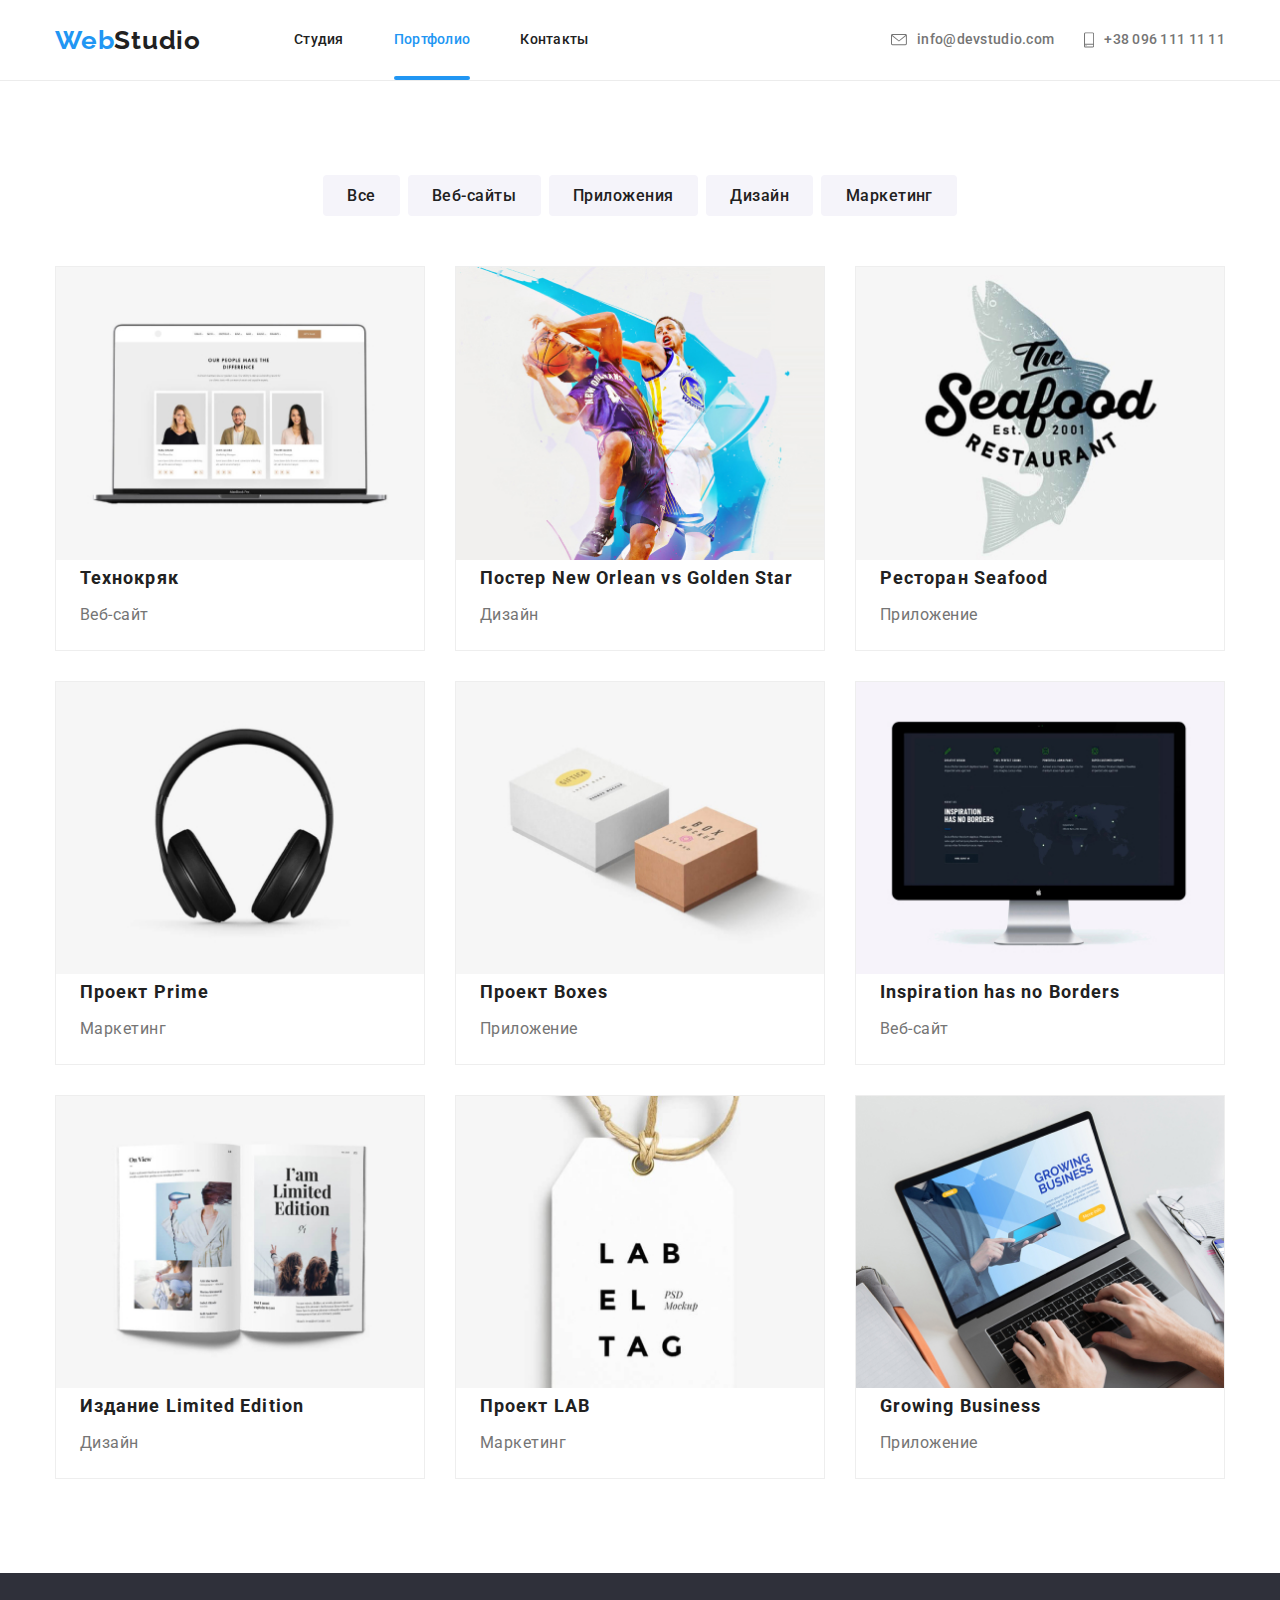
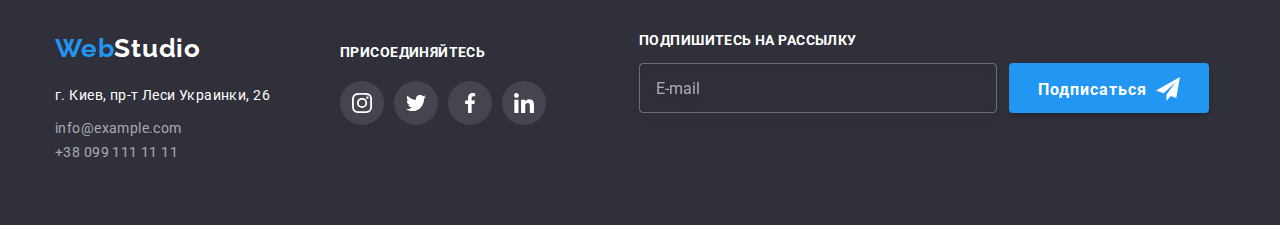
==== portfolio.html @ 0c704a80 "Додає стартові файли" ====
<!DOCTYPE html>
<html lang="ru">
<head>
    <meta charset="UTF-8">
    <meta name="viewport" content="width=device-width, initial-scale=1.0">
    <title>Portfolio</title>
    <link href="https://fonts.googleapis.com/css2?family=Raleway:wght@700&family=Roboto:wght@400;500;700;900&display=swap"
        rel="stylesheet" />
    <link rel="stylesheet" href="https://cdnjs.cloudflare.com/ajax/libs/modern-normalize/1.0.0/modern-normalize.min.css" />
    <link rel="stylesheet" href="./css/main.min.css" />
</head>
<body>
    <header class="header">
        <div class="container main-top">
            <nav class="nav">
                <a class="logo" href="./index.html">Web<span class="logo-top">Studio</span></a>
                <ul class="site-nav list">
                    <li class="item"><a class="navigation" href="./index.html">Студия</a></li>
                    <li class="item"><a class="navigation current" href="./portfolio.html">Портфолио</a></li>
                    <li class="item"><a class="navigation"  href="#contacts">Контакты</a></li>
                </ul>
            </nav>
            <ul class="schedule-contacts list">
                <li>
                    <a class="contacts" href="mailto:info@example.com">
                        <svg class="contacts-icon" width="16" height="12">
                            <use href="./images/sprite.svg#envelope"></use>
                        </svg>info@devstudio.com</a></li>
                <li>
                    <a class="contacts" href="tel:+380991111111">
                        <svg class="contacts-icon" width="10" height="16">
                            <use href="./images/sprite.svg#smartphone"></use>
                        </svg>+38 096 111 11 11</a></li>
            </ul>
        </div>
    </header>
    <main>
        <h1 hidden>Портфолио</h1>
        <div class="container">
            <ul class="filters list">
                <li class="filters-item"><button class="button" type="button">Все</button></li>
                <li class="filters-item"><button class="button" type="button">Веб-сайты</button></li>
                <li class="filters-item"><button class="button" type="button">Приложения</button></li>
                <li class="filters-item"><button class="button" type="button">Дизайн</button></li>
                <li class="filters-item"><button class="button" type="button">Маркетинг</button></li>
            </ul>
        </div>
        <section class="projects-section">
            <div class="container">
                <h2 hidden>Виды наших работ</h2>
                    <ul class="projects-schedule list">
                        <a class="projects-link" href="">
                            <li class="projects-item">
                                
                                    <div class="projects-thumb"><img src="./images/portfolio/img1.jpg" width="370" height="294" alt="Ноутбук" />
                                        <p class="subitem">
                                            Технокряк это современная площадка распространения коронавируса. Компании используют эту
                                            платформу для цифрового
                                            шпионажа и атак на защищённые сервера конкурентов.</p>
                                    </div>
                                    <h3 class="projects-title">Технокряк</h3>
                                    <p class="projects">Веб-сайт</p>
                            </li>
                        </a>
                        <a class="projects-link" href="">
                            <li class="projects-item">
                                    <div class="projects-thumb"><img src="./images/portfolio/img2.jpg" width="370" height="294" alt="Баскетболисты" />
                                        <p class="subitem">
                                            Технокряк это современная площадка распространения коронавируса. Компании используют эту
                                            платформу для цифрового
                                            шпионажа и атак на защищённые сервера конкурентов.</p>
                                    </div>
                                    <h3 class="projects-title">Постер New Orlean vs Golden Star</h3>
                                    <p class="projects">Дизайн</p>
                                </li>
                        </a>
                        <a class="projects-link" href="">
                            <li class="projects-item">
                                    <div class="projects-thumb"><img src="./images/portfolio/img3.jpg" width="370" height="294" alt="Логотип рыбы" />
                                        <p class="subitem">
                                            Технокряк это современная площадка распространения коронавируса. Компании используют эту
                                            платформу для цифрового
                                            шпионажа и атак на защищённые сервера конкурентов.</p>
                                    </div>
                                    <h3 class="projects-title">Ресторан Seafood</h3>
                                    <p class="projects">Приложение</p>
                            </li>
                        </a>
                        <a class="projects-link" href="">
                            <li class="projects-item">
                                    <div class="projects-thumb"><img src="./images/portfolio/img4.jpg" width="370" height="294" alt="Наушники" />
                                    <p class="subitem">
                                            Технокряк это современная площадка распространения коронавируса. Компании используют эту
                                            платформу для цифрового
                                            шпионажа и атак на защищённые сервера конкурентов.</p>
                                    </div>
                                    <h3 class="projects-title">Проект Prime</h3>
                                    <p class="projects">Маркетинг</p>
                            </li>
                        </a>
                        <a class="projects-link" href="">
                            <li class="projects-item">
                                    <div class="projects-thumb"><img src="./images/portfolio/img5.jpg" width="370" height="294" alt="Коробки" />
                                        <p class="subitem">
                                            Технокряк это современная площадка распространения коронавируса. Компании используют эту
                                            платформу для цифрового
                                            шпионажа и атак на защищённые сервера конкурентов.</p>
                                    </div>
                                    <h3 class="projects-title">Проект Boxes</h3>
                                    <p class="projects">Приложение</p>
                            </li>
                        </a>
                        <a class="projects-link" href="">
                            <li class="projects-item">
                                    <div class="projects-thumb"><img src="./images/portfolio/img6.jpg" width="370" height="294" alt="Монитор ПК" />
                                        <p class="subitem">
                                            Технокряк это современная площадка распространения коронавируса. Компании используют эту
                                            платформу для цифрового
                                            шпионажа и атак на защищённые сервера конкурентов.</p>
                                    </div>
                                    <h3 class="projects-title">Inspiration has no Borders</h3>
                                    <p class="projects">Веб-сайт</p>
                            </li>
                        </a>
                        <a class="projects-link" href="">
                            <li class="projects-item">
                                <div class="projects-thumb"><img src="./images/portfolio/img7.jpg" width="370" height="294" alt="Журнал" />
                                <p class="subitem">
                                        Технокряк это современная площадка распространения коронавируса. Компании используют эту
                                    платформу для цифрового
                                        шпионажа и атак на защищённые сервера конкурентов.</p>
                                </div>
                                <h3 class="projects-title">Издание Limited Edition</h3>
                                <p class="projects">Дизайн</p>
                            </li>
                        </a>
                        <a class="projects-link" href="">
                            <li class="projects-item">
                                    <div class="projects-thumb"><img src="./images/portfolio/img8.jpg" width="370" height="294" alt="Бирка" />
                                        <p class="subitem">
                                            Технокряк это современная площадка распространения коронавируса. Компании используют эту
                                            платформу для цифрового
                                            шпионажа и атак на защищённые сервера конкурентов.</p>
                                    </div>
                                    <h3 class="projects-title">Проект LAB</h3>
                                    <p class="projects">Маркетинг</p>
                            </li>
                        </a>
                        <a class="projects-link" href="">
                            <li class="projects-item">
                                    <div class="projects-thumb"><img src="./images/portfolio/img9.jpg" width="370" height="294" alt="Руки работают за ноутбуком" />
                                        <p class="subitem">
                                            Технокряк это современная площадка распространения коронавируса. Компании используют эту
                                            платформу для цифрового
                                            шпионажа и атак на защищённые сервера конкурентов.</p>
                                    </div>
                                    <h3 class="projects-title">Growing Business</h3>
                                    <p class="projects">Приложение</p>
                            </li>
                        </a>
                    </ul>
            </div>
        </section>
    </main>
    <footer id="contacts" class="footer">
        <div class="container footer-general">
            <div class="footer-pack">
                <a class="logo" href="./index.html">Web<span class="logo-bottom">Studio</span></a>
                <ul class="footer-flexbox list">
                    <li class="location">г. Киев, пр-т Леси Украинки, 26</li>
                    <li><a class="mail" href="mailto:info@example.com">info@example.com</a></li>
                    <li><a class="mail" href="tel:+380991111111">+38 099 111 11 11</a></li>
                </ul>
            </div>
            <div class="appeal">
                <p class="appeal-title">присоединяйтесь</p>
                <ul class="schedule-socials list">
                    <li><a class="footer-socials" href="">
                            <svg class="links-icons">
                                <use href="./images/sprite.svg#instagram"></use>
                            </svg>
                        </a>
                    </li>
                    <li><a class="footer-socials" href="">
                            <svg class="links-icons">
                                <use href="./images/sprite.svg#twitter"></use>
                            </svg>
                        </a>
                    </li>
                    <li><a class="footer-socials" href="">
                            <svg class="links-icons">
                                <use href="./images/sprite.svg#facebook"></use>
                            </svg>
                        </a>
                    </li>
                    <li><a class="footer-socials" href="">
                            <svg class="links-icons">
                                <use href="./images/sprite.svg#linkedin"></use>
                            </svg>
                        </a>
                    </li>
                </ul>
            </div>
            <div class="subscription">
                <form autocomplete="off">
                    <p class="subscription-title">подпишитесь на рассылку</p>
                    <div class="subscription-area">
                        <input class="subscription-input" type="mail" name="email" placeholder="E-mail" />
                        <button class="subscription-btn">Подписаться
                            <svg class="icon-send" width="24" height="24">
                                <use href="./images/sprite.svg#icon-send"></use>
                            </svg>
                        </button>
                    </div>
                </form>
            </div>
        </div>
    </footer>
</body>
</html>
---- css/main.min.css ----
html{-webkit-box-sizing:border-box;box-sizing:border-box}*,*::before,*::after{-webkit-box-sizing:inherit;box-sizing:inherit}body{font-family:"Roboto", sans-serif;color:#757575;background-color:#fff}img{display:block;max-width:100%;height:auto}h1,h2,h3,p{margin-top:0}.list{margin:0;padding:0;list-style:none}.container{width:1200px;margin-left:auto;margin-right:auto;padding-left:15px;padding-right:15px}.main-top{display:-webkit-box;display:-ms-flexbox;display:flex;-webkit-box-align:center;-ms-flex-align:center;align-items:center}.nav{display:-webkit-box;display:-ms-flexbox;display:flex;-webkit-box-align:center;-ms-flex-align:center;align-items:center}.logo-top{font-family:Raleway, sans-serif;font-weight:700;font-size:26px;line-height:1.19;letter-spacing:0.03em;color:#212121;text-decoration:none}.logo{font-family:Raleway, sans-serif;font-weight:700;font-size:26px;line-height:1.19;letter-spacing:0.03em;color:#2196f3;text-decoration:none}.site-nav{display:-webkit-box;display:-ms-flexbox;display:flex;margin-left:93px}.site-nav .item:not(:last-child){margin-right:50px}.navigation{position:relative;display:block;padding-top:32px;padding-bottom:32px;font-weight:500;font-size:14px;line-height:1.14;letter-spacing:0.02em;color:#212121;text-decoration:none;-webkit-transition:color 250ms cubic-bezier(0.4, 0, 0.2, 1);transition:color 250ms cubic-bezier(0.4, 0, 0.2, 1)}.navigation:hover,.navigation:focus{color:#2196f3}.navigation.current{color:#2196f3}.current::after{content:"";position:absolute;display:block;bottom:0;width:100%;height:4px;background-color:#2196f3;border-radius:2px}.schedule-contacts{display:-webkit-box;display:-ms-flexbox;display:flex;-webkit-box-align:center;-ms-flex-align:center;align-items:center;margin-left:auto}.schedule-contacts li:not(:last-child){margin-right:30px}.contacts{display:-webkit-box;display:-ms-flexbox;display:flex;-webkit-box-align:center;-ms-flex-align:center;align-items:center;font-weight:500;font-size:14px;line-height:1.14;letter-spacing:0.02em;color:#757575;text-decoration:none;-webkit-transition:color 250ms cubic-bezier(0.4, 0, 0.2, 1);transition:color 250ms cubic-bezier(0.4, 0, 0.2, 1)}.contacts:hover,.contacts:focus{color:#2196f3}.contacts:hover .contacts-icon,.contacts:focus .contacts-icon{fill:#2196f3}.contacts-icon{margin-right:10px;fill:#757575;-webkit-transition:fill 250ms cubic-bezier(0.4, 0, 0.2, 1);transition:fill 250ms cubic-bezier(0.4, 0, 0.2, 1)}.hero{padding-top:200px;padding-bottom:200px}.hero-container{max-width:696px;margin-left:auto;margin-right:auto;text-align:center}.hero-container .hero-title{margin-top:0;margin-bottom:30px;font-weight:900;font-size:44px;line-height:1.36;letter-spacing:0.06em;text-transform:uppercase;color:#fff}.hero-container .hero-button{display:inline-block;font-weight:700;font-size:16px;line-height:1.87;-webkit-box-align:center;-ms-flex-align:center;align-items:center;text-align:center;letter-spacing:0.06em;color:#fff;background-color:#2196f3;border-radius:4px;border:0px;padding:10px 32px;min-width:200px;-webkit-box-shadow:0px 4px 4px rgba(0,0,0,0.15);box-shadow:0px 4px 4px rgba(0,0,0,0.15);cursor:pointer}.hero-container .hero-button:hover,.hero-container .hero-button:focus{color:#2196f3;background-color:#fff}.overlay{max-width:1600px;height:600px;margin-left:auto;margin-right:auto;background-image:-webkit-gradient(linear, left top, right top, from(rgba(47,48,58,0.4)), to(rgba(47,48,58,0.4))),url("../images/img8.jpg");background-image:linear-gradient(to right, rgba(47,48,58,0.4), rgba(47,48,58,0.4)),url("../images/img8.jpg");background-repeat:no-repeat;background-position:center;background-size:cover;background-color:#2f303a}.backdrop{position:fixed;top:0;left:0;width:100%;height:100%;background-color:rgba(0,0,0,0.2);z-index:1;opacity:1;-webkit-transition:opacity 250ms cubic-bezier(0.4, 0, 0.2, 1);transition:opacity 250ms cubic-bezier(0.4, 0, 0.2, 1)}.backdrop.is-hidden{opacity:0;pointer-events:none}.backdrop.is-hidden .modal{-webkit-transform:translate(-50%, -50%) scale(0.9);transform:translate(-50%, -50%) scale(0.9)}.modal{position:absolute;top:50%;left:50%;display:-webkit-box;display:-ms-flexbox;display:flex;-webkit-transform:translate(-50%, -50%) scale(1);transform:translate(-50%, -50%) scale(1);max-height:581px;max-width:528px;background-color:#fff;-webkit-box-shadow:0px 1px 3px rgba(0,0,0,0.12),0px 1px 1px rgba(0,0,0,0.14),0px 2px 1px rgba(0,0,0,0.2);box-shadow:0px 1px 3px rgba(0,0,0,0.12),0px 1px 1px rgba(0,0,0,0.14),0px 2px 1px rgba(0,0,0,0.2);border-radius:4px;-webkit-transition:-webkit-transform 250ms cubic-bezier(0.4, 0, 0.2, 1);transition:-webkit-transform 250ms cubic-bezier(0.4, 0, 0.2, 1);transition:transform 250ms cubic-bezier(0.4, 0, 0.2, 1);transition:transform 250ms cubic-bezier(0.4, 0, 0.2, 1), -webkit-transform 250ms cubic-bezier(0.4, 0, 0.2, 1)}.close-btn{position:absolute;top:8px;right:8px;width:30px;height:30px;border-radius:50%;border:1px solid rgba(0,0,0,0.1);background-color:#fff;cursor:pointer}.close-btn .cross{position:absolute;top:50%;left:50%;-webkit-transform:translate(-50%, -50%);transform:translate(-50%, -50%);-webkit-transition:fill 250ms cubic-bezier(0.4, 0, 0.2, 1);transition:fill 250ms cubic-bezier(0.4, 0, 0.2, 1)}.close-btn:hover .cross,.close-btn:focus .cross{fill:#2196f3}.modal-title{margin-bottom:12px;font-weight:700;font-size:20px;line-height:1.15;text-align:center;letter-spacing:0.03em;color:#212121}.features-section{padding-top:94px;padding-bottom:94px}.features-schedule{display:-webkit-box;display:-ms-flexbox;display:flex}.features-schedule .features-item:not(:last-child){margin-right:30px}.features-schedule .features-item::before{display:block;content:"";height:120px;margin-bottom:30px;background-color:#f5f4fa;background-repeat:no-repeat;background-position:center}.features-schedule .features-item:nth-child(1)::before{background-image:url("../images/icons/antenna 1.svg")}.features-schedule .features-item:nth-child(2)::before{background-image:url("../images/icons/clock 1.svg")}.features-schedule .features-item:nth-child(3)::before{background-image:url("../images/icons/diagram 1.svg")}.features-schedule .features-item:nth-child(4)::before{background-image:url("../images/icons/astronaut 1.svg")}.features{margin-bottom:10px;font-weight:700;font-size:14px;line-height:1.14;letter-spacing:0.03em;text-transform:uppercase;color:#212121}.features-text{font-weight:400;font-size:14px;line-height:1.71;letter-spacing:0.03em;color:#757575}.job-section{padding-bottom:94px}.job-title{margin-bottom:50px;font-weight:700;font-size:36px;line-height:1.17;text-align:center;letter-spacing:0.03em;color:#212121}.job-schedule{display:-webkit-box;display:-ms-flexbox;display:flex;padding:0;margin:0}.job-schedule .job-item{position:relative}.job-schedule .job-item:not(:last-child){margin-right:30px}.label{position:absolute;left:0;bottom:0;width:100%;padding-top:27px;padding-bottom:27px;margin:0;display:block;text-align:center;font-weight:700;font-size:14px;line-height:1.14;letter-spacing:0.03em;text-transform:uppercase;color:#f5f4fa;background:rgba(47,48,58,0.8)}.team{background-color:#f5f4fa}.team-title{padding-top:94px;margin-bottom:50px;font-weight:700;font-size:36px;line-height:1.17;text-align:center;letter-spacing:0.03em;color:#212121}.team-schedule{display:-webkit-box;display:-ms-flexbox;display:flex}.team-item{margin-bottom:94px;-webkit-box-shadow:0px 1px 3px rgba(0,0,0,0.12),0px 1px 1px rgba(0,0,0,0.14),0px 2px 1px rgba(0,0,0,0.2);box-shadow:0px 1px 3px rgba(0,0,0,0.12),0px 1px 1px rgba(0,0,0,0.14),0px 2px 1px rgba(0,0,0,0.2);border-radius:0px 0px 4px 4px;background-color:#fff}.team-item:not(:last-child){margin-right:30px}.team-photo{margin-bottom:30px}.name{margin-bottom:10px;font-weight:500;font-size:16px;line-height:1.19;text-align:center;letter-spacing:0.03em;color:#212121}.employment{margin-bottom:16px;font-weight:400;font-size:16px;line-height:1.19;text-align:center;letter-spacing:0.03em}.social{display:-webkit-box;display:-ms-flexbox;display:flex;-webkit-box-pack:center;-ms-flex-pack:center;justify-content:center;padding-bottom:30px}.social>li:not(:last-child){margin-right:10px}.social-links{display:-webkit-box;display:-ms-flexbox;display:flex;width:44px;height:44px;-webkit-box-pack:center;-ms-flex-pack:center;justify-content:center;-webkit-box-align:center;-ms-flex-align:center;align-items:center;border-radius:50%;fill:#afb1b8;background-color:#fff;-webkit-transition:background-color 250ms cubic-bezier(0.4, 0, 0.2, 1);transition:background-color 250ms cubic-bezier(0.4, 0, 0.2, 1)}.social-links .links-icons{width:20px;height:20px;-webkit-transition:fill 250ms cubic-bezier(0.4, 0, 0.2, 1);transition:fill 250ms cubic-bezier(0.4, 0, 0.2, 1)}.social-links:hover,.social-links:focus{background-color:#2196f3}.social-links:hover .links-icons,.social-links:focus .links-icons{fill:#fff}.customers{padding-top:94px;padding-bottom:94px}.customers-title{margin-bottom:50px;font-weight:700;font-size:36px;line-height:1.17;text-align:center;letter-spacing:0.03em;color:#212121}.customers-schedule{display:-webkit-box;display:-ms-flexbox;display:flex}.customers-schedule>li:not(:last-child){margin-right:30px}.customers-links{display:-webkit-box;display:-ms-flexbox;display:flex;width:170px;height:90px;border:1px solid #afb1b8;border-radius:4px;-webkit-box-pack:center;-ms-flex-pack:center;justify-content:center;-webkit-box-align:center;-ms-flex-align:center;align-items:center;-webkit-transition:background-color,border-color 250ms cubic-bezier(0.4, 0, 0.2, 1);transition:background-color,border-color 250ms cubic-bezier(0.4, 0, 0.2, 1)}.customers-links .customers-icons{fill:#afb1b8;-webkit-transition:fill 250ms cubic-bezier(0.4, 0, 0.2, 1);transition:fill 250ms cubic-bezier(0.4, 0, 0.2, 1)}.customers-links:hover,.customers-links:focus{background-color:#fff;border-color:#2196f3}.customers-links:hover .customers-icons,.customers-links:focus .customers-icons{fill:#2196f3}footer{background-color:#2f303a}.footer{padding-top:60px;padding-bottom:60px}.logo-bottom{font-family:Raleway, sans-serif;font-weight:700;font-size:26px;line-height:1.19;letter-spacing:0.03em;color:#fff;text-decoration:none}.footer-flexbox{display:-webkit-box;display:-ms-flexbox;display:flex;-webkit-box-orient:vertical;-webkit-box-direction:normal;-ms-flex-direction:column;flex-direction:column}.footer-flexbox .location{margin-bottom:9px;margin-top:20px;font-family:Roboto, sans-serif;font-weight:400;font-size:14px;line-height:1.71;letter-spacing:0.03em;color:#fff;list-style:none;text-decoration:none}.footer-flexbox .mail+.mail{margin-top:9px}.footer-flexbox .mail{font-family:Roboto, sans-serif;font-weight:400;font-size:14px;line-height:1.71;text-decoration:none;letter-spacing:0.03em;color:rgba(255,255,255,0.6)}.footer-general{display:-webkit-box;display:-ms-flexbox;display:flex}.footer-pack{display:-webkit-box;display:-ms-flexbox;display:flex;-webkit-box-orient:vertical;-webkit-box-direction:normal;-ms-flex-direction:column;flex-direction:column}.appeal{padding-top:12px;margin-left:70px}.appeal-title{margin-bottom:20px;font-weight:700;font-size:14px;line-height:1.14;letter-spacing:0.03em;text-transform:uppercase;color:#fff}.schedule-socials{display:-webkit-box;display:-ms-flexbox;display:flex;-webkit-box-pack:start;-ms-flex-pack:start;justify-content:flex-start}.schedule-socials>li:not(:last-child){margin-right:10px}.footer-socials{display:-webkit-box;display:-ms-flexbox;display:flex;width:44px;height:44px;-webkit-box-pack:center;-ms-flex-pack:center;justify-content:center;-webkit-box-align:center;-ms-flex-align:center;align-items:center;border-radius:50%;fill:#fff;background-color:rgba(255,255,255,0.1);-webkit-transition:fill,background-color 250ms cubic-bezier(0.4, 0, 0.2, 1);transition:fill,background-color 250ms cubic-bezier(0.4, 0, 0.2, 1)}.footer-socials .links-icons{width:20px;height:20px;-webkit-transition:fill 250ms cubic-bezier(0.4, 0, 0.2, 1);transition:fill 250ms cubic-bezier(0.4, 0, 0.2, 1)}.footer-socials:hover,.footer-socials:focus{background-color:#2196f3}.footer-socials:hover .links-icons,.footer-socials:focus .links-icons{fill:#fff}.subscription{margin-left:93px}.subscription-title{font-weight:700;font-size:14px;line-height:1.14;letter-spacing:0.03em;text-transform:uppercase;color:#fff}.subscription-area{display:-webkit-box;display:-ms-flexbox;display:flex}.subscription-input{width:358px;height:50px;left:815px;top:2785px;padding:15px 16px;color:#fff;background-color:var(--dark-gray);border:1px solid rgba(255,255,255,0.3);-webkit-box-sizing:border-box;box-sizing:border-box;-webkit-filter:drop-shadow(0px 4px 4px rgba(0,0,0,0.15));filter:drop-shadow(0px 4px 4px rgba(0,0,0,0.15));border-radius:4px}.subscription-input::-webkit-input-placeholder{color:rgba(255,255,255,0.6)}.subscription-input:-ms-input-placeholder{color:rgba(255,255,255,0.6)}.subscription-input::-ms-input-placeholder{color:rgba(255,255,255,0.6)}.subscription-input::placeholder{color:rgba(255,255,255,0.6)}.subscription-btn{position:relative;display:block;min-width:200px;height:50px;margin-left:12px;font-weight:700;font-size:16px;line-height:1.88;-webkit-box-align:center;-ms-flex-align:center;align-items:center;text-align:center;letter-spacing:0.06em;color:#fff;background:#2196f3;border:0;-webkit-box-shadow:0px 4px 4px rgba(0,0,0,0.15);box-shadow:0px 4px 4px rgba(0,0,0,0.15);border-radius:4px;cursor:pointer}.subscription-btn .icon-send{position:relative;top:6px;margin-left:4px;fill:#fff;-webkit-box-align:center;-ms-flex-align:center;align-items:center}.subscription-btn:hover,.subscription-btn:focus{color:#2196f3;background-color:#fff}.subscription-btn:hover .icon-send,.subscription-btn:focus .icon-send{fill:#2196f3}.header{border-bottom:1px solid #ececec}.button{font-family:Roboto, sans-serif;font-weight:500;font-size:16px;line-height:1.62;letter-spacing:0.03em;color:#212121;background-color:#f5f4fa;border-radius:4px;padding:5.76px 22.28px;border:2px solid transparent;cursor:pointer;-webkit-transition:color,background-color 250ms cubic-bezier(0.4, 0, 0.2, 1);transition:color,background-color 250ms cubic-bezier(0.4, 0, 0.2, 1)}.button:hover,.button:focus{background-color:#2196f3;color:#fff}.filters{display:-webkit-box;display:-ms-flexbox;display:flex;-webkit-box-align:center;-ms-flex-align:center;align-items:center;-webkit-box-pack:center;-ms-flex-pack:center;justify-content:center;padding-top:94px;padding-bottom:50px}.filters .filters-item:not(:last-child){margin-right:8px}.projects-section{padding-bottom:94px}.projects-schedule{display:-webkit-box;display:-ms-flexbox;display:flex;-ms-flex-wrap:wrap;flex-wrap:wrap}.projects-item{border:1px solid #eeeeee;width:370px;background:#fff;overflow:hidden;-webkit-transition:-webkit-box-shadow 250ms cubic-bezier(0.4, 0, 0.2, 1);transition:-webkit-box-shadow 250ms cubic-bezier(0.4, 0, 0.2, 1);transition:box-shadow 250ms cubic-bezier(0.4, 0, 0.2, 1);transition:box-shadow 250ms cubic-bezier(0.4, 0, 0.2, 1), -webkit-box-shadow 250ms cubic-bezier(0.4, 0, 0.2, 1)}.projects-title{padding-left:24px;margin-bottom:4px;font-weight:700;font-size:18px;line-height:2;letter-spacing:0.06em;color:#212121}.projects{padding-left:24px;margin-bottom:20px;font-weight:400;font-size:16px;line-height:1.87;letter-spacing:0.03em;color:#757575}.projects-link{text-decoration:none;margin-right:30px;margin-bottom:30px}.projects-link .projects-thumb{position:relative;overflow:hidden}.projects-link .projects-thumb .subitem{position:absolute;padding:63px 24px;bottom:0;left:0;width:100%;height:100%;margin:0;opacity:0;font-weight:400;font-size:18px;line-height:1.56;letter-spacing:0.03em;color:#fff;background-color:rgba(33,150,243,0.9);-webkit-transform:translateY(100%);transform:translateY(100%);-webkit-transition:opacity,-webkit-transform 250ms cubic-bezier(0.4, 0, 0.2, 1);transition:opacity,-webkit-transform 250ms cubic-bezier(0.4, 0, 0.2, 1);transition:opacity,transform 250ms cubic-bezier(0.4, 0, 0.2, 1);transition:opacity,transform 250ms cubic-bezier(0.4, 0, 0.2, 1),-webkit-transform 250ms cubic-bezier(0.4, 0, 0.2, 1)}.projects-link .projects-thumb:hover .subitem,.projects-link .projects-thumb:focus .subitem{opacity:1}.projects-link:hover .subitem,.projects-link:focus .subitem{-webkit-transform:translateY(0);transform:translateY(0);opacity:1}.projects-link:nth-child(3n){margin-right:0}.projects-link:nth-last-child(-n+3){margin-bottom:0}.projects-link:hover,.projects-link:focus{-webkit-box-shadow:0px 1px 1px rgba(0,0,0,0.12),0px 4px 4px rgba(0,0,0,0.06),1px 4px 6px rgba(0,0,0,0.16);box-shadow:0px 1px 1px rgba(0,0,0,0.12),0px 4px 4px rgba(0,0,0,0.06),1px 4px 6px rgba(0,0,0,0.16)}.form{width:448px;margin:40px}.form-field{position:relative;display:-webkit-box;display:-ms-flexbox;display:flex;-webkit-box-orient:vertical;-webkit-box-direction:normal;-ms-flex-direction:column;flex-direction:column;margin-bottom:10px}.form-field .form-input{height:40px;padding-left:42px;padding-top:11px;padding-right:12px;padding-bottom:11px;font-size:12px;color:#212121;border:1px solid rgba(33,33,33,0.2);border-radius:4px;cursor:pointer;-webkit-transition:fill 250ms cubic-bezier(0.4, 0, 0.2, 1);transition:fill 250ms cubic-bezier(0.4, 0, 0.2, 1)}.form-field .form-input:focus{outline:0;border-color:#2196f3}.form-field .form-input:focus ~ .form-element{fill:#2196f3}.form-field .form-element{position:absolute;top:28px;left:12px}.form-label{margin-bottom:4px;font-size:12px}textarea{height:120px;padding:16px 12px;margin-bottom:10px;font-weight:400;font-size:12px;line-height:1.17;letter-spacing:0.01em;color:#212121;border:1px solid rgba(33,33,33,0.2);border-radius:4px;resize:none}textarea::-webkit-input-placeholder{color:rgba(117,117,117,0.5)}textarea:-ms-input-placeholder{color:rgba(117,117,117,0.5)}textarea::-ms-input-placeholder{color:rgba(117,117,117,0.5)}textarea::placeholder{color:rgba(117,117,117,0.5)}textarea:focus{outline:0;border-color:#2196f3}.agreement-check{display:-webkit-box;display:-ms-flexbox;display:flex;-webkit-box-align:center;-ms-flex-align:center;align-items:center;-webkit-box-pack:center;-ms-flex-pack:center;justify-content:center}.checkbox{display:-webkit-box;display:-ms-flexbox;display:flex;-webkit-box-pack:center;-ms-flex-pack:center;justify-content:center;margin-right:10px;position:absolute;width:1px;height:1px;margin:-1px;border:0;padding:0;clip:rect(0 0 0 0);overflow:hidden}.check{position:absolute;top:5px;left:-20px;width:16px;height:15px;border-radius:2px;border:2px solid #212121}.checkbox:checked+.check{background-image:url(../images/icons/check-on.svg);background-size:contain;border:0}.agreement-form{position:relative;font-weight:400;font-size:14px;line-height:1.71;letter-spacing:0.03em;color:#757575}.form-btn{display:-webkit-box;display:-ms-flexbox;display:flex;-webkit-box-pack:center;-ms-flex-pack:center;justify-content:center;margin-top:30px}.condition{text-decoration:underline;color:#2196f3}.confirm-btn{display:inline-block;min-width:200px;height:50px;font-weight:700;font-size:16px;line-height:1.88;text-align:center;letter-spacing:0.06em;color:#fff;background:#2196f3;border:0;-webkit-box-shadow:0px 4px 4px rgba(0,0,0,0.15);box-shadow:0px 4px 4px rgba(0,0,0,0.15);border-radius:4px;cursor:pointer}.confirm-btn:hover,.confirm-btn:focus{color:#2196f3;background-color:#fff}
/*# sourceMappingURL=main.min.css.map */
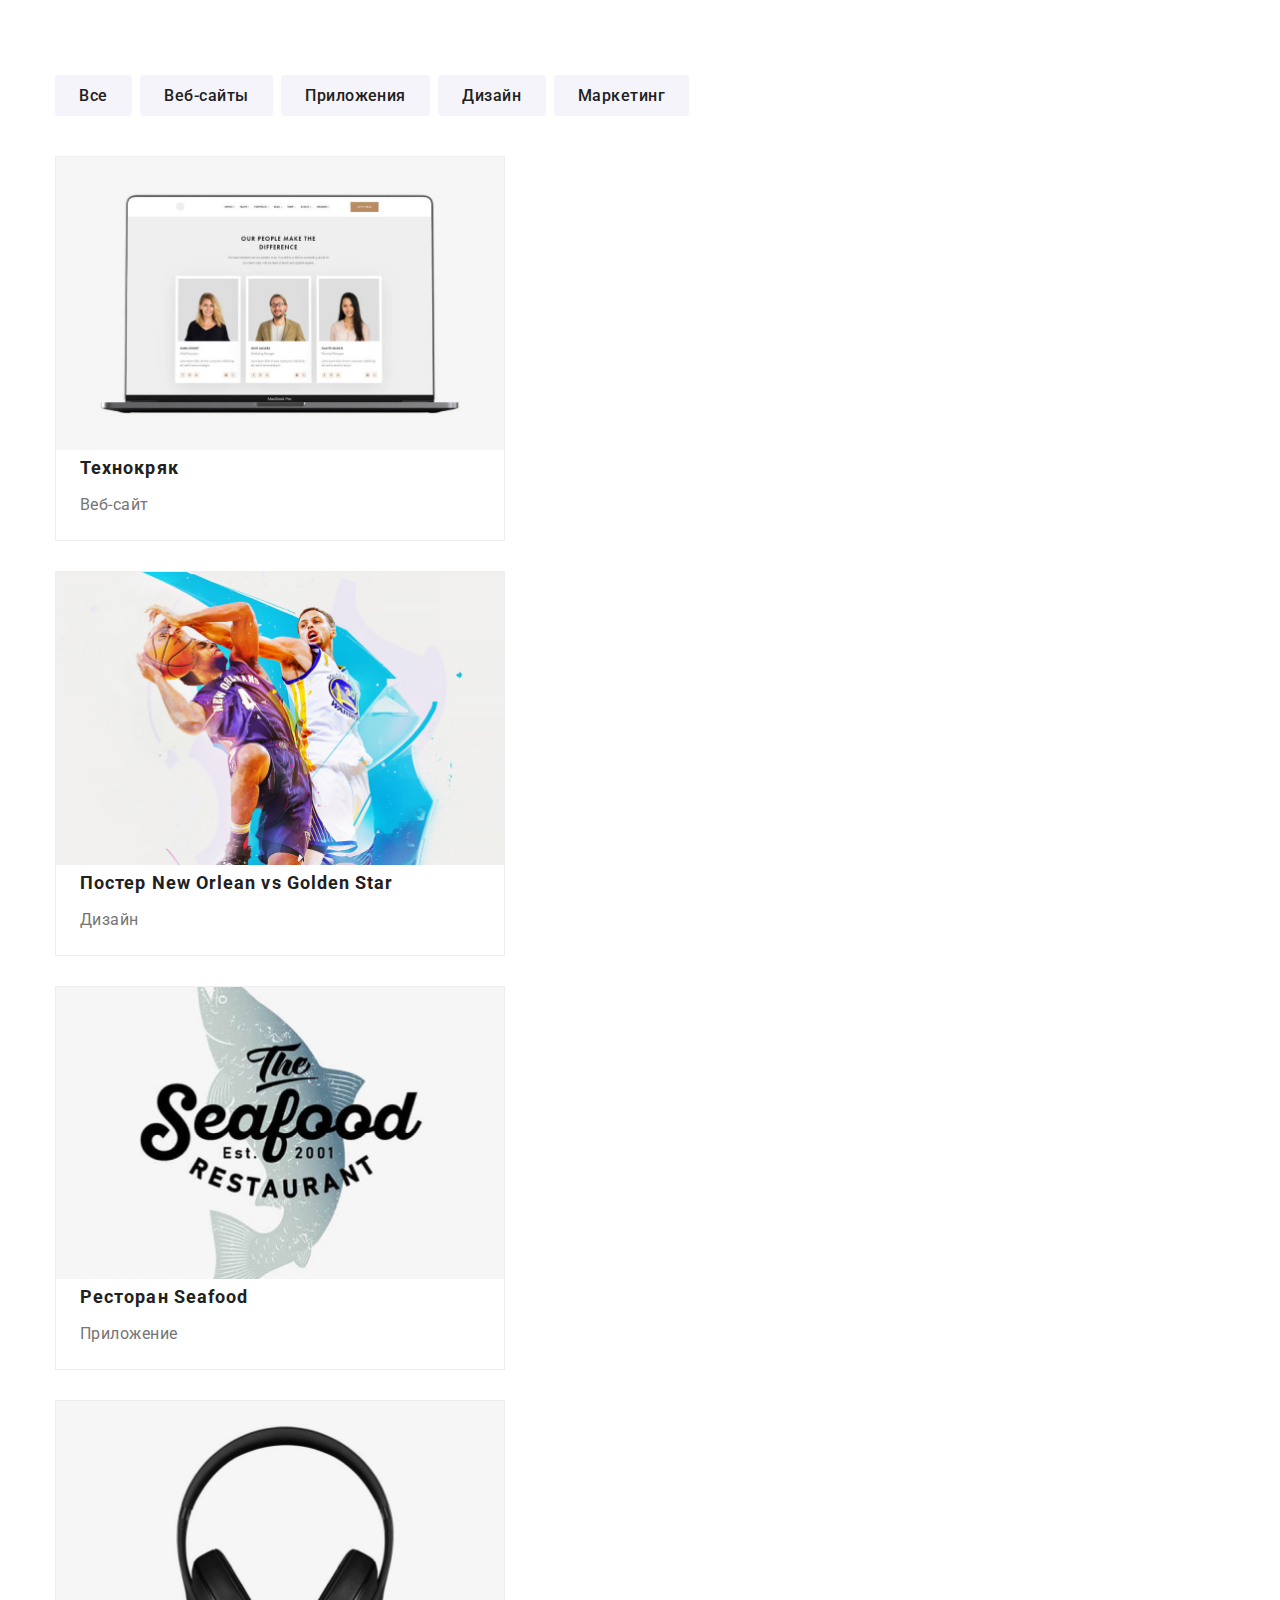
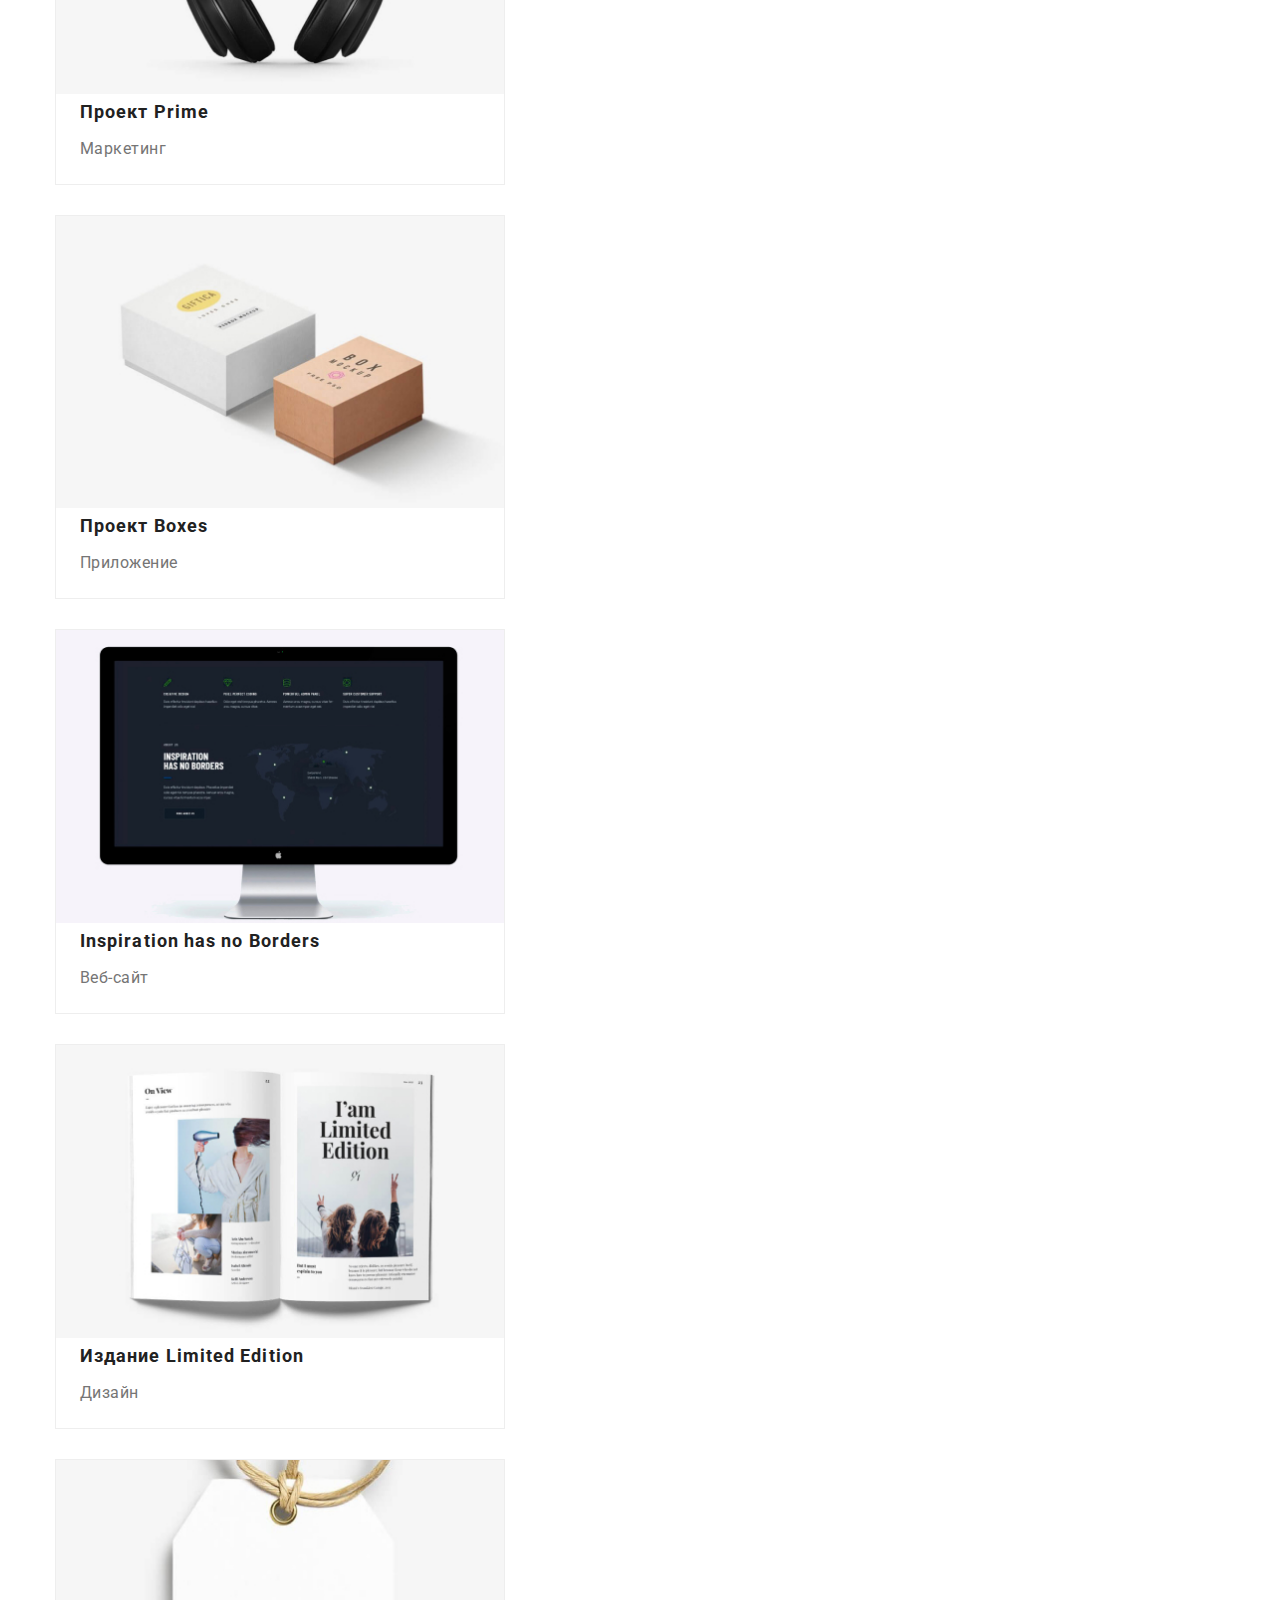
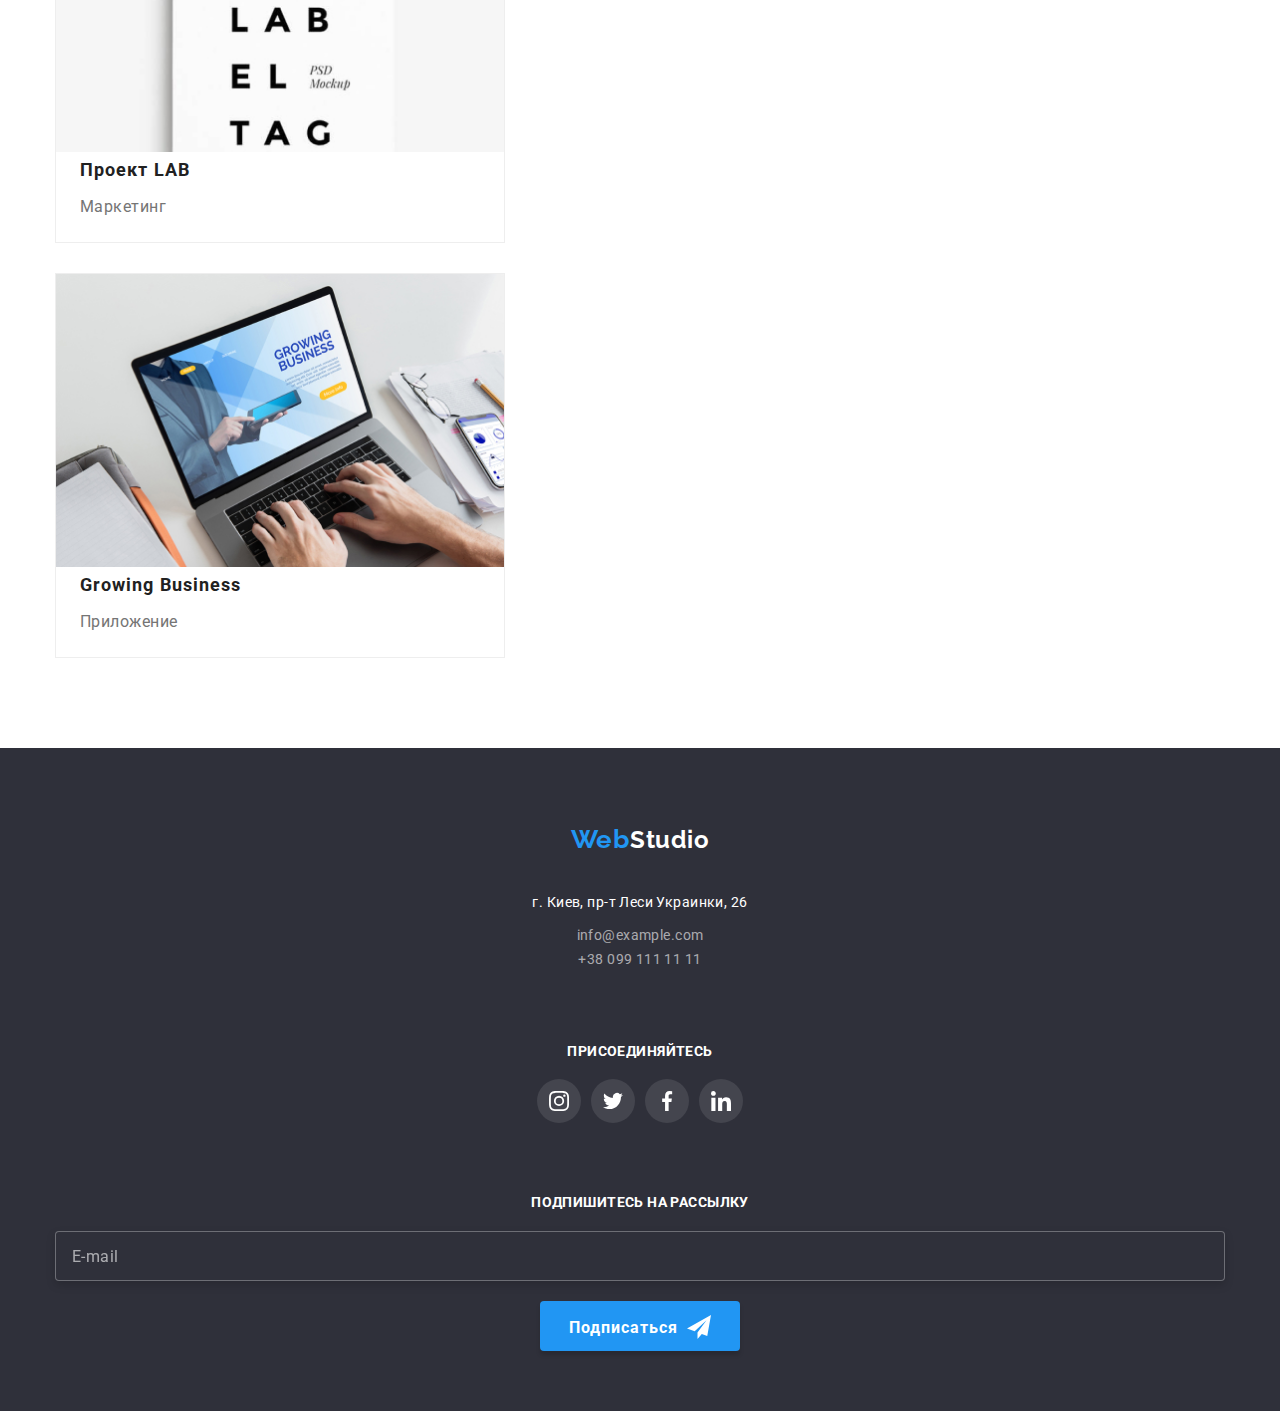
==== commit 09d741ba: "Робота над мобільною версією 02" ====
--- a/portfolio.html
+++ b/portfolio.html
@@ -10,7 +10,7 @@
     <link rel="stylesheet" href="./css/main.min.css" />
 </head>
 <body>
-    <header class="header">
+    <!-- <header class="header">
         <div class="container main-top">
             <nav class="nav">
                 <a class="logo" href="./index.html">Web<span class="logo-top">Studio</span></a>
@@ -33,7 +33,7 @@
                         </svg>+38 096 111 11 11</a></li>
             </ul>
         </div>
-    </header>
+    </header> -->
     <main>
         <h1 hidden>Портфолио</h1>
         <div class="container">
@@ -52,7 +52,7 @@
                         <a class="projects-link" href="">
                             <li class="projects-item">
                                 
-                                    <div class="projects-thumb"><img src="./images/portfolio/img1.jpg" width="370" height="294" alt="Ноутбук" />
+                                    <div class="projects-thumb"><img src="./images/portfolio/img-project-1.jpg" width="450" height="294" alt="Ноутбук" />
                                         <p class="subitem">
                                             Технокряк это современная площадка распространения коронавируса. Компании используют эту
                                             платформу для цифрового
@@ -64,7 +64,7 @@
                         </a>
                         <a class="projects-link" href="">
                             <li class="projects-item">
-                                    <div class="projects-thumb"><img src="./images/portfolio/img2.jpg" width="370" height="294" alt="Баскетболисты" />
+                                    <div class="projects-thumb"><img src="./images/portfolio/img-project-2.jpg" width="450" height="294" alt="Баскетболисты" />
                                         <p class="subitem">
                                             Технокряк это современная площадка распространения коронавируса. Компании используют эту
                                             платформу для цифрового
@@ -76,7 +76,7 @@
                         </a>
                         <a class="projects-link" href="">
                             <li class="projects-item">
-                                    <div class="projects-thumb"><img src="./images/portfolio/img3.jpg" width="370" height="294" alt="Логотип рыбы" />
+                                    <div class="projects-thumb"><img src="./images/portfolio/img-project-3.jpg" width="450" height="294" alt="Логотип рыбы" />
                                         <p class="subitem">
                                             Технокряк это современная площадка распространения коронавируса. Компании используют эту
                                             платформу для цифрового
@@ -88,7 +88,7 @@
                         </a>
                         <a class="projects-link" href="">
                             <li class="projects-item">
-                                    <div class="projects-thumb"><img src="./images/portfolio/img4.jpg" width="370" height="294" alt="Наушники" />
+                                    <div class="projects-thumb"><img src="./images/portfolio/img-project-4.jpg" width="450" height="294" alt="Наушники" />
                                     <p class="subitem">
                                             Технокряк это современная площадка распространения коронавируса. Компании используют эту
                                             платформу для цифрового
@@ -100,7 +100,7 @@
                         </a>
                         <a class="projects-link" href="">
                             <li class="projects-item">
-                                    <div class="projects-thumb"><img src="./images/portfolio/img5.jpg" width="370" height="294" alt="Коробки" />
+                                    <div class="projects-thumb"><img src="./images/portfolio/img-project-5.jpg" width="450" height="294" alt="Коробки" />
                                         <p class="subitem">
                                             Технокряк это современная площадка распространения коронавируса. Компании используют эту
                                             платформу для цифрового
@@ -112,7 +112,7 @@
                         </a>
                         <a class="projects-link" href="">
                             <li class="projects-item">
-                                    <div class="projects-thumb"><img src="./images/portfolio/img6.jpg" width="370" height="294" alt="Монитор ПК" />
+                                    <div class="projects-thumb"><img src="./images/portfolio/img-project-6.jpg" width="450" height="294" alt="Монитор ПК" />
                                         <p class="subitem">
                                             Технокряк это современная площадка распространения коронавируса. Компании используют эту
                                             платформу для цифрового
@@ -124,7 +124,7 @@
                         </a>
                         <a class="projects-link" href="">
                             <li class="projects-item">
-                                <div class="projects-thumb"><img src="./images/portfolio/img7.jpg" width="370" height="294" alt="Журнал" />
+                                <div class="projects-thumb"><img src="./images/portfolio/img-project-7.jpg" width="450" height="294" alt="Журнал" />
                                 <p class="subitem">
                                         Технокряк это современная площадка распространения коронавируса. Компании используют эту
                                     платформу для цифрового
@@ -136,7 +136,7 @@
                         </a>
                         <a class="projects-link" href="">
                             <li class="projects-item">
-                                    <div class="projects-thumb"><img src="./images/portfolio/img8.jpg" width="370" height="294" alt="Бирка" />
+                                    <div class="projects-thumb"><img src="./images/portfolio/img-project-8.jpg" width="450" height="294" alt="Бирка" />
                                         <p class="subitem">
                                             Технокряк это современная площадка распространения коронавируса. Компании используют эту
                                             платформу для цифрового
@@ -148,7 +148,7 @@
                         </a>
                         <a class="projects-link" href="">
                             <li class="projects-item">
-                                    <div class="projects-thumb"><img src="./images/portfolio/img9.jpg" width="370" height="294" alt="Руки работают за ноутбуком" />
+                                    <div class="projects-thumb"><img src="./images/portfolio/img-project-9.jpg" width="450" height="294" alt="Руки работают за ноутбуком" />
                                         <p class="subitem">
                                             Технокряк это современная площадка распространения коронавируса. Компании используют эту
                                             платформу для цифрового
--- a/css/main.min.css
+++ b/css/main.min.css
@@ -1,2 +1,2 @@
-html{-webkit-box-sizing:border-box;box-sizing:border-box}*,*::before,*::after{-webkit-box-sizing:inherit;box-sizing:inherit}body{font-family:"Roboto", sans-serif;color:#757575;background-color:#fff}img{display:block;max-width:100%;height:auto}h1,h2,h3,p{margin-top:0}.list{margin:0;padding:0;list-style:none}.container{width:1200px;margin-left:auto;margin-right:auto;padding-left:15px;padding-right:15px}.main-top{display:-webkit-box;display:-ms-flexbox;display:flex;-webkit-box-align:center;-ms-flex-align:center;align-items:center}.nav{display:-webkit-box;display:-ms-flexbox;display:flex;-webkit-box-align:center;-ms-flex-align:center;align-items:center}.logo-top{font-family:Raleway, sans-serif;font-weight:700;font-size:26px;line-height:1.19;letter-spacing:0.03em;color:#212121;text-decoration:none}.logo{font-family:Raleway, sans-serif;font-weight:700;font-size:26px;line-height:1.19;letter-spacing:0.03em;color:#2196f3;text-decoration:none}.site-nav{display:-webkit-box;display:-ms-flexbox;display:flex;margin-left:93px}.site-nav .item:not(:last-child){margin-right:50px}.navigation{position:relative;display:block;padding-top:32px;padding-bottom:32px;font-weight:500;font-size:14px;line-height:1.14;letter-spacing:0.02em;color:#212121;text-decoration:none;-webkit-transition:color 250ms cubic-bezier(0.4, 0, 0.2, 1);transition:color 250ms cubic-bezier(0.4, 0, 0.2, 1)}.navigation:hover,.navigation:focus{color:#2196f3}.navigation.current{color:#2196f3}.current::after{content:"";position:absolute;display:block;bottom:0;width:100%;height:4px;background-color:#2196f3;border-radius:2px}.schedule-contacts{display:-webkit-box;display:-ms-flexbox;display:flex;-webkit-box-align:center;-ms-flex-align:center;align-items:center;margin-left:auto}.schedule-contacts li:not(:last-child){margin-right:30px}.contacts{display:-webkit-box;display:-ms-flexbox;display:flex;-webkit-box-align:center;-ms-flex-align:center;align-items:center;font-weight:500;font-size:14px;line-height:1.14;letter-spacing:0.02em;color:#757575;text-decoration:none;-webkit-transition:color 250ms cubic-bezier(0.4, 0, 0.2, 1);transition:color 250ms cubic-bezier(0.4, 0, 0.2, 1)}.contacts:hover,.contacts:focus{color:#2196f3}.contacts:hover .contacts-icon,.contacts:focus .contacts-icon{fill:#2196f3}.contacts-icon{margin-right:10px;fill:#757575;-webkit-transition:fill 250ms cubic-bezier(0.4, 0, 0.2, 1);transition:fill 250ms cubic-bezier(0.4, 0, 0.2, 1)}.hero{padding-top:200px;padding-bottom:200px}.hero-container{max-width:696px;margin-left:auto;margin-right:auto;text-align:center}.hero-container .hero-title{margin-top:0;margin-bottom:30px;font-weight:900;font-size:44px;line-height:1.36;letter-spacing:0.06em;text-transform:uppercase;color:#fff}.hero-container .hero-button{display:inline-block;font-weight:700;font-size:16px;line-height:1.87;-webkit-box-align:center;-ms-flex-align:center;align-items:center;text-align:center;letter-spacing:0.06em;color:#fff;background-color:#2196f3;border-radius:4px;border:0px;padding:10px 32px;min-width:200px;-webkit-box-shadow:0px 4px 4px rgba(0,0,0,0.15);box-shadow:0px 4px 4px rgba(0,0,0,0.15);cursor:pointer}.hero-container .hero-button:hover,.hero-container .hero-button:focus{color:#2196f3;background-color:#fff}.overlay{max-width:1600px;height:600px;margin-left:auto;margin-right:auto;background-image:-webkit-gradient(linear, left top, right top, from(rgba(47,48,58,0.4)), to(rgba(47,48,58,0.4))),url("../images/img8.jpg");background-image:linear-gradient(to right, rgba(47,48,58,0.4), rgba(47,48,58,0.4)),url("../images/img8.jpg");background-repeat:no-repeat;background-position:center;background-size:cover;background-color:#2f303a}.backdrop{position:fixed;top:0;left:0;width:100%;height:100%;background-color:rgba(0,0,0,0.2);z-index:1;opacity:1;-webkit-transition:opacity 250ms cubic-bezier(0.4, 0, 0.2, 1);transition:opacity 250ms cubic-bezier(0.4, 0, 0.2, 1)}.backdrop.is-hidden{opacity:0;pointer-events:none}.backdrop.is-hidden .modal{-webkit-transform:translate(-50%, -50%) scale(0.9);transform:translate(-50%, -50%) scale(0.9)}.modal{position:absolute;top:50%;left:50%;display:-webkit-box;display:-ms-flexbox;display:flex;-webkit-transform:translate(-50%, -50%) scale(1);transform:translate(-50%, -50%) scale(1);max-height:581px;max-width:528px;background-color:#fff;-webkit-box-shadow:0px 1px 3px rgba(0,0,0,0.12),0px 1px 1px rgba(0,0,0,0.14),0px 2px 1px rgba(0,0,0,0.2);box-shadow:0px 1px 3px rgba(0,0,0,0.12),0px 1px 1px rgba(0,0,0,0.14),0px 2px 1px rgba(0,0,0,0.2);border-radius:4px;-webkit-transition:-webkit-transform 250ms cubic-bezier(0.4, 0, 0.2, 1);transition:-webkit-transform 250ms cubic-bezier(0.4, 0, 0.2, 1);transition:transform 250ms cubic-bezier(0.4, 0, 0.2, 1);transition:transform 250ms cubic-bezier(0.4, 0, 0.2, 1), -webkit-transform 250ms cubic-bezier(0.4, 0, 0.2, 1)}.close-btn{position:absolute;top:8px;right:8px;width:30px;height:30px;border-radius:50%;border:1px solid rgba(0,0,0,0.1);background-color:#fff;cursor:pointer}.close-btn .cross{position:absolute;top:50%;left:50%;-webkit-transform:translate(-50%, -50%);transform:translate(-50%, -50%);-webkit-transition:fill 250ms cubic-bezier(0.4, 0, 0.2, 1);transition:fill 250ms cubic-bezier(0.4, 0, 0.2, 1)}.close-btn:hover .cross,.close-btn:focus .cross{fill:#2196f3}.modal-title{margin-bottom:12px;font-weight:700;font-size:20px;line-height:1.15;text-align:center;letter-spacing:0.03em;color:#212121}.features-section{padding-top:94px;padding-bottom:94px}.features-schedule{display:-webkit-box;display:-ms-flexbox;display:flex}.features-schedule .features-item:not(:last-child){margin-right:30px}.features-schedule .features-item::before{display:block;content:"";height:120px;margin-bottom:30px;background-color:#f5f4fa;background-repeat:no-repeat;background-position:center}.features-schedule .features-item:nth-child(1)::before{background-image:url("../images/icons/antenna 1.svg")}.features-schedule .features-item:nth-child(2)::before{background-image:url("../images/icons/clock 1.svg")}.features-schedule .features-item:nth-child(3)::before{background-image:url("../images/icons/diagram 1.svg")}.features-schedule .features-item:nth-child(4)::before{background-image:url("../images/icons/astronaut 1.svg")}.features{margin-bottom:10px;font-weight:700;font-size:14px;line-height:1.14;letter-spacing:0.03em;text-transform:uppercase;color:#212121}.features-text{font-weight:400;font-size:14px;line-height:1.71;letter-spacing:0.03em;color:#757575}.job-section{padding-bottom:94px}.job-title{margin-bottom:50px;font-weight:700;font-size:36px;line-height:1.17;text-align:center;letter-spacing:0.03em;color:#212121}.job-schedule{display:-webkit-box;display:-ms-flexbox;display:flex;padding:0;margin:0}.job-schedule .job-item{position:relative}.job-schedule .job-item:not(:last-child){margin-right:30px}.label{position:absolute;left:0;bottom:0;width:100%;padding-top:27px;padding-bottom:27px;margin:0;display:block;text-align:center;font-weight:700;font-size:14px;line-height:1.14;letter-spacing:0.03em;text-transform:uppercase;color:#f5f4fa;background:rgba(47,48,58,0.8)}.team{background-color:#f5f4fa}.team-title{padding-top:94px;margin-bottom:50px;font-weight:700;font-size:36px;line-height:1.17;text-align:center;letter-spacing:0.03em;color:#212121}.team-schedule{display:-webkit-box;display:-ms-flexbox;display:flex}.team-item{margin-bottom:94px;-webkit-box-shadow:0px 1px 3px rgba(0,0,0,0.12),0px 1px 1px rgba(0,0,0,0.14),0px 2px 1px rgba(0,0,0,0.2);box-shadow:0px 1px 3px rgba(0,0,0,0.12),0px 1px 1px rgba(0,0,0,0.14),0px 2px 1px rgba(0,0,0,0.2);border-radius:0px 0px 4px 4px;background-color:#fff}.team-item:not(:last-child){margin-right:30px}.team-photo{margin-bottom:30px}.name{margin-bottom:10px;font-weight:500;font-size:16px;line-height:1.19;text-align:center;letter-spacing:0.03em;color:#212121}.employment{margin-bottom:16px;font-weight:400;font-size:16px;line-height:1.19;text-align:center;letter-spacing:0.03em}.social{display:-webkit-box;display:-ms-flexbox;display:flex;-webkit-box-pack:center;-ms-flex-pack:center;justify-content:center;padding-bottom:30px}.social>li:not(:last-child){margin-right:10px}.social-links{display:-webkit-box;display:-ms-flexbox;display:flex;width:44px;height:44px;-webkit-box-pack:center;-ms-flex-pack:center;justify-content:center;-webkit-box-align:center;-ms-flex-align:center;align-items:center;border-radius:50%;fill:#afb1b8;background-color:#fff;-webkit-transition:background-color 250ms cubic-bezier(0.4, 0, 0.2, 1);transition:background-color 250ms cubic-bezier(0.4, 0, 0.2, 1)}.social-links .links-icons{width:20px;height:20px;-webkit-transition:fill 250ms cubic-bezier(0.4, 0, 0.2, 1);transition:fill 250ms cubic-bezier(0.4, 0, 0.2, 1)}.social-links:hover,.social-links:focus{background-color:#2196f3}.social-links:hover .links-icons,.social-links:focus .links-icons{fill:#fff}.customers{padding-top:94px;padding-bottom:94px}.customers-title{margin-bottom:50px;font-weight:700;font-size:36px;line-height:1.17;text-align:center;letter-spacing:0.03em;color:#212121}.customers-schedule{display:-webkit-box;display:-ms-flexbox;display:flex}.customers-schedule>li:not(:last-child){margin-right:30px}.customers-links{display:-webkit-box;display:-ms-flexbox;display:flex;width:170px;height:90px;border:1px solid #afb1b8;border-radius:4px;-webkit-box-pack:center;-ms-flex-pack:center;justify-content:center;-webkit-box-align:center;-ms-flex-align:center;align-items:center;-webkit-transition:background-color,border-color 250ms cubic-bezier(0.4, 0, 0.2, 1);transition:background-color,border-color 250ms cubic-bezier(0.4, 0, 0.2, 1)}.customers-links .customers-icons{fill:#afb1b8;-webkit-transition:fill 250ms cubic-bezier(0.4, 0, 0.2, 1);transition:fill 250ms cubic-bezier(0.4, 0, 0.2, 1)}.customers-links:hover,.customers-links:focus{background-color:#fff;border-color:#2196f3}.customers-links:hover .customers-icons,.customers-links:focus .customers-icons{fill:#2196f3}footer{background-color:#2f303a}.footer{padding-top:60px;padding-bottom:60px}.logo-bottom{font-family:Raleway, sans-serif;font-weight:700;font-size:26px;line-height:1.19;letter-spacing:0.03em;color:#fff;text-decoration:none}.footer-flexbox{display:-webkit-box;display:-ms-flexbox;display:flex;-webkit-box-orient:vertical;-webkit-box-direction:normal;-ms-flex-direction:column;flex-direction:column}.footer-flexbox .location{margin-bottom:9px;margin-top:20px;font-family:Roboto, sans-serif;font-weight:400;font-size:14px;line-height:1.71;letter-spacing:0.03em;color:#fff;list-style:none;text-decoration:none}.footer-flexbox .mail+.mail{margin-top:9px}.footer-flexbox .mail{font-family:Roboto, sans-serif;font-weight:400;font-size:14px;line-height:1.71;text-decoration:none;letter-spacing:0.03em;color:rgba(255,255,255,0.6)}.footer-general{display:-webkit-box;display:-ms-flexbox;display:flex}.footer-pack{display:-webkit-box;display:-ms-flexbox;display:flex;-webkit-box-orient:vertical;-webkit-box-direction:normal;-ms-flex-direction:column;flex-direction:column}.appeal{padding-top:12px;margin-left:70px}.appeal-title{margin-bottom:20px;font-weight:700;font-size:14px;line-height:1.14;letter-spacing:0.03em;text-transform:uppercase;color:#fff}.schedule-socials{display:-webkit-box;display:-ms-flexbox;display:flex;-webkit-box-pack:start;-ms-flex-pack:start;justify-content:flex-start}.schedule-socials>li:not(:last-child){margin-right:10px}.footer-socials{display:-webkit-box;display:-ms-flexbox;display:flex;width:44px;height:44px;-webkit-box-pack:center;-ms-flex-pack:center;justify-content:center;-webkit-box-align:center;-ms-flex-align:center;align-items:center;border-radius:50%;fill:#fff;background-color:rgba(255,255,255,0.1);-webkit-transition:fill,background-color 250ms cubic-bezier(0.4, 0, 0.2, 1);transition:fill,background-color 250ms cubic-bezier(0.4, 0, 0.2, 1)}.footer-socials .links-icons{width:20px;height:20px;-webkit-transition:fill 250ms cubic-bezier(0.4, 0, 0.2, 1);transition:fill 250ms cubic-bezier(0.4, 0, 0.2, 1)}.footer-socials:hover,.footer-socials:focus{background-color:#2196f3}.footer-socials:hover .links-icons,.footer-socials:focus .links-icons{fill:#fff}.subscription{margin-left:93px}.subscription-title{font-weight:700;font-size:14px;line-height:1.14;letter-spacing:0.03em;text-transform:uppercase;color:#fff}.subscription-area{display:-webkit-box;display:-ms-flexbox;display:flex}.subscription-input{width:358px;height:50px;left:815px;top:2785px;padding:15px 16px;color:#fff;background-color:var(--dark-gray);border:1px solid rgba(255,255,255,0.3);-webkit-box-sizing:border-box;box-sizing:border-box;-webkit-filter:drop-shadow(0px 4px 4px rgba(0,0,0,0.15));filter:drop-shadow(0px 4px 4px rgba(0,0,0,0.15));border-radius:4px}.subscription-input::-webkit-input-placeholder{color:rgba(255,255,255,0.6)}.subscription-input:-ms-input-placeholder{color:rgba(255,255,255,0.6)}.subscription-input::-ms-input-placeholder{color:rgba(255,255,255,0.6)}.subscription-input::placeholder{color:rgba(255,255,255,0.6)}.subscription-btn{position:relative;display:block;min-width:200px;height:50px;margin-left:12px;font-weight:700;font-size:16px;line-height:1.88;-webkit-box-align:center;-ms-flex-align:center;align-items:center;text-align:center;letter-spacing:0.06em;color:#fff;background:#2196f3;border:0;-webkit-box-shadow:0px 4px 4px rgba(0,0,0,0.15);box-shadow:0px 4px 4px rgba(0,0,0,0.15);border-radius:4px;cursor:pointer}.subscription-btn .icon-send{position:relative;top:6px;margin-left:4px;fill:#fff;-webkit-box-align:center;-ms-flex-align:center;align-items:center}.subscription-btn:hover,.subscription-btn:focus{color:#2196f3;background-color:#fff}.subscription-btn:hover .icon-send,.subscription-btn:focus .icon-send{fill:#2196f3}.header{border-bottom:1px solid #ececec}.button{font-family:Roboto, sans-serif;font-weight:500;font-size:16px;line-height:1.62;letter-spacing:0.03em;color:#212121;background-color:#f5f4fa;border-radius:4px;padding:5.76px 22.28px;border:2px solid transparent;cursor:pointer;-webkit-transition:color,background-color 250ms cubic-bezier(0.4, 0, 0.2, 1);transition:color,background-color 250ms cubic-bezier(0.4, 0, 0.2, 1)}.button:hover,.button:focus{background-color:#2196f3;color:#fff}.filters{display:-webkit-box;display:-ms-flexbox;display:flex;-webkit-box-align:center;-ms-flex-align:center;align-items:center;-webkit-box-pack:center;-ms-flex-pack:center;justify-content:center;padding-top:94px;padding-bottom:50px}.filters .filters-item:not(:last-child){margin-right:8px}.projects-section{padding-bottom:94px}.projects-schedule{display:-webkit-box;display:-ms-flexbox;display:flex;-ms-flex-wrap:wrap;flex-wrap:wrap}.projects-item{border:1px solid #eeeeee;width:370px;background:#fff;overflow:hidden;-webkit-transition:-webkit-box-shadow 250ms cubic-bezier(0.4, 0, 0.2, 1);transition:-webkit-box-shadow 250ms cubic-bezier(0.4, 0, 0.2, 1);transition:box-shadow 250ms cubic-bezier(0.4, 0, 0.2, 1);transition:box-shadow 250ms cubic-bezier(0.4, 0, 0.2, 1), -webkit-box-shadow 250ms cubic-bezier(0.4, 0, 0.2, 1)}.projects-title{padding-left:24px;margin-bottom:4px;font-weight:700;font-size:18px;line-height:2;letter-spacing:0.06em;color:#212121}.projects{padding-left:24px;margin-bottom:20px;font-weight:400;font-size:16px;line-height:1.87;letter-spacing:0.03em;color:#757575}.projects-link{text-decoration:none;margin-right:30px;margin-bottom:30px}.projects-link .projects-thumb{position:relative;overflow:hidden}.projects-link .projects-thumb .subitem{position:absolute;padding:63px 24px;bottom:0;left:0;width:100%;height:100%;margin:0;opacity:0;font-weight:400;font-size:18px;line-height:1.56;letter-spacing:0.03em;color:#fff;background-color:rgba(33,150,243,0.9);-webkit-transform:translateY(100%);transform:translateY(100%);-webkit-transition:opacity,-webkit-transform 250ms cubic-bezier(0.4, 0, 0.2, 1);transition:opacity,-webkit-transform 250ms cubic-bezier(0.4, 0, 0.2, 1);transition:opacity,transform 250ms cubic-bezier(0.4, 0, 0.2, 1);transition:opacity,transform 250ms cubic-bezier(0.4, 0, 0.2, 1),-webkit-transform 250ms cubic-bezier(0.4, 0, 0.2, 1)}.projects-link .projects-thumb:hover .subitem,.projects-link .projects-thumb:focus .subitem{opacity:1}.projects-link:hover .subitem,.projects-link:focus .subitem{-webkit-transform:translateY(0);transform:translateY(0);opacity:1}.projects-link:nth-child(3n){margin-right:0}.projects-link:nth-last-child(-n+3){margin-bottom:0}.projects-link:hover,.projects-link:focus{-webkit-box-shadow:0px 1px 1px rgba(0,0,0,0.12),0px 4px 4px rgba(0,0,0,0.06),1px 4px 6px rgba(0,0,0,0.16);box-shadow:0px 1px 1px rgba(0,0,0,0.12),0px 4px 4px rgba(0,0,0,0.06),1px 4px 6px rgba(0,0,0,0.16)}.form{width:448px;margin:40px}.form-field{position:relative;display:-webkit-box;display:-ms-flexbox;display:flex;-webkit-box-orient:vertical;-webkit-box-direction:normal;-ms-flex-direction:column;flex-direction:column;margin-bottom:10px}.form-field .form-input{height:40px;padding-left:42px;padding-top:11px;padding-right:12px;padding-bottom:11px;font-size:12px;color:#212121;border:1px solid rgba(33,33,33,0.2);border-radius:4px;cursor:pointer;-webkit-transition:fill 250ms cubic-bezier(0.4, 0, 0.2, 1);transition:fill 250ms cubic-bezier(0.4, 0, 0.2, 1)}.form-field .form-input:focus{outline:0;border-color:#2196f3}.form-field .form-input:focus ~ .form-element{fill:#2196f3}.form-field .form-element{position:absolute;top:28px;left:12px}.form-label{margin-bottom:4px;font-size:12px}textarea{height:120px;padding:16px 12px;margin-bottom:10px;font-weight:400;font-size:12px;line-height:1.17;letter-spacing:0.01em;color:#212121;border:1px solid rgba(33,33,33,0.2);border-radius:4px;resize:none}textarea::-webkit-input-placeholder{color:rgba(117,117,117,0.5)}textarea:-ms-input-placeholder{color:rgba(117,117,117,0.5)}textarea::-ms-input-placeholder{color:rgba(117,117,117,0.5)}textarea::placeholder{color:rgba(117,117,117,0.5)}textarea:focus{outline:0;border-color:#2196f3}.agreement-check{display:-webkit-box;display:-ms-flexbox;display:flex;-webkit-box-align:center;-ms-flex-align:center;align-items:center;-webkit-box-pack:center;-ms-flex-pack:center;justify-content:center}.checkbox{display:-webkit-box;display:-ms-flexbox;display:flex;-webkit-box-pack:center;-ms-flex-pack:center;justify-content:center;margin-right:10px;position:absolute;width:1px;height:1px;margin:-1px;border:0;padding:0;clip:rect(0 0 0 0);overflow:hidden}.check{position:absolute;top:5px;left:-20px;width:16px;height:15px;border-radius:2px;border:2px solid #212121}.checkbox:checked+.check{background-image:url(../images/icons/check-on.svg);background-size:contain;border:0}.agreement-form{position:relative;font-weight:400;font-size:14px;line-height:1.71;letter-spacing:0.03em;color:#757575}.form-btn{display:-webkit-box;display:-ms-flexbox;display:flex;-webkit-box-pack:center;-ms-flex-pack:center;justify-content:center;margin-top:30px}.condition{text-decoration:underline;color:#2196f3}.confirm-btn{display:inline-block;min-width:200px;height:50px;font-weight:700;font-size:16px;line-height:1.88;text-align:center;letter-spacing:0.06em;color:#fff;background:#2196f3;border:0;-webkit-box-shadow:0px 4px 4px rgba(0,0,0,0.15);box-shadow:0px 4px 4px rgba(0,0,0,0.15);border-radius:4px;cursor:pointer}.confirm-btn:hover,.confirm-btn:focus{color:#2196f3;background-color:#fff}
+body{font-family:"Roboto", sans-serif;color:#757575;background-color:#fff}img{display:block;max-width:100%;height:auto}h1,h2,h3,p{margin-top:0}.list{margin:0;padding:0;list-style:none}.container{margin-left:auto;margin-right:auto;padding-left:15px;padding-right:15px}@media screen and (min-width: 480px){.container{width:480px}}@media screen and (min-width: 768px){.container{width:768px}}@media screen and (min-width: 1200px){.container{width:1200px}}@media screen and (max-width: 767px){.menu-mobile{display:-webkit-box;display:-ms-flexbox;display:flex;-webkit-box-align:center;-ms-flex-align:center;align-items:center;-webkit-box-pack:justify;-ms-flex-pack:justify;justify-content:space-between}}.main-top{display:-webkit-box;display:-ms-flexbox;display:flex;-webkit-box-align:center;-ms-flex-align:center;align-items:center}.nav{display:-webkit-box;display:-ms-flexbox;display:flex;-webkit-box-align:center;-ms-flex-align:center;align-items:center}.logo-top{font-family:Raleway, sans-serif;font-weight:700;font-size:26px;line-height:1.19;letter-spacing:0.03em;color:#212121;text-decoration:none}.logo{font-family:Raleway, sans-serif;font-weight:700;font-size:26px;line-height:1.19;letter-spacing:0.03em;color:#2196f3;text-decoration:none}.site-nav{display:-webkit-box;display:-ms-flexbox;display:flex;margin-left:93px}.site-nav .item:not(:last-child){margin-right:50px}.navigation{position:relative;display:block;padding-top:32px;padding-bottom:32px;font-weight:500;font-size:14px;line-height:1.14;letter-spacing:0.02em;color:#212121;text-decoration:none;-webkit-transition:color 250ms cubic-bezier(0.4, 0, 0.2, 1);transition:color 250ms cubic-bezier(0.4, 0, 0.2, 1)}.navigation:hover,.navigation:focus{color:#2196f3}.navigation.current{color:#2196f3}.current::after{content:"";position:absolute;display:block;bottom:0;width:100%;height:4px;background-color:#2196f3;border-radius:2px}.schedule-contacts{display:-webkit-box;display:-ms-flexbox;display:flex;-webkit-box-align:center;-ms-flex-align:center;align-items:center;margin-left:auto}.schedule-contacts li:not(:last-child){margin-right:30px}.contacts{display:-webkit-box;display:-ms-flexbox;display:flex;-webkit-box-align:center;-ms-flex-align:center;align-items:center;font-weight:500;font-size:14px;line-height:1.14;letter-spacing:0.02em;color:#757575;text-decoration:none;-webkit-transition:color 250ms cubic-bezier(0.4, 0, 0.2, 1);transition:color 250ms cubic-bezier(0.4, 0, 0.2, 1)}.contacts:hover,.contacts:focus{color:#2196f3}.contacts:hover .contacts-icon,.contacts:focus .contacts-icon{fill:#2196f3}.contacts-icon{margin-right:10px;fill:#757575;-webkit-transition:fill 250ms cubic-bezier(0.4, 0, 0.2, 1);transition:fill 250ms cubic-bezier(0.4, 0, 0.2, 1)}.hero{padding-top:118px;padding-bottom:118px}.hero-container{max-width:360px;margin-left:auto;margin-right:auto;text-align:center}.hero-container .hero-title{margin-top:0;margin-bottom:30px;font-weight:900;font-size:26px;line-height:1.62;letter-spacing:0.06em;text-transform:uppercase;color:#fff}.hero-container .hero-button{display:inline-block;font-weight:700;font-size:16px;line-height:1.88;-webkit-box-align:center;-ms-flex-align:center;align-items:center;text-align:center;letter-spacing:0.06em;color:#fff;background-color:#2196f3;border-radius:4px;border:0px;padding:10px 32px;min-width:200px;-webkit-box-shadow:0px 4px 4px rgba(0,0,0,0.15);box-shadow:0px 4px 4px rgba(0,0,0,0.15);cursor:pointer}.hero-container .hero-button:hover,.hero-container .hero-button:focus{color:#2196f3;background-color:#fff}.overlay{max-width:480px;height:400px;margin-left:auto;margin-right:auto;background-image:-webkit-gradient(linear, left top, right top, from(rgba(47,48,58,0.4)), to(rgba(47,48,58,0.4))),url("../images/header-img.jpg");background-image:linear-gradient(to right, rgba(47,48,58,0.4), rgba(47,48,58,0.4)),url("../images/header-img.jpg");background-repeat:no-repeat;background-position:center;background-size:cover;background-color:#2f303a}.backdrop{position:fixed;top:0;left:0;width:100%;height:100%;background-color:rgba(0,0,0,0.2);z-index:1;opacity:1;-webkit-transition:opacity 250ms cubic-bezier(0.4, 0, 0.2, 1);transition:opacity 250ms cubic-bezier(0.4, 0, 0.2, 1)}.backdrop.is-hidden{opacity:0;pointer-events:none}.backdrop.is-hidden .modal{-webkit-transform:translate(-50%, -50%) scale(0.9);transform:translate(-50%, -50%) scale(0.9)}.modal{position:absolute;top:50%;left:50%;display:-webkit-box;display:-ms-flexbox;display:flex;-webkit-transform:translate(-50%, -50%) scale(1);transform:translate(-50%, -50%) scale(1);max-height:581px;max-width:528px;background-color:#fff;-webkit-box-shadow:0px 1px 3px rgba(0,0,0,0.12),0px 1px 1px rgba(0,0,0,0.14),0px 2px 1px rgba(0,0,0,0.2);box-shadow:0px 1px 3px rgba(0,0,0,0.12),0px 1px 1px rgba(0,0,0,0.14),0px 2px 1px rgba(0,0,0,0.2);border-radius:4px;-webkit-transition:-webkit-transform 250ms cubic-bezier(0.4, 0, 0.2, 1);transition:-webkit-transform 250ms cubic-bezier(0.4, 0, 0.2, 1);transition:transform 250ms cubic-bezier(0.4, 0, 0.2, 1);transition:transform 250ms cubic-bezier(0.4, 0, 0.2, 1), -webkit-transform 250ms cubic-bezier(0.4, 0, 0.2, 1)}.close-btn{position:absolute;top:8px;right:8px;width:30px;height:30px;border-radius:50%;border:1px solid rgba(0,0,0,0.1);background-color:#fff;cursor:pointer}.close-btn .cross{position:absolute;top:50%;left:50%;-webkit-transform:translate(-50%, -50%);transform:translate(-50%, -50%);-webkit-transition:fill 250ms cubic-bezier(0.4, 0, 0.2, 1);transition:fill 250ms cubic-bezier(0.4, 0, 0.2, 1)}.close-btn:hover .cross,.close-btn:focus .cross{fill:#2196f3}.modal-title{margin-bottom:12px;font-weight:700;font-size:20px;line-height:1.15;text-align:center;letter-spacing:0.03em;color:#212121}.features-section{padding-top:60px;padding-bottom:30px}.features-schedule .features-item::before{display:block;content:"";height:120px;margin-bottom:30px;background-color:#f5f4fa;background-repeat:no-repeat;background-position:center}.features-schedule .features-item:nth-child(1)::before{background-image:url("../images/icons/antenna 1.svg")}.features-schedule .features-item:nth-child(2)::before{background-image:url("../images/icons/clock 1.svg")}.features-schedule .features-item:nth-child(3)::before{background-image:url("../images/icons/diagram 1.svg")}.features-schedule .features-item:nth-child(4)::before{background-image:url("../images/icons/astronaut 1.svg")}.features{margin-bottom:10px;font-weight:700;font-size:14px;line-height:1.14;letter-spacing:0.03em;text-align:center;text-transform:uppercase;color:#212121}.features-text{margin-bottom:30px;font-weight:400;font-size:14px;line-height:1.71;letter-spacing:0.03em;color:#757575}@media screen and (max-width: 1199px){.job-section{padding-bottom:94px;display:none}}.job-title{margin-bottom:50px;font-weight:700;font-size:36px;line-height:1.17;text-align:center;letter-spacing:0.03em;color:#212121}.job-schedule{display:-webkit-box;display:-ms-flexbox;display:flex;padding:0;margin:0}.job-schedule .job-item{position:relative}.job-schedule .job-item:not(:last-child){margin-right:30px}.label{position:absolute;left:0;bottom:0;width:100%;padding-top:27px;padding-bottom:27px;margin:0;display:block;text-align:center;font-weight:700;font-size:14px;line-height:1.14;letter-spacing:0.03em;text-transform:uppercase;color:#f5f4fa;background:rgba(47,48,58,0.8)}.team{padding-top:60px;padding-bottom:30px;background-color:#f5f4fa}.team-title{margin-bottom:30px;font-weight:700;font-size:36px;line-height:1.17;text-align:center;letter-spacing:0.03em;color:#212121}.team-item{margin-bottom:30px;-webkit-box-shadow:0px 1px 3px rgba(0,0,0,0.12),0px 1px 1px rgba(0,0,0,0.14),0px 2px 1px rgba(0,0,0,0.2);box-shadow:0px 1px 3px rgba(0,0,0,0.12),0px 1px 1px rgba(0,0,0,0.14),0px 2px 1px rgba(0,0,0,0.2);border-radius:0px 0px 4px 4px;background-color:#fff}.team-photo{margin-bottom:30px}.name{margin-bottom:10px;font-weight:500;font-size:16px;line-height:1.19;text-align:center;letter-spacing:0.03em;color:#212121}.employment{margin-bottom:16px;font-weight:400;font-size:16px;line-height:1.19;text-align:center;letter-spacing:0.03em}.social{display:-webkit-box;display:-ms-flexbox;display:flex;-webkit-box-pack:center;-ms-flex-pack:center;justify-content:center;padding-bottom:30px}.social>li:not(:last-child){margin-right:10px}.social-links{display:-webkit-box;display:-ms-flexbox;display:flex;width:44px;height:44px;-webkit-box-pack:center;-ms-flex-pack:center;justify-content:center;-webkit-box-align:center;-ms-flex-align:center;align-items:center;border-radius:50%;fill:#afb1b8;background-color:#fff;-webkit-transition:background-color 250ms cubic-bezier(0.4, 0, 0.2, 1);transition:background-color 250ms cubic-bezier(0.4, 0, 0.2, 1)}.social-links .links-icons{width:20px;height:20px;-webkit-transition:fill 250ms cubic-bezier(0.4, 0, 0.2, 1);transition:fill 250ms cubic-bezier(0.4, 0, 0.2, 1)}.social-links:hover,.social-links:focus{background-color:#2196f3}.social-links:hover .links-icons,.social-links:focus .links-icons{fill:#fff}.customers{padding-top:60px;padding-bottom:60px}.customers-title{margin-bottom:30px;font-weight:700;font-size:28px;line-height:1.18;text-align:center;letter-spacing:0.03em;color:#212121}.customers-schedule{display:-webkit-box;display:-ms-flexbox;display:flex;-ms-flex-wrap:wrap;flex-wrap:wrap;margin:-15px}.customers-schedule .item{-ms-flex-preferred-size:calc((100% - 4 * 15px) / 2);flex-basis:calc((100% - 4 * 15px) / 2);margin:15px}.customers-links{display:-webkit-box;display:-ms-flexbox;display:flex;height:90px;border:1px solid #afb1b8;border-radius:4px;-webkit-box-pack:center;-ms-flex-pack:center;justify-content:center;-webkit-box-align:center;-ms-flex-align:center;align-items:center;-webkit-transition:background-color,border-color 250ms cubic-bezier(0.4, 0, 0.2, 1);transition:background-color,border-color 250ms cubic-bezier(0.4, 0, 0.2, 1)}.customers-links .customers-icons{fill:#afb1b8;-webkit-transition:fill 250ms cubic-bezier(0.4, 0, 0.2, 1);transition:fill 250ms cubic-bezier(0.4, 0, 0.2, 1)}.customers-links:hover,.customers-links:focus{background-color:#fff;border-color:#2196f3}.customers-links:hover .customers-icons,.customers-links:focus .customers-icons{fill:#2196f3}footer{background-color:#2f303a}.footer{padding-top:60px;padding-bottom:60px}footer .logo{display:block;text-align:center;padding:16px 0px}.logo-bottom{font-family:Raleway, sans-serif;font-weight:700;font-size:24px;line-height:1.17;text-align:center;letter-spacing:0.03em;color:#fff;text-decoration:none}.footer-general{text-align:center}.footer-pack{margin-bottom:60px}.address-flexbox{display:-webkit-box;display:-ms-flexbox;display:flex;-webkit-box-orient:vertical;-webkit-box-direction:normal;-ms-flex-direction:column;flex-direction:column}.location{margin-bottom:9px;margin-top:20px;font-family:Roboto, sans-serif;font-style:normal;font-weight:400;font-size:14px;line-height:1.71;letter-spacing:0.03em;color:#fff}.mail{font-family:Roboto, sans-serif;font-style:normal;font-weight:400;font-size:14px;line-height:1.71;text-decoration:none;text-align:center;letter-spacing:0.03em;color:rgba(255,255,255,0.6)}.mail+.mail{margin-top:9px}.appeal{padding-top:12px}.appeal-title{margin-bottom:20px;font-weight:700;font-size:14px;line-height:1.14;letter-spacing:0.03em;text-align:center;text-transform:uppercase;color:#fff}.schedule-socials{display:-webkit-box;display:-ms-flexbox;display:flex;-webkit-box-pack:center;-ms-flex-pack:center;justify-content:center;margin-bottom:60px}.schedule-socials>li:not(:last-child){margin-right:10px}.footer-socials{display:-webkit-box;display:-ms-flexbox;display:flex;-webkit-box-pack:center;-ms-flex-pack:center;justify-content:center;width:44px;height:44px;-webkit-box-align:center;-ms-flex-align:center;align-items:center;border-radius:50%;fill:#fff;background-color:rgba(255,255,255,0.1);-webkit-transition:fill,background-color 250ms cubic-bezier(0.4, 0, 0.2, 1);transition:fill,background-color 250ms cubic-bezier(0.4, 0, 0.2, 1)}.footer-socials .links-icons{width:20px;height:20px;-webkit-transition:fill 250ms cubic-bezier(0.4, 0, 0.2, 1);transition:fill 250ms cubic-bezier(0.4, 0, 0.2, 1)}.footer-socials:hover,.footer-socials:focus{background-color:#2196f3}.footer-socials:hover .links-icons,.footer-socials:focus .links-icons{fill:#fff}.subscription{padding-top:12px}.subscription-title{margin-bottom:20px;font-weight:700;font-size:14px;line-height:1.14;letter-spacing:0.03em;text-transform:uppercase;text-align:center;color:#fff}.subscription-input{width:100%;height:50px;padding:15px 16px;margin-bottom:20px;color:#fff;background-color:#2f303a;border:1px solid rgba(255,255,255,0.3);-webkit-box-sizing:border-box;box-sizing:border-box;-webkit-filter:drop-shadow(0px 4px 4px rgba(0,0,0,0.15));filter:drop-shadow(0px 4px 4px rgba(0,0,0,0.15));border-radius:4px}.subscription-input::-webkit-input-placeholder{font-weight:400;font-size:16px;line-height:1.25;letter-spacing:0.03em;color:rgba(255,255,255,0.6)}.subscription-input:-ms-input-placeholder{font-weight:400;font-size:16px;line-height:1.25;letter-spacing:0.03em;color:rgba(255,255,255,0.6)}.subscription-input::-ms-input-placeholder{font-weight:400;font-size:16px;line-height:1.25;letter-spacing:0.03em;color:rgba(255,255,255,0.6)}.subscription-input::placeholder{font-weight:400;font-size:16px;line-height:1.25;letter-spacing:0.03em;color:rgba(255,255,255,0.6)}.subscription-btn{position:relative;width:200px;height:50px;font-weight:700;font-size:16px;line-height:1.88;-webkit-box-align:center;-ms-flex-align:center;align-items:center;text-align:center;letter-spacing:0.06em;color:#fff;background:#2196f3;border:0;-webkit-box-shadow:0px 4px 4px rgba(0,0,0,0.15);box-shadow:0px 4px 4px rgba(0,0,0,0.15);border-radius:4px;cursor:pointer}.subscription-btn .icon-send{position:relative;top:6px;margin-left:4px;fill:#fff;-webkit-box-align:center;-ms-flex-align:center;align-items:center}.subscription-btn:hover,.subscription-btn:focus{color:#2196f3;background-color:#fff}.subscription-btn:hover .icon-send,.subscription-btn:focus .icon-send{fill:#2196f3}.header{border-bottom:1px solid #ececec}.button{font-family:Roboto, sans-serif;font-weight:500;font-size:16px;line-height:1.62;letter-spacing:0.03em;color:#212121;background-color:#f5f4fa;border-radius:4px;padding:5.76px 22.28px;border:2px solid transparent;cursor:pointer;-webkit-transition:color,background-color 250ms cubic-bezier(0.4, 0, 0.2, 1);transition:color,background-color 250ms cubic-bezier(0.4, 0, 0.2, 1)}.button:hover,.button:focus{background-color:#2196f3;color:#fff}.filters{display:-webkit-box;display:-ms-flexbox;display:flex;-ms-flex-wrap:wrap;flex-wrap:wrap;padding-top:60px;padding-bottom:40px}.filters .filters-item{margin-right:8px;margin-top:15px}.projects-section{padding-bottom:60px}.projects-item{border:1px solid #eeeeee;width:450px;margin-bottom:30px;background:#fff;overflow:hidden;-webkit-transition:-webkit-box-shadow 250ms cubic-bezier(0.4, 0, 0.2, 1);transition:-webkit-box-shadow 250ms cubic-bezier(0.4, 0, 0.2, 1);transition:box-shadow 250ms cubic-bezier(0.4, 0, 0.2, 1);transition:box-shadow 250ms cubic-bezier(0.4, 0, 0.2, 1), -webkit-box-shadow 250ms cubic-bezier(0.4, 0, 0.2, 1)}.projects-title{padding-left:24px;margin-bottom:4px;font-weight:700;font-size:18px;line-height:2;letter-spacing:0.06em;color:#212121}.projects{padding-left:24px;margin-bottom:20px;font-weight:400;font-size:16px;line-height:1.87;letter-spacing:0.03em;color:#757575}.projects-link{text-decoration:none}.projects-link .projects-thumb{position:relative;overflow:hidden}.projects-link .projects-thumb .subitem{position:absolute;padding:63px 24px;bottom:0;left:0;width:100%;height:100%;margin:0;opacity:0;font-weight:400;font-size:18px;line-height:1.56;letter-spacing:0.03em;color:#fff;background-color:rgba(33,150,243,0.9);-webkit-transform:translateY(100%);transform:translateY(100%);-webkit-transition:opacity,-webkit-transform 250ms cubic-bezier(0.4, 0, 0.2, 1);transition:opacity,-webkit-transform 250ms cubic-bezier(0.4, 0, 0.2, 1);transition:opacity,transform 250ms cubic-bezier(0.4, 0, 0.2, 1);transition:opacity,transform 250ms cubic-bezier(0.4, 0, 0.2, 1),-webkit-transform 250ms cubic-bezier(0.4, 0, 0.2, 1)}.projects-link .projects-thumb:hover .subitem,.projects-link .projects-thumb:focus .subitem{opacity:1}.projects-link:hover .subitem,.projects-link:focus .subitem{-webkit-transform:translateY(0);transform:translateY(0);opacity:1}.projects-link:hover,.projects-link:focus{-webkit-box-shadow:0px 1px 1px rgba(0,0,0,0.12),0px 4px 4px rgba(0,0,0,0.06),1px 4px 6px rgba(0,0,0,0.16);box-shadow:0px 1px 1px rgba(0,0,0,0.12),0px 4px 4px rgba(0,0,0,0.06),1px 4px 6px rgba(0,0,0,0.16)}.form{width:448px;margin:40px}.form-field{position:relative;display:-webkit-box;display:-ms-flexbox;display:flex;-webkit-box-orient:vertical;-webkit-box-direction:normal;-ms-flex-direction:column;flex-direction:column;margin-bottom:10px}.form-field .form-input{height:40px;padding-left:42px;padding-top:11px;padding-right:12px;padding-bottom:11px;font-size:12px;color:#212121;border:1px solid rgba(33,33,33,0.2);border-radius:4px;cursor:pointer;-webkit-transition:fill 250ms cubic-bezier(0.4, 0, 0.2, 1);transition:fill 250ms cubic-bezier(0.4, 0, 0.2, 1)}.form-field .form-input:focus{outline:0;border-color:#2196f3}.form-field .form-input:focus ~ .form-element{fill:#2196f3}.form-field .form-element{position:absolute;top:28px;left:12px}.form-label{margin-bottom:4px;font-size:12px}textarea{height:120px;padding:16px 12px;margin-bottom:10px;font-weight:400;font-size:12px;line-height:1.17;letter-spacing:0.01em;color:#212121;border:1px solid rgba(33,33,33,0.2);border-radius:4px;resize:none}textarea::-webkit-input-placeholder{color:rgba(117,117,117,0.5)}textarea:-ms-input-placeholder{color:rgba(117,117,117,0.5)}textarea::-ms-input-placeholder{color:rgba(117,117,117,0.5)}textarea::placeholder{color:rgba(117,117,117,0.5)}textarea:focus{outline:0;border-color:#2196f3}.agreement-check{display:-webkit-box;display:-ms-flexbox;display:flex;-webkit-box-align:center;-ms-flex-align:center;align-items:center;-webkit-box-pack:center;-ms-flex-pack:center;justify-content:center}.checkbox{display:-webkit-box;display:-ms-flexbox;display:flex;-webkit-box-pack:center;-ms-flex-pack:center;justify-content:center;margin-right:10px;position:absolute;width:1px;height:1px;margin:-1px;border:0;padding:0;clip:rect(0 0 0 0);overflow:hidden}.check{position:absolute;top:5px;left:-20px;width:16px;height:15px;border-radius:2px;border:2px solid #212121}.checkbox:checked+.check{background-image:url(../images/icons/check-on.svg);background-size:contain;border:0}.agreement-form{position:relative;font-weight:400;font-size:14px;line-height:1.71;letter-spacing:0.03em;color:#757575}.form-btn{display:-webkit-box;display:-ms-flexbox;display:flex;-webkit-box-pack:center;-ms-flex-pack:center;justify-content:center;margin-top:30px}.condition{text-decoration:underline;color:#2196f3}.confirm-btn{display:inline-block;min-width:200px;height:50px;font-weight:700;font-size:16px;line-height:1.88;text-align:center;letter-spacing:0.06em;color:#fff;background:#2196f3;border:0;-webkit-box-shadow:0px 4px 4px rgba(0,0,0,0.15);box-shadow:0px 4px 4px rgba(0,0,0,0.15);border-radius:4px;cursor:pointer}.confirm-btn:hover,.confirm-btn:focus{color:#2196f3;background-color:#fff}
 /*# sourceMappingURL=main.min.css.map */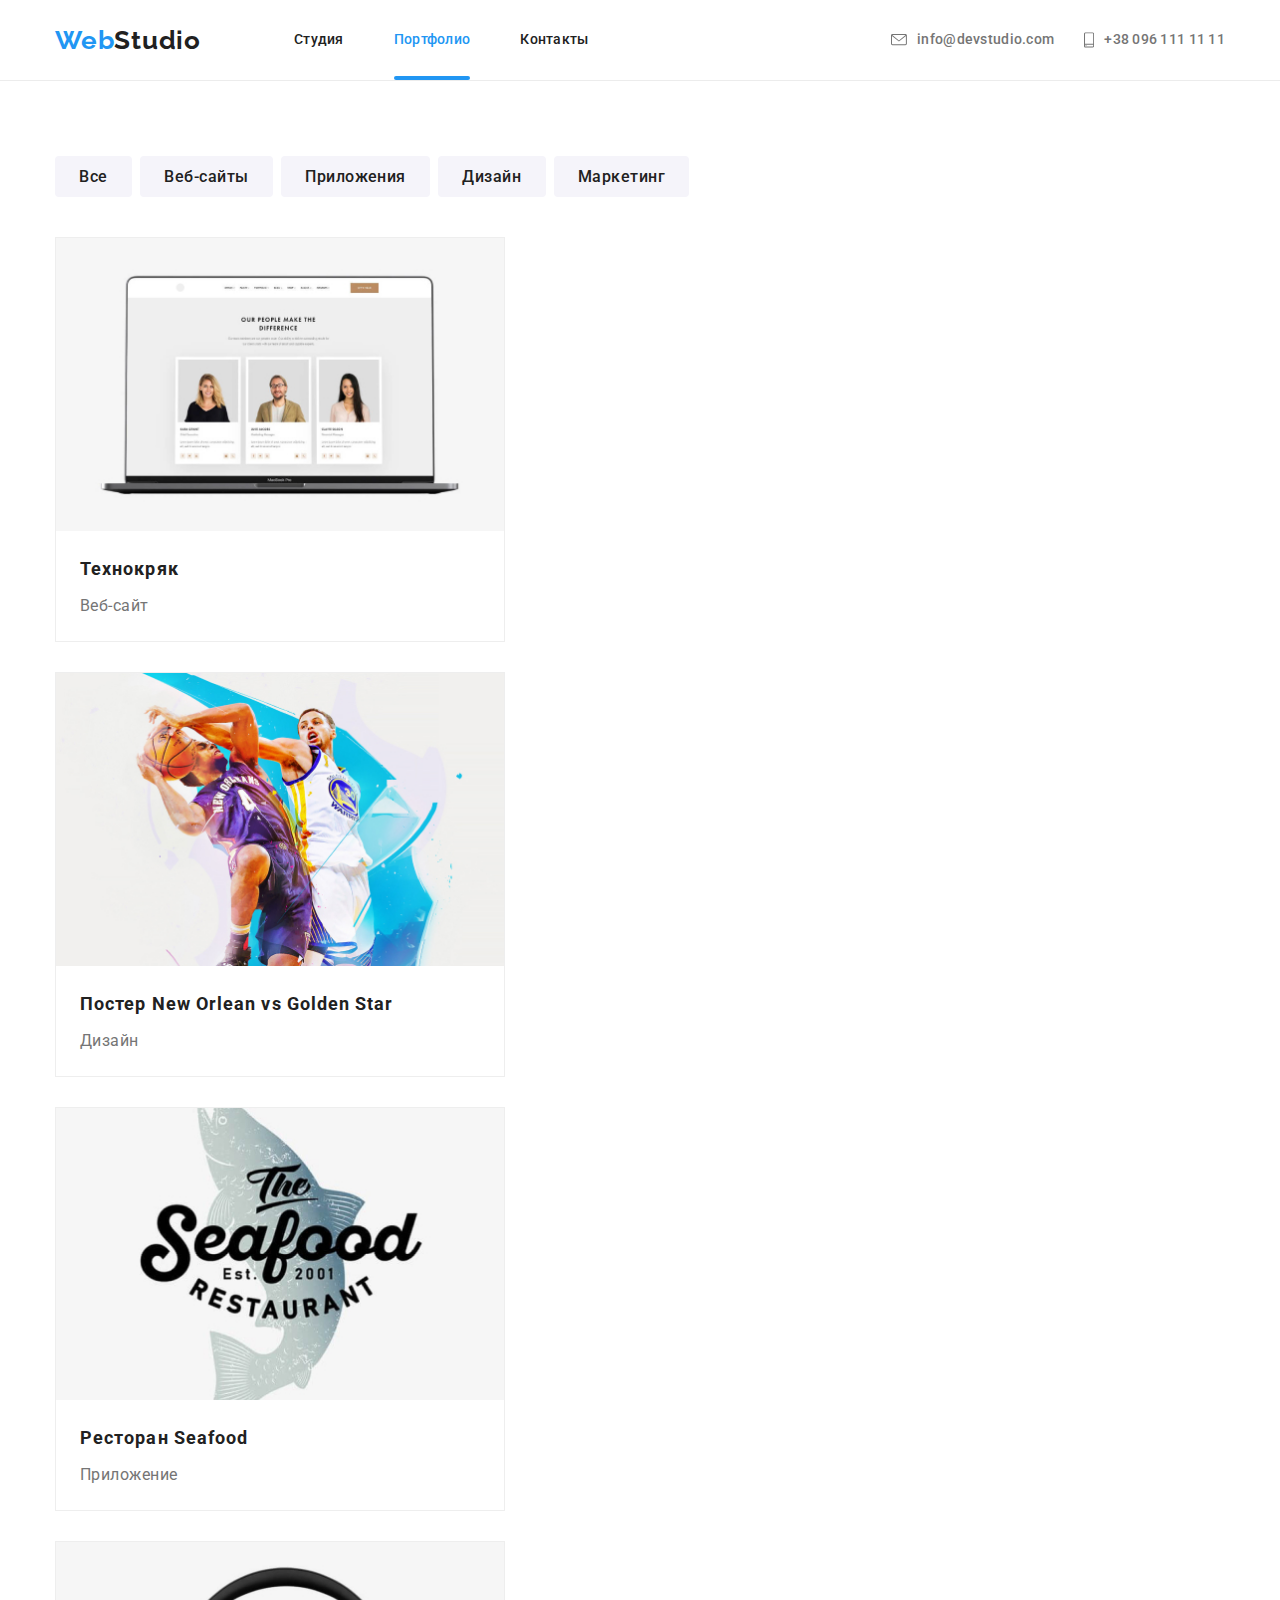
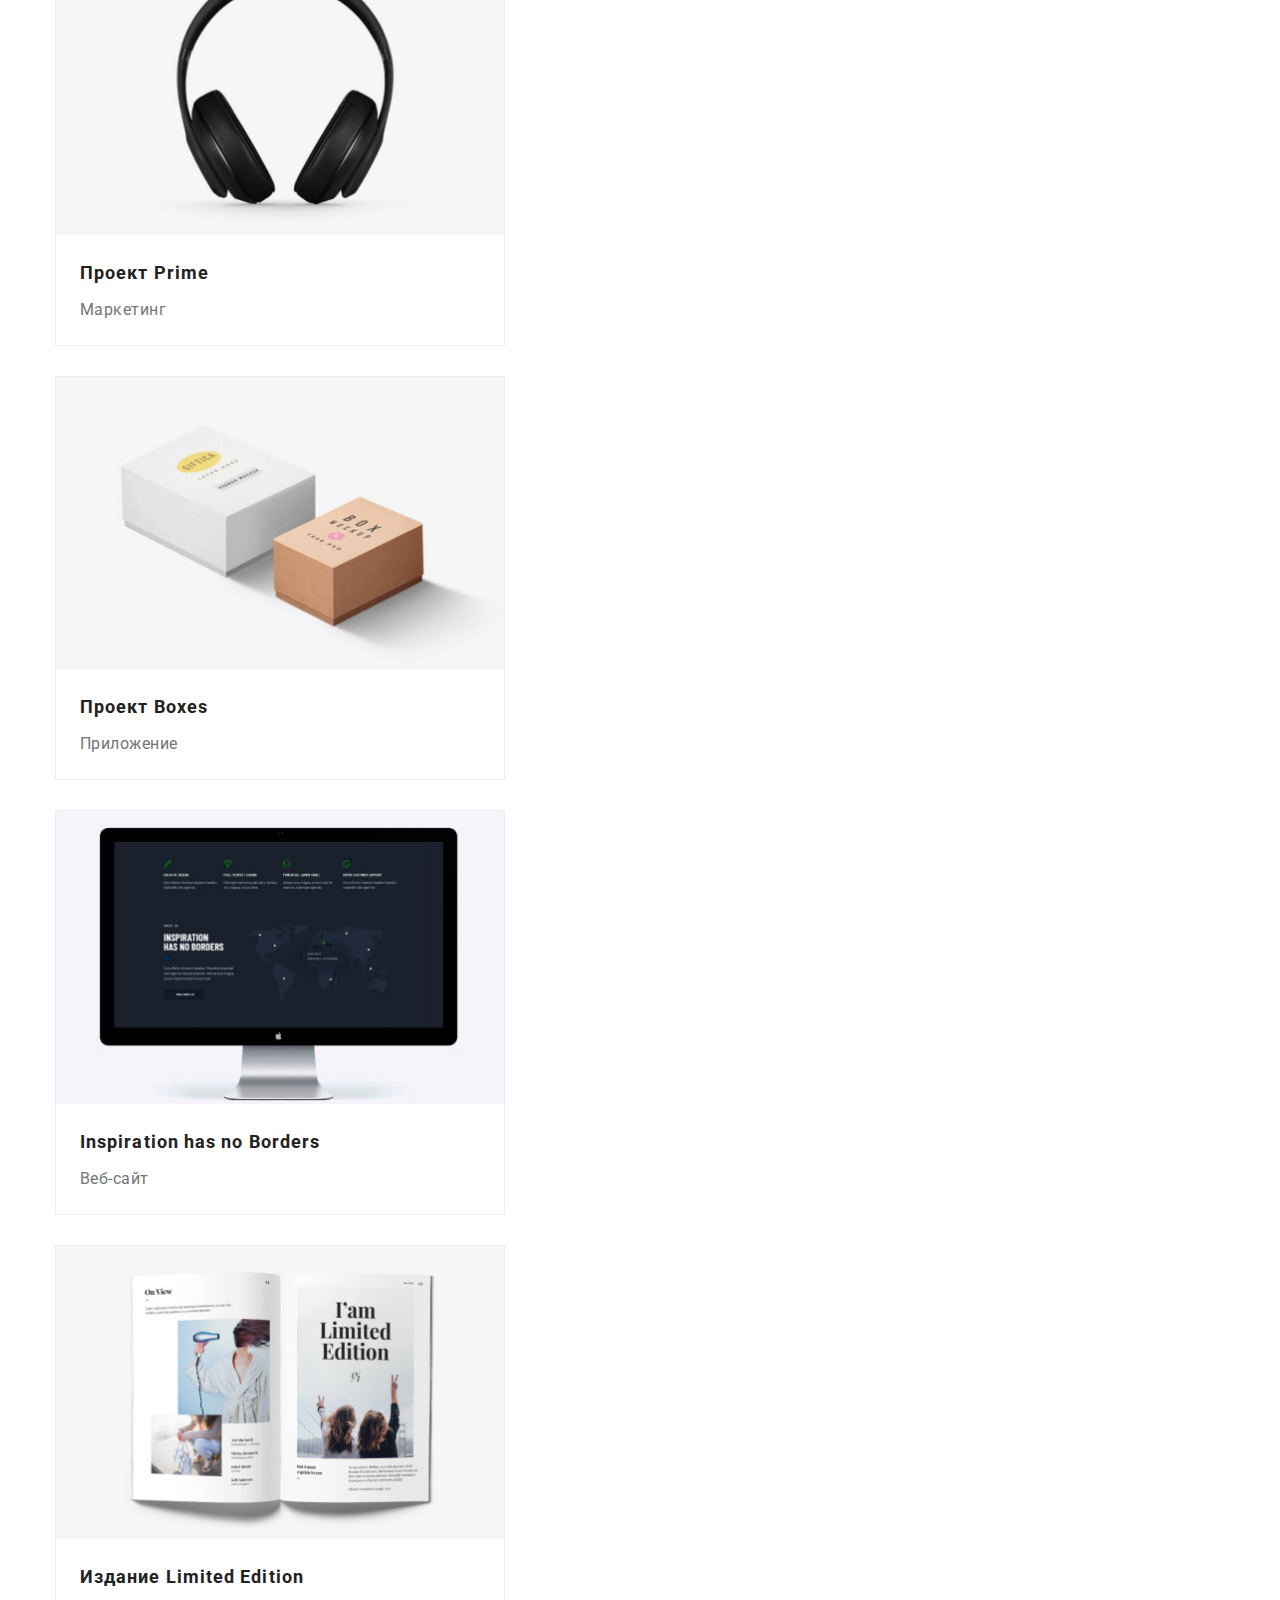
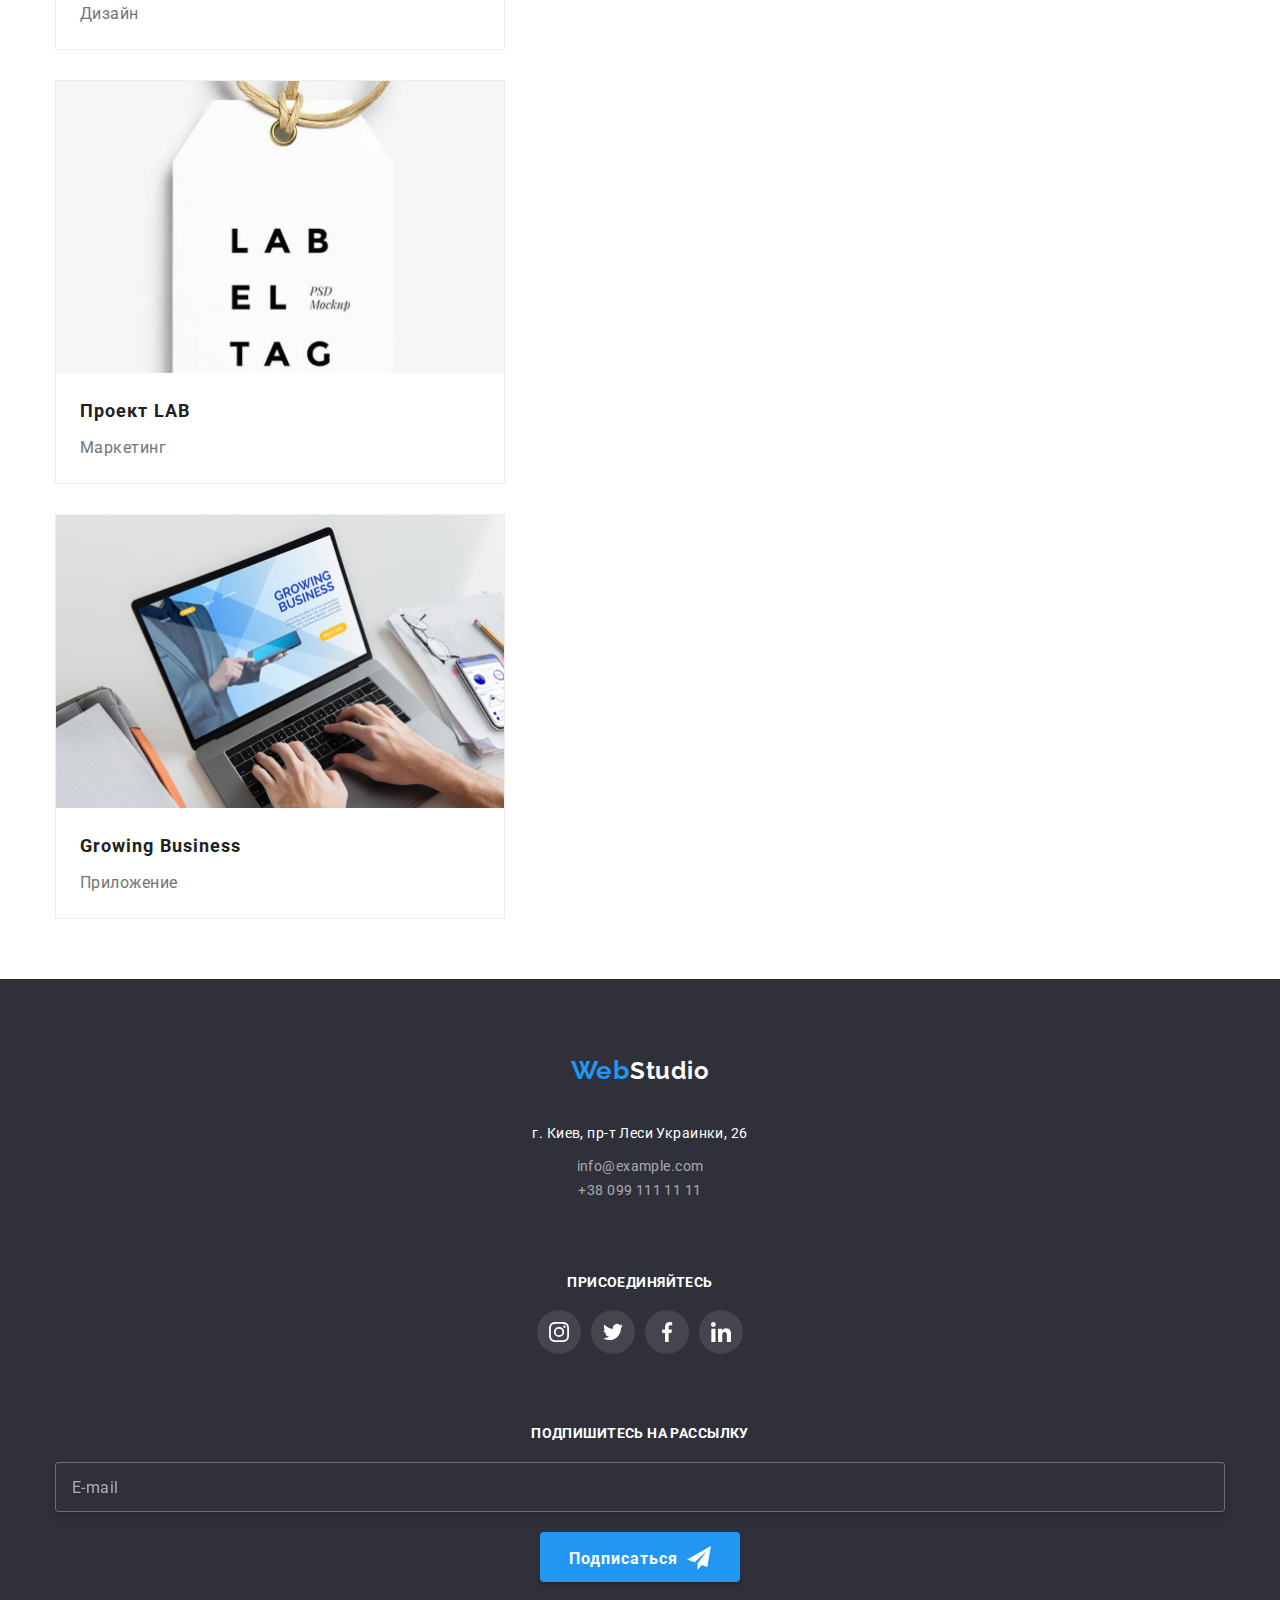
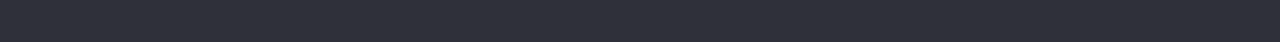
==== commit 0194843c: "мобільне меню" ====
--- a/portfolio.html
+++ b/portfolio.html
@@ -10,30 +10,40 @@
     <link rel="stylesheet" href="./css/main.min.css" />
 </head>
 <body>
-    <!-- <header class="header">
+    <header class="header">
         <div class="container main-top">
-            <nav class="nav">
+            <div class="menu-mobile">
                 <a class="logo" href="./index.html">Web<span class="logo-top">Studio</span></a>
-                <ul class="site-nav list">
-                    <li class="item"><a class="navigation" href="./index.html">Студия</a></li>
-                    <li class="item"><a class="navigation current" href="./portfolio.html">Портфолио</a></li>
-                    <li class="item"><a class="navigation"  href="#contacts">Контакты</a></li>
+                <button type="button" class="menu-btn" aria-expanded="false" aria-controls="menu-container" data-menu-button>
+                    <svg width="40" height="40" aria-label="Переключатель мобильного меню">
+                        <use class="icon-menu" href="./images/sprite.svg#icon-menu"></use>
+                        <use class="icon-cross" href="./images/sprite.svg#icon-cross"></use>
+                    </svg>
+                </button>
+            </div>
+            <div class="menu-container" id="menu-container" data-menu>
+                <nav class="nav">                    
+                    <ul class="site-nav list">
+                        <li class="item"><a class="navigation" href="./index.html">Студия</a></li>
+                        <li class="item"><a class="navigation current" href="./portfolio.html">Портфолио</a></li>
+                        <li class="item"><a class="navigation"  href="#contacts">Контакты</a></li>
+                    </ul>
+                </nav>
+                <ul class="schedule-contacts list">
+                    <li>
+                        <a class="contacts" href="mailto:info@example.com">
+                        <svg class="contacts-icon" width="16" height="12">
+                        <use href="./images/sprite.svg#envelope"></use>
+                    </svg>info@devstudio.com</a></li>
+                    <li>
+                        <a class="contacts" href="tel:+380991111111">
+                        <svg class="contacts-icon" width="10" height="16">
+                        <use href="./images/sprite.svg#smartphone"></use>
+                    </svg>+38 096 111 11 11</a></li>
                 </ul>
-            </nav>
-            <ul class="schedule-contacts list">
-                <li>
-                    <a class="contacts" href="mailto:info@example.com">
-                        <svg class="contacts-icon" width="16" height="12">
-                            <use href="./images/sprite.svg#envelope"></use>
-                        </svg>info@devstudio.com</a></li>
-                <li>
-                    <a class="contacts" href="tel:+380991111111">
-                        <svg class="contacts-icon" width="10" height="16">
-                            <use href="./images/sprite.svg#smartphone"></use>
-                        </svg>+38 096 111 11 11</a></li>
-            </ul>
+            </div>
         </div>
-    </header> -->
+    </header>
     <main>
         <h1 hidden>Портфолио</h1>
         <div class="container">
@@ -49,115 +59,114 @@
             <div class="container">
                 <h2 hidden>Виды наших работ</h2>
                     <ul class="projects-schedule list">
-                        <a class="projects-link" href="">
-                            <li class="projects-item">
-                                
-                                    <div class="projects-thumb"><img src="./images/portfolio/img-project-1.jpg" width="450" height="294" alt="Ноутбук" />
-                                        <p class="subitem">
-                                            Технокряк это современная площадка распространения коронавируса. Компании используют эту
-                                            платформу для цифрового
-                                            шпионажа и атак на защищённые сервера конкурентов.</p>
-                                    </div>
-                                    <h3 class="projects-title">Технокряк</h3>
-                                    <p class="projects">Веб-сайт</p>
-                            </li>
-                        </a>
-                        <a class="projects-link" href="">
-                            <li class="projects-item">
-                                    <div class="projects-thumb"><img src="./images/portfolio/img-project-2.jpg" width="450" height="294" alt="Баскетболисты" />
-                                        <p class="subitem">
-                                            Технокряк это современная площадка распространения коронавируса. Компании используют эту
-                                            платформу для цифрового
-                                            шпионажа и атак на защищённые сервера конкурентов.</p>
-                                    </div>
-                                    <h3 class="projects-title">Постер New Orlean vs Golden Star</h3>
-                                    <p class="projects">Дизайн</p>
-                                </li>
-                        </a>
-                        <a class="projects-link" href="">
-                            <li class="projects-item">
-                                    <div class="projects-thumb"><img src="./images/portfolio/img-project-3.jpg" width="450" height="294" alt="Логотип рыбы" />
-                                        <p class="subitem">
-                                            Технокряк это современная площадка распространения коронавируса. Компании используют эту
-                                            платформу для цифрового
-                                            шпионажа и атак на защищённые сервера конкурентов.</p>
-                                    </div>
-                                    <h3 class="projects-title">Ресторан Seafood</h3>
-                                    <p class="projects">Приложение</p>
-                            </li>
-                        </a>
-                        <a class="projects-link" href="">
-                            <li class="projects-item">
-                                    <div class="projects-thumb"><img src="./images/portfolio/img-project-4.jpg" width="450" height="294" alt="Наушники" />
-                                    <p class="subitem">
-                                            Технокряк это современная площадка распространения коронавируса. Компании используют эту
-                                            платформу для цифрового
-                                            шпионажа и атак на защищённые сервера конкурентов.</p>
-                                    </div>
-                                    <h3 class="projects-title">Проект Prime</h3>
-                                    <p class="projects">Маркетинг</p>
-                            </li>
-                        </a>
-                        <a class="projects-link" href="">
-                            <li class="projects-item">
-                                    <div class="projects-thumb"><img src="./images/portfolio/img-project-5.jpg" width="450" height="294" alt="Коробки" />
-                                        <p class="subitem">
-                                            Технокряк это современная площадка распространения коронавируса. Компании используют эту
-                                            платформу для цифрового
-                                            шпионажа и атак на защищённые сервера конкурентов.</p>
-                                    </div>
-                                    <h3 class="projects-title">Проект Boxes</h3>
-                                    <p class="projects">Приложение</p>
-                            </li>
-                        </a>
-                        <a class="projects-link" href="">
-                            <li class="projects-item">
-                                    <div class="projects-thumb"><img src="./images/portfolio/img-project-6.jpg" width="450" height="294" alt="Монитор ПК" />
-                                        <p class="subitem">
-                                            Технокряк это современная площадка распространения коронавируса. Компании используют эту
-                                            платформу для цифрового
-                                            шпионажа и атак на защищённые сервера конкурентов.</p>
-                                    </div>
-                                    <h3 class="projects-title">Inspiration has no Borders</h3>
-                                    <p class="projects">Веб-сайт</p>
-                            </li>
-                        </a>
-                        <a class="projects-link" href="">
-                            <li class="projects-item">
+                        <li class="projects-item">
+                            <a class="projects-link" href="">
+                                <div class="projects-thumb"><img src="./images/portfolio/img-project-1.jpg" width="450" height="294" alt="Ноутбук" />
+                                    <p class="subitem">
+                                        Технокряк это современная площадка распространения коронавируса. Компании используют эту
+                                        платформу для цифрового
+                                        шпионажа и атак на защищённые сервера конкурентов.</p>
+                                </div>
+                                <h3 class="projects-title">Технокряк</h3>
+                                <p class="projects">Веб-сайт</p>
+                            </a>
+                        </li>
+                        <li class="projects-item">
+                            <a class="projects-link" href="">
+                                <div class="projects-thumb"><img src="./images/portfolio/img-project-2.jpg" width="450" height="294" alt="Баскетболисты" />
+                                    <p class="subitem">
+                                        Технокряк это современная площадка распространения коронавируса. Компании используют эту
+                                        платформу для цифрового
+                                        шпионажа и атак на защищённые сервера конкурентов.</p>
+                                </div>
+                                <h3 class="projects-title">Постер New Orlean vs Golden Star</h3>
+                                <p class="projects">Дизайн</p>
+                            </a>
+                        </li>
+                        <li class="projects-item">
+                            <a class="projects-link" href="">
+                                <div class="projects-thumb"><img src="./images/portfolio/img-project-3.jpg" width="450" height="294" alt="Логотип рыбы" />
+                                    <p class="subitem">
+                                        Технокряк это современная площадка распространения коронавируса. Компании используют эту
+                                        платформу для цифрового
+                                        шпионажа и атак на защищённые сервера конкурентов.</p>
+                                </div>
+                                <h3 class="projects-title">Ресторан Seafood</h3>
+                                <p class="projects">Приложение</p>
+                            </a>
+                        </li>
+                        <li class="projects-item">
+                            <a class="projects-link" href="">
+                                <div class="projects-thumb"><img src="./images/portfolio/img-project-4.jpg" width="450" height="294" alt="Наушники" />
+                                <p class="subitem">
+                                        Технокряк это современная площадка распространения коронавируса. Компании используют эту
+                                        платформу для цифрового
+                                        шпионажа и атак на защищённые сервера конкурентов.</p>
+                                </div>
+                                <h3 class="projects-title">Проект Prime</h3>
+                                <p class="projects">Маркетинг</p>
+                            </a>
+                        </li>
+                        <li class="projects-item">
+                            <a class="projects-link" href="">
+                                <div class="projects-thumb"><img src="./images/portfolio/img-project-5.jpg" width="450" height="294" alt="Коробки" />
+                                    <p class="subitem">
+                                        Технокряк это современная площадка распространения коронавируса. Компании используют эту
+                                        платформу для цифрового
+                                        шпионажа и атак на защищённые сервера конкурентов.</p>
+                                </div>
+                                <h3 class="projects-title">Проект Boxes</h3>
+                                <p class="projects">Приложение</p>
+                            </a>
+                        </li>
+                        <li class="projects-item">
+                            <a class="projects-link" href="">
+                                <div class="projects-thumb"><img src="./images/portfolio/img-project-6.jpg" width="450" height="294" alt="Монитор ПК" />
+                                    <p class="subitem">
+                                        Технокряк это современная площадка распространения коронавируса. Компании используют эту
+                                        платформу для цифрового
+                                        шпионажа и атак на защищённые сервера конкурентов.</p>
+                                </div>
+                                <h3 class="projects-title">Inspiration has no Borders</h3>
+                                <p class="projects">Веб-сайт</p>
+                            </a>
+                        </li>
+                        <li class="projects-item">
+                            <a class="projects-link" href="">
                                 <div class="projects-thumb"><img src="./images/portfolio/img-project-7.jpg" width="450" height="294" alt="Журнал" />
-                                <p class="subitem">
-                                        Технокряк это современная площадка распространения коронавируса. Компании используют эту
-                                    платформу для цифрового
+                                    <p class="subitem">
+                                        Технокряк это современная площадка распространения коронавируса. Компании используют эту
+                                        платформу для цифрового
                                         шпионажа и атак на защищённые сервера конкурентов.</p>
                                 </div>
                                 <h3 class="projects-title">Издание Limited Edition</h3>
                                 <p class="projects">Дизайн</p>
-                            </li>
-                        </a>
-                        <a class="projects-link" href="">
-                            <li class="projects-item">
-                                    <div class="projects-thumb"><img src="./images/portfolio/img-project-8.jpg" width="450" height="294" alt="Бирка" />
-                                        <p class="subitem">
-                                            Технокряк это современная площадка распространения коронавируса. Компании используют эту
-                                            платформу для цифрового
-                                            шпионажа и атак на защищённые сервера конкурентов.</p>
-                                    </div>
-                                    <h3 class="projects-title">Проект LAB</h3>
-                                    <p class="projects">Маркетинг</p>
-                            </li>
-                        </a>
-                        <a class="projects-link" href="">
-                            <li class="projects-item">
-                                    <div class="projects-thumb"><img src="./images/portfolio/img-project-9.jpg" width="450" height="294" alt="Руки работают за ноутбуком" />
-                                        <p class="subitem">
-                                            Технокряк это современная площадка распространения коронавируса. Компании используют эту
-                                            платформу для цифрового
-                                            шпионажа и атак на защищённые сервера конкурентов.</p>
-                                    </div>
-                                    <h3 class="projects-title">Growing Business</h3>
-                                    <p class="projects">Приложение</p>
-                            </li>
-                        </a>
+                            </a>
+                        </li>
+                        <li class="projects-item">
+                            <a class="projects-link" href="">
+                                <div class="projects-thumb"><img src="./images/portfolio/img-project-8.jpg" width="450" height="294" alt="Бирка" />
+                                    <p class="subitem">
+                                        Технокряк это современная площадка распространения коронавируса. Компании используют эту
+                                        платформу для цифрового
+                                        шпионажа и атак на защищённые сервера конкурентов.</p>
+                                </div>
+                                <h3 class="projects-title">Проект LAB</h3>
+                                <p class="projects">Маркетинг</p>
+                            </a>
+                        </li>
+                        <li class="projects-item">
+                            <a class="projects-link" href="">
+                                <div class="projects-thumb"><img src="./images/portfolio/img-project-9.jpg" width="450" height="294" alt="Руки работают за ноутбуком" />
+                                    <p class="subitem">
+                                        Технокряк это современная площадка распространения коронавируса. Компании используют эту
+                                        платформу для цифрового
+                                        шпионажа и атак на защищённые сервера конкурентов.</p>
+                                </div>
+                                <h3 class="projects-title">Growing Business</h3>
+                                <p class="projects">Приложение</p>
+                            </a>
+                        </li>
                     </ul>
             </div>
         </section>
@@ -216,5 +225,6 @@
             </div>
         </div>
     </footer>
+    <script src="./js/menu.js"></script>
 </body>
 </html>--- a/css/main.min.css
+++ b/css/main.min.css
@@ -1,2 +1,2 @@
-body{font-family:"Roboto", sans-serif;color:#757575;background-color:#fff}img{display:block;max-width:100%;height:auto}h1,h2,h3,p{margin-top:0}.list{margin:0;padding:0;list-style:none}.container{margin-left:auto;margin-right:auto;padding-left:15px;padding-right:15px}@media screen and (min-width: 480px){.container{width:480px}}@media screen and (min-width: 768px){.container{width:768px}}@media screen and (min-width: 1200px){.container{width:1200px}}@media screen and (max-width: 767px){.menu-mobile{display:-webkit-box;display:-ms-flexbox;display:flex;-webkit-box-align:center;-ms-flex-align:center;align-items:center;-webkit-box-pack:justify;-ms-flex-pack:justify;justify-content:space-between}}.main-top{display:-webkit-box;display:-ms-flexbox;display:flex;-webkit-box-align:center;-ms-flex-align:center;align-items:center}.nav{display:-webkit-box;display:-ms-flexbox;display:flex;-webkit-box-align:center;-ms-flex-align:center;align-items:center}.logo-top{font-family:Raleway, sans-serif;font-weight:700;font-size:26px;line-height:1.19;letter-spacing:0.03em;color:#212121;text-decoration:none}.logo{font-family:Raleway, sans-serif;font-weight:700;font-size:26px;line-height:1.19;letter-spacing:0.03em;color:#2196f3;text-decoration:none}.site-nav{display:-webkit-box;display:-ms-flexbox;display:flex;margin-left:93px}.site-nav .item:not(:last-child){margin-right:50px}.navigation{position:relative;display:block;padding-top:32px;padding-bottom:32px;font-weight:500;font-size:14px;line-height:1.14;letter-spacing:0.02em;color:#212121;text-decoration:none;-webkit-transition:color 250ms cubic-bezier(0.4, 0, 0.2, 1);transition:color 250ms cubic-bezier(0.4, 0, 0.2, 1)}.navigation:hover,.navigation:focus{color:#2196f3}.navigation.current{color:#2196f3}.current::after{content:"";position:absolute;display:block;bottom:0;width:100%;height:4px;background-color:#2196f3;border-radius:2px}.schedule-contacts{display:-webkit-box;display:-ms-flexbox;display:flex;-webkit-box-align:center;-ms-flex-align:center;align-items:center;margin-left:auto}.schedule-contacts li:not(:last-child){margin-right:30px}.contacts{display:-webkit-box;display:-ms-flexbox;display:flex;-webkit-box-align:center;-ms-flex-align:center;align-items:center;font-weight:500;font-size:14px;line-height:1.14;letter-spacing:0.02em;color:#757575;text-decoration:none;-webkit-transition:color 250ms cubic-bezier(0.4, 0, 0.2, 1);transition:color 250ms cubic-bezier(0.4, 0, 0.2, 1)}.contacts:hover,.contacts:focus{color:#2196f3}.contacts:hover .contacts-icon,.contacts:focus .contacts-icon{fill:#2196f3}.contacts-icon{margin-right:10px;fill:#757575;-webkit-transition:fill 250ms cubic-bezier(0.4, 0, 0.2, 1);transition:fill 250ms cubic-bezier(0.4, 0, 0.2, 1)}.hero{padding-top:118px;padding-bottom:118px}.hero-container{max-width:360px;margin-left:auto;margin-right:auto;text-align:center}.hero-container .hero-title{margin-top:0;margin-bottom:30px;font-weight:900;font-size:26px;line-height:1.62;letter-spacing:0.06em;text-transform:uppercase;color:#fff}.hero-container .hero-button{display:inline-block;font-weight:700;font-size:16px;line-height:1.88;-webkit-box-align:center;-ms-flex-align:center;align-items:center;text-align:center;letter-spacing:0.06em;color:#fff;background-color:#2196f3;border-radius:4px;border:0px;padding:10px 32px;min-width:200px;-webkit-box-shadow:0px 4px 4px rgba(0,0,0,0.15);box-shadow:0px 4px 4px rgba(0,0,0,0.15);cursor:pointer}.hero-container .hero-button:hover,.hero-container .hero-button:focus{color:#2196f3;background-color:#fff}.overlay{max-width:480px;height:400px;margin-left:auto;margin-right:auto;background-image:-webkit-gradient(linear, left top, right top, from(rgba(47,48,58,0.4)), to(rgba(47,48,58,0.4))),url("../images/header-img.jpg");background-image:linear-gradient(to right, rgba(47,48,58,0.4), rgba(47,48,58,0.4)),url("../images/header-img.jpg");background-repeat:no-repeat;background-position:center;background-size:cover;background-color:#2f303a}.backdrop{position:fixed;top:0;left:0;width:100%;height:100%;background-color:rgba(0,0,0,0.2);z-index:1;opacity:1;-webkit-transition:opacity 250ms cubic-bezier(0.4, 0, 0.2, 1);transition:opacity 250ms cubic-bezier(0.4, 0, 0.2, 1)}.backdrop.is-hidden{opacity:0;pointer-events:none}.backdrop.is-hidden .modal{-webkit-transform:translate(-50%, -50%) scale(0.9);transform:translate(-50%, -50%) scale(0.9)}.modal{position:absolute;top:50%;left:50%;display:-webkit-box;display:-ms-flexbox;display:flex;-webkit-transform:translate(-50%, -50%) scale(1);transform:translate(-50%, -50%) scale(1);max-height:581px;max-width:528px;background-color:#fff;-webkit-box-shadow:0px 1px 3px rgba(0,0,0,0.12),0px 1px 1px rgba(0,0,0,0.14),0px 2px 1px rgba(0,0,0,0.2);box-shadow:0px 1px 3px rgba(0,0,0,0.12),0px 1px 1px rgba(0,0,0,0.14),0px 2px 1px rgba(0,0,0,0.2);border-radius:4px;-webkit-transition:-webkit-transform 250ms cubic-bezier(0.4, 0, 0.2, 1);transition:-webkit-transform 250ms cubic-bezier(0.4, 0, 0.2, 1);transition:transform 250ms cubic-bezier(0.4, 0, 0.2, 1);transition:transform 250ms cubic-bezier(0.4, 0, 0.2, 1), -webkit-transform 250ms cubic-bezier(0.4, 0, 0.2, 1)}.close-btn{position:absolute;top:8px;right:8px;width:30px;height:30px;border-radius:50%;border:1px solid rgba(0,0,0,0.1);background-color:#fff;cursor:pointer}.close-btn .cross{position:absolute;top:50%;left:50%;-webkit-transform:translate(-50%, -50%);transform:translate(-50%, -50%);-webkit-transition:fill 250ms cubic-bezier(0.4, 0, 0.2, 1);transition:fill 250ms cubic-bezier(0.4, 0, 0.2, 1)}.close-btn:hover .cross,.close-btn:focus .cross{fill:#2196f3}.modal-title{margin-bottom:12px;font-weight:700;font-size:20px;line-height:1.15;text-align:center;letter-spacing:0.03em;color:#212121}.features-section{padding-top:60px;padding-bottom:30px}.features-schedule .features-item::before{display:block;content:"";height:120px;margin-bottom:30px;background-color:#f5f4fa;background-repeat:no-repeat;background-position:center}.features-schedule .features-item:nth-child(1)::before{background-image:url("../images/icons/antenna 1.svg")}.features-schedule .features-item:nth-child(2)::before{background-image:url("../images/icons/clock 1.svg")}.features-schedule .features-item:nth-child(3)::before{background-image:url("../images/icons/diagram 1.svg")}.features-schedule .features-item:nth-child(4)::before{background-image:url("../images/icons/astronaut 1.svg")}.features{margin-bottom:10px;font-weight:700;font-size:14px;line-height:1.14;letter-spacing:0.03em;text-align:center;text-transform:uppercase;color:#212121}.features-text{margin-bottom:30px;font-weight:400;font-size:14px;line-height:1.71;letter-spacing:0.03em;color:#757575}@media screen and (max-width: 1199px){.job-section{padding-bottom:94px;display:none}}.job-title{margin-bottom:50px;font-weight:700;font-size:36px;line-height:1.17;text-align:center;letter-spacing:0.03em;color:#212121}.job-schedule{display:-webkit-box;display:-ms-flexbox;display:flex;padding:0;margin:0}.job-schedule .job-item{position:relative}.job-schedule .job-item:not(:last-child){margin-right:30px}.label{position:absolute;left:0;bottom:0;width:100%;padding-top:27px;padding-bottom:27px;margin:0;display:block;text-align:center;font-weight:700;font-size:14px;line-height:1.14;letter-spacing:0.03em;text-transform:uppercase;color:#f5f4fa;background:rgba(47,48,58,0.8)}.team{padding-top:60px;padding-bottom:30px;background-color:#f5f4fa}.team-title{margin-bottom:30px;font-weight:700;font-size:36px;line-height:1.17;text-align:center;letter-spacing:0.03em;color:#212121}.team-item{margin-bottom:30px;-webkit-box-shadow:0px 1px 3px rgba(0,0,0,0.12),0px 1px 1px rgba(0,0,0,0.14),0px 2px 1px rgba(0,0,0,0.2);box-shadow:0px 1px 3px rgba(0,0,0,0.12),0px 1px 1px rgba(0,0,0,0.14),0px 2px 1px rgba(0,0,0,0.2);border-radius:0px 0px 4px 4px;background-color:#fff}.team-photo{margin-bottom:30px}.name{margin-bottom:10px;font-weight:500;font-size:16px;line-height:1.19;text-align:center;letter-spacing:0.03em;color:#212121}.employment{margin-bottom:16px;font-weight:400;font-size:16px;line-height:1.19;text-align:center;letter-spacing:0.03em}.social{display:-webkit-box;display:-ms-flexbox;display:flex;-webkit-box-pack:center;-ms-flex-pack:center;justify-content:center;padding-bottom:30px}.social>li:not(:last-child){margin-right:10px}.social-links{display:-webkit-box;display:-ms-flexbox;display:flex;width:44px;height:44px;-webkit-box-pack:center;-ms-flex-pack:center;justify-content:center;-webkit-box-align:center;-ms-flex-align:center;align-items:center;border-radius:50%;fill:#afb1b8;background-color:#fff;-webkit-transition:background-color 250ms cubic-bezier(0.4, 0, 0.2, 1);transition:background-color 250ms cubic-bezier(0.4, 0, 0.2, 1)}.social-links .links-icons{width:20px;height:20px;-webkit-transition:fill 250ms cubic-bezier(0.4, 0, 0.2, 1);transition:fill 250ms cubic-bezier(0.4, 0, 0.2, 1)}.social-links:hover,.social-links:focus{background-color:#2196f3}.social-links:hover .links-icons,.social-links:focus .links-icons{fill:#fff}.customers{padding-top:60px;padding-bottom:60px}.customers-title{margin-bottom:30px;font-weight:700;font-size:28px;line-height:1.18;text-align:center;letter-spacing:0.03em;color:#212121}.customers-schedule{display:-webkit-box;display:-ms-flexbox;display:flex;-ms-flex-wrap:wrap;flex-wrap:wrap;margin:-15px}.customers-schedule .item{-ms-flex-preferred-size:calc((100% - 4 * 15px) / 2);flex-basis:calc((100% - 4 * 15px) / 2);margin:15px}.customers-links{display:-webkit-box;display:-ms-flexbox;display:flex;height:90px;border:1px solid #afb1b8;border-radius:4px;-webkit-box-pack:center;-ms-flex-pack:center;justify-content:center;-webkit-box-align:center;-ms-flex-align:center;align-items:center;-webkit-transition:background-color,border-color 250ms cubic-bezier(0.4, 0, 0.2, 1);transition:background-color,border-color 250ms cubic-bezier(0.4, 0, 0.2, 1)}.customers-links .customers-icons{fill:#afb1b8;-webkit-transition:fill 250ms cubic-bezier(0.4, 0, 0.2, 1);transition:fill 250ms cubic-bezier(0.4, 0, 0.2, 1)}.customers-links:hover,.customers-links:focus{background-color:#fff;border-color:#2196f3}.customers-links:hover .customers-icons,.customers-links:focus .customers-icons{fill:#2196f3}footer{background-color:#2f303a}.footer{padding-top:60px;padding-bottom:60px}footer .logo{display:block;text-align:center;padding:16px 0px}.logo-bottom{font-family:Raleway, sans-serif;font-weight:700;font-size:24px;line-height:1.17;text-align:center;letter-spacing:0.03em;color:#fff;text-decoration:none}.footer-general{text-align:center}.footer-pack{margin-bottom:60px}.address-flexbox{display:-webkit-box;display:-ms-flexbox;display:flex;-webkit-box-orient:vertical;-webkit-box-direction:normal;-ms-flex-direction:column;flex-direction:column}.location{margin-bottom:9px;margin-top:20px;font-family:Roboto, sans-serif;font-style:normal;font-weight:400;font-size:14px;line-height:1.71;letter-spacing:0.03em;color:#fff}.mail{font-family:Roboto, sans-serif;font-style:normal;font-weight:400;font-size:14px;line-height:1.71;text-decoration:none;text-align:center;letter-spacing:0.03em;color:rgba(255,255,255,0.6)}.mail+.mail{margin-top:9px}.appeal{padding-top:12px}.appeal-title{margin-bottom:20px;font-weight:700;font-size:14px;line-height:1.14;letter-spacing:0.03em;text-align:center;text-transform:uppercase;color:#fff}.schedule-socials{display:-webkit-box;display:-ms-flexbox;display:flex;-webkit-box-pack:center;-ms-flex-pack:center;justify-content:center;margin-bottom:60px}.schedule-socials>li:not(:last-child){margin-right:10px}.footer-socials{display:-webkit-box;display:-ms-flexbox;display:flex;-webkit-box-pack:center;-ms-flex-pack:center;justify-content:center;width:44px;height:44px;-webkit-box-align:center;-ms-flex-align:center;align-items:center;border-radius:50%;fill:#fff;background-color:rgba(255,255,255,0.1);-webkit-transition:fill,background-color 250ms cubic-bezier(0.4, 0, 0.2, 1);transition:fill,background-color 250ms cubic-bezier(0.4, 0, 0.2, 1)}.footer-socials .links-icons{width:20px;height:20px;-webkit-transition:fill 250ms cubic-bezier(0.4, 0, 0.2, 1);transition:fill 250ms cubic-bezier(0.4, 0, 0.2, 1)}.footer-socials:hover,.footer-socials:focus{background-color:#2196f3}.footer-socials:hover .links-icons,.footer-socials:focus .links-icons{fill:#fff}.subscription{padding-top:12px}.subscription-title{margin-bottom:20px;font-weight:700;font-size:14px;line-height:1.14;letter-spacing:0.03em;text-transform:uppercase;text-align:center;color:#fff}.subscription-input{width:100%;height:50px;padding:15px 16px;margin-bottom:20px;color:#fff;background-color:#2f303a;border:1px solid rgba(255,255,255,0.3);-webkit-box-sizing:border-box;box-sizing:border-box;-webkit-filter:drop-shadow(0px 4px 4px rgba(0,0,0,0.15));filter:drop-shadow(0px 4px 4px rgba(0,0,0,0.15));border-radius:4px}.subscription-input::-webkit-input-placeholder{font-weight:400;font-size:16px;line-height:1.25;letter-spacing:0.03em;color:rgba(255,255,255,0.6)}.subscription-input:-ms-input-placeholder{font-weight:400;font-size:16px;line-height:1.25;letter-spacing:0.03em;color:rgba(255,255,255,0.6)}.subscription-input::-ms-input-placeholder{font-weight:400;font-size:16px;line-height:1.25;letter-spacing:0.03em;color:rgba(255,255,255,0.6)}.subscription-input::placeholder{font-weight:400;font-size:16px;line-height:1.25;letter-spacing:0.03em;color:rgba(255,255,255,0.6)}.subscription-btn{position:relative;width:200px;height:50px;font-weight:700;font-size:16px;line-height:1.88;-webkit-box-align:center;-ms-flex-align:center;align-items:center;text-align:center;letter-spacing:0.06em;color:#fff;background:#2196f3;border:0;-webkit-box-shadow:0px 4px 4px rgba(0,0,0,0.15);box-shadow:0px 4px 4px rgba(0,0,0,0.15);border-radius:4px;cursor:pointer}.subscription-btn .icon-send{position:relative;top:6px;margin-left:4px;fill:#fff;-webkit-box-align:center;-ms-flex-align:center;align-items:center}.subscription-btn:hover,.subscription-btn:focus{color:#2196f3;background-color:#fff}.subscription-btn:hover .icon-send,.subscription-btn:focus .icon-send{fill:#2196f3}.header{border-bottom:1px solid #ececec}.button{font-family:Roboto, sans-serif;font-weight:500;font-size:16px;line-height:1.62;letter-spacing:0.03em;color:#212121;background-color:#f5f4fa;border-radius:4px;padding:5.76px 22.28px;border:2px solid transparent;cursor:pointer;-webkit-transition:color,background-color 250ms cubic-bezier(0.4, 0, 0.2, 1);transition:color,background-color 250ms cubic-bezier(0.4, 0, 0.2, 1)}.button:hover,.button:focus{background-color:#2196f3;color:#fff}.filters{display:-webkit-box;display:-ms-flexbox;display:flex;-ms-flex-wrap:wrap;flex-wrap:wrap;padding-top:60px;padding-bottom:40px}.filters .filters-item{margin-right:8px;margin-top:15px}.projects-section{padding-bottom:60px}.projects-item{border:1px solid #eeeeee;width:450px;margin-bottom:30px;background:#fff;overflow:hidden;-webkit-transition:-webkit-box-shadow 250ms cubic-bezier(0.4, 0, 0.2, 1);transition:-webkit-box-shadow 250ms cubic-bezier(0.4, 0, 0.2, 1);transition:box-shadow 250ms cubic-bezier(0.4, 0, 0.2, 1);transition:box-shadow 250ms cubic-bezier(0.4, 0, 0.2, 1), -webkit-box-shadow 250ms cubic-bezier(0.4, 0, 0.2, 1)}.projects-title{padding-left:24px;margin-bottom:4px;font-weight:700;font-size:18px;line-height:2;letter-spacing:0.06em;color:#212121}.projects{padding-left:24px;margin-bottom:20px;font-weight:400;font-size:16px;line-height:1.87;letter-spacing:0.03em;color:#757575}.projects-link{text-decoration:none}.projects-link .projects-thumb{position:relative;overflow:hidden}.projects-link .projects-thumb .subitem{position:absolute;padding:63px 24px;bottom:0;left:0;width:100%;height:100%;margin:0;opacity:0;font-weight:400;font-size:18px;line-height:1.56;letter-spacing:0.03em;color:#fff;background-color:rgba(33,150,243,0.9);-webkit-transform:translateY(100%);transform:translateY(100%);-webkit-transition:opacity,-webkit-transform 250ms cubic-bezier(0.4, 0, 0.2, 1);transition:opacity,-webkit-transform 250ms cubic-bezier(0.4, 0, 0.2, 1);transition:opacity,transform 250ms cubic-bezier(0.4, 0, 0.2, 1);transition:opacity,transform 250ms cubic-bezier(0.4, 0, 0.2, 1),-webkit-transform 250ms cubic-bezier(0.4, 0, 0.2, 1)}.projects-link .projects-thumb:hover .subitem,.projects-link .projects-thumb:focus .subitem{opacity:1}.projects-link:hover .subitem,.projects-link:focus .subitem{-webkit-transform:translateY(0);transform:translateY(0);opacity:1}.projects-link:hover,.projects-link:focus{-webkit-box-shadow:0px 1px 1px rgba(0,0,0,0.12),0px 4px 4px rgba(0,0,0,0.06),1px 4px 6px rgba(0,0,0,0.16);box-shadow:0px 1px 1px rgba(0,0,0,0.12),0px 4px 4px rgba(0,0,0,0.06),1px 4px 6px rgba(0,0,0,0.16)}.form{width:448px;margin:40px}.form-field{position:relative;display:-webkit-box;display:-ms-flexbox;display:flex;-webkit-box-orient:vertical;-webkit-box-direction:normal;-ms-flex-direction:column;flex-direction:column;margin-bottom:10px}.form-field .form-input{height:40px;padding-left:42px;padding-top:11px;padding-right:12px;padding-bottom:11px;font-size:12px;color:#212121;border:1px solid rgba(33,33,33,0.2);border-radius:4px;cursor:pointer;-webkit-transition:fill 250ms cubic-bezier(0.4, 0, 0.2, 1);transition:fill 250ms cubic-bezier(0.4, 0, 0.2, 1)}.form-field .form-input:focus{outline:0;border-color:#2196f3}.form-field .form-input:focus ~ .form-element{fill:#2196f3}.form-field .form-element{position:absolute;top:28px;left:12px}.form-label{margin-bottom:4px;font-size:12px}textarea{height:120px;padding:16px 12px;margin-bottom:10px;font-weight:400;font-size:12px;line-height:1.17;letter-spacing:0.01em;color:#212121;border:1px solid rgba(33,33,33,0.2);border-radius:4px;resize:none}textarea::-webkit-input-placeholder{color:rgba(117,117,117,0.5)}textarea:-ms-input-placeholder{color:rgba(117,117,117,0.5)}textarea::-ms-input-placeholder{color:rgba(117,117,117,0.5)}textarea::placeholder{color:rgba(117,117,117,0.5)}textarea:focus{outline:0;border-color:#2196f3}.agreement-check{display:-webkit-box;display:-ms-flexbox;display:flex;-webkit-box-align:center;-ms-flex-align:center;align-items:center;-webkit-box-pack:center;-ms-flex-pack:center;justify-content:center}.checkbox{display:-webkit-box;display:-ms-flexbox;display:flex;-webkit-box-pack:center;-ms-flex-pack:center;justify-content:center;margin-right:10px;position:absolute;width:1px;height:1px;margin:-1px;border:0;padding:0;clip:rect(0 0 0 0);overflow:hidden}.check{position:absolute;top:5px;left:-20px;width:16px;height:15px;border-radius:2px;border:2px solid #212121}.checkbox:checked+.check{background-image:url(../images/icons/check-on.svg);background-size:contain;border:0}.agreement-form{position:relative;font-weight:400;font-size:14px;line-height:1.71;letter-spacing:0.03em;color:#757575}.form-btn{display:-webkit-box;display:-ms-flexbox;display:flex;-webkit-box-pack:center;-ms-flex-pack:center;justify-content:center;margin-top:30px}.condition{text-decoration:underline;color:#2196f3}.confirm-btn{display:inline-block;min-width:200px;height:50px;font-weight:700;font-size:16px;line-height:1.88;text-align:center;letter-spacing:0.06em;color:#fff;background:#2196f3;border:0;-webkit-box-shadow:0px 4px 4px rgba(0,0,0,0.15);box-shadow:0px 4px 4px rgba(0,0,0,0.15);border-radius:4px;cursor:pointer}.confirm-btn:hover,.confirm-btn:focus{color:#2196f3;background-color:#fff}
+body{font-family:"Roboto", sans-serif;color:#757575;background-color:#fff}img{display:block;max-width:100%;height:auto}h1,h2,h3,p{margin-top:0}.list{margin:0;padding:0;list-style:none}.container{margin-left:auto;margin-right:auto;padding-left:15px;padding-right:15px}@media screen and (min-width: 480px){.container{width:480px}}@media screen and (min-width: 768px){.container{width:768px}}@media screen and (min-width: 1200px){.container{width:1200px}}.menu-btn{display:-webkit-inline-box;display:-ms-inline-flexbox;display:inline-flex;margin:0;padding:0;border:none;background-color:transparent;cursor:pointer}.menu-btn:hover .icon-cross,.menu-btn:focus .icon-cross,.menu-btn:hover .icon-menu,.menu-btn:focus .icon-menu{fill:#2196f3}.menu-btn .icon-cross{display:none}@media screen and (min-width: 768px){.menu-btn{display:none}}.menu-btn.is-open .icon-cross{display:block}.menu-btn.is-open .icon-menu{display:none}@media screen and (max-width: 767px){.menu-mobile{display:-webkit-box;display:-ms-flexbox;display:flex;-webkit-box-align:center;-ms-flex-align:center;align-items:center;-webkit-box-pack:justify;-ms-flex-pack:justify;justify-content:space-between}}.menu-container{background-color:#fff}@media screen and (max-width: 767px){.menu-container{display:none;position:absolute;z-index:1;left:0;top:100%;width:100%;padding-top:40px;padding-bottom:54px;border-top:solid #ececec 1px;-webkit-box-shadow:0px 4px 8px rgba(0,0,0,0.04),0px 2px 4px rgba(0,0,0,0.08),0px 1px 3px rgba(0,0,0,0.16);box-shadow:0px 4px 8px rgba(0,0,0,0.04),0px 2px 4px rgba(0,0,0,0.08),0px 1px 3px rgba(0,0,0,0.16)}.menu-container.is-open{display:block}}@media screen and (min-width: 768px){.menu-container{display:-webkit-box;display:-ms-flexbox;display:flex;-webkit-box-pack:justify;-ms-flex-pack:justify;justify-content:space-between;width:100%}}@media screen and (min-width: 1200px){.menu-container{width:100%}}header{position:relative}@media screen and (min-width: 768px){.main-top{display:-webkit-box;display:-ms-flexbox;display:flex;-webkit-box-align:center;-ms-flex-align:center;align-items:center}}@media screen and (max-width: 767px){.nav{text-align:center}}@media screen and (min-width: 768px){.nav{display:-webkit-box;display:-ms-flexbox;display:flex;-webkit-box-align:center;-ms-flex-align:center;align-items:center}}.logo-top{font-family:Raleway, sans-serif;font-weight:700;font-size:26px;line-height:1.19;letter-spacing:0.03em;color:#212121;text-decoration:none}.logo{font-family:Raleway, sans-serif;font-weight:700;font-size:26px;line-height:1.19;letter-spacing:0.03em;color:#2196f3;text-decoration:none}@media screen and (min-width: 768px){.site-nav{display:-webkit-box;display:-ms-flexbox;display:flex;margin-left:88px}.site-nav .item:not(:last-child){margin-right:50px}}@media screen and (min-width: 1200px){.site-nav{margin-left:93px}}.navigation{position:relative;display:-webkit-inline-box;display:-ms-inline-flexbox;display:inline-flex;padding-top:20px;padding-bottom:20px;font-weight:500;font-size:18px;line-height:1.167;letter-spacing:0.02em;color:#212121;text-decoration:none;-webkit-transition:color 250ms cubic-bezier(0.4, 0, 0.2, 1);transition:color 250ms cubic-bezier(0.4, 0, 0.2, 1)}.navigation:hover,.navigation:focus{color:#2196f3}.navigation.current{color:#2196f3}@media screen and (max-width: 767px){.navigation.current{padding-bottom:32px}}@media screen and (min-width: 768px){.navigation{padding-top:32px;padding-bottom:32px;font-size:14px;line-height:1.14}}.current::after{content:"";position:absolute;display:block;bottom:0;width:100%;height:4px;background-color:#2196f3;border-radius:2px}@media screen and (max-width: 767px){.schedule-contacts{text-align:center;-webkit-box-align:center;-ms-flex-align:center;align-items:center;padding-top:32px}}@media screen and (min-width: 768px) and (max-width: 1199px){.schedule-contacts{padding-top:16px;padding-bottom:16px}}@media screen and (min-width: 1200px){.schedule-contacts{display:-webkit-box;display:-ms-flexbox;display:flex;margin-left:auto}.schedule-contacts li:not(:last-child){margin-right:30px}}.contacts{display:-webkit-box;display:-ms-flexbox;display:flex;-webkit-box-align:center;-ms-flex-align:center;align-items:center;font-weight:500;font-size:18px;line-height:1.167;letter-spacing:0.02em;color:#757575;text-decoration:none;-webkit-transition:color 250ms cubic-bezier(0.4, 0, 0.2, 1);transition:color 250ms cubic-bezier(0.4, 0, 0.2, 1)}.contacts:hover,.contacts:focus{color:#2196f3}.contacts:hover .contacts-icon,.contacts:focus .contacts-icon{fill:#2196f3}@media screen and (min-width: 768px){.contacts{font-size:12px;padding-top:5px;padding-bottom:5px}}@media screen and (min-width: 1200px){.contacts{display:-webkit-box;display:-ms-flexbox;display:flex;padding-top:32px;padding-bottom:32px;font-size:14px;line-height:1.14}}.contacts-icon{margin-right:10px;fill:#757575;-webkit-transition:fill 250ms cubic-bezier(0.4, 0, 0.2, 1);transition:fill 250ms cubic-bezier(0.4, 0, 0.2, 1)}.hero{padding-top:118px;padding-bottom:118px}.hero-container{max-width:360px;margin-left:auto;margin-right:auto;text-align:center}.hero-container .hero-title{margin-top:0;margin-bottom:30px;font-weight:900;font-size:26px;line-height:1.62;letter-spacing:0.06em;text-transform:uppercase;color:#fff}.hero-container .hero-button{display:inline-block;font-weight:700;font-size:16px;line-height:1.88;-webkit-box-align:center;-ms-flex-align:center;align-items:center;text-align:center;letter-spacing:0.06em;color:#fff;background-color:#2196f3;border-radius:4px;border:0px;padding:10px 32px;min-width:200px;-webkit-box-shadow:0px 4px 4px rgba(0,0,0,0.15);box-shadow:0px 4px 4px rgba(0,0,0,0.15);cursor:pointer}.hero-container .hero-button:hover,.hero-container .hero-button:focus{color:#2196f3;background-color:#fff}.overlay{max-width:480px;height:400px;margin-left:auto;margin-right:auto;background-image:-webkit-gradient(linear, left top, right top, from(rgba(47,48,58,0.4)), to(rgba(47,48,58,0.4))),url("../images/header-img.jpg");background-image:linear-gradient(to right, rgba(47,48,58,0.4), rgba(47,48,58,0.4)),url("../images/header-img.jpg");background-repeat:no-repeat;background-position:center;background-size:cover;background-color:#2f303a}.backdrop{position:fixed;top:0;left:0;padding:93px 15px;width:100%;height:100%;background-color:rgba(0,0,0,0.2);z-index:1;opacity:1;-webkit-transition:opacity 250ms cubic-bezier(0.4, 0, 0.2, 1);transition:opacity 250ms cubic-bezier(0.4, 0, 0.2, 1)}.backdrop.is-hidden{opacity:0;pointer-events:none}.backdrop.is-hidden .modal{-webkit-transform:translate(-50%, -50%) scale(0.9);transform:translate(-50%, -50%) scale(0.9)}.modal{position:relative;display:-webkit-box;display:-ms-flexbox;display:flex;margin-left:auto;margin-right:auto;max-width:450px;min-height:609px;background-color:#fff;-webkit-box-shadow:0px 1px 3px rgba(0,0,0,0.12),0px 1px 1px rgba(0,0,0,0.14),0px 2px 1px rgba(0,0,0,0.2);box-shadow:0px 1px 3px rgba(0,0,0,0.12),0px 1px 1px rgba(0,0,0,0.14),0px 2px 1px rgba(0,0,0,0.2);border-radius:4px}@media screen and (min-width: 768px){.modal{position:absolute;top:50%;left:50%;-webkit-transform:translate(-50%, -50%) scale(1);transform:translate(-50%, -50%) scale(1);-webkit-transition:-webkit-transform 250ms cubic-bezier(0.4, 0, 0.2, 1);transition:-webkit-transform 250ms cubic-bezier(0.4, 0, 0.2, 1);transition:transform 250ms cubic-bezier(0.4, 0, 0.2, 1);transition:transform 250ms cubic-bezier(0.4, 0, 0.2, 1), -webkit-transform 250ms cubic-bezier(0.4, 0, 0.2, 1)}}@media screen and (min-width: 1200px){.modal{position:absolute;top:50%;left:50%;min-width:528px;min-height:581px;-webkit-transform:translate(-50%, -50%) scale(1);transform:translate(-50%, -50%) scale(1);-webkit-transition:-webkit-transform 250ms cubic-bezier(0.4, 0, 0.2, 1);transition:-webkit-transform 250ms cubic-bezier(0.4, 0, 0.2, 1);transition:transform 250ms cubic-bezier(0.4, 0, 0.2, 1);transition:transform 250ms cubic-bezier(0.4, 0, 0.2, 1), -webkit-transform 250ms cubic-bezier(0.4, 0, 0.2, 1)}}.close-btn{position:absolute;top:8px;right:8px;width:30px;height:30px;border-radius:50%;border:1px solid rgba(0,0,0,0.1);background-color:#fff;cursor:pointer}.close-btn .cross{position:absolute;top:50%;left:50%;-webkit-transform:translate(-50%, -50%);transform:translate(-50%, -50%);-webkit-transition:fill 250ms cubic-bezier(0.4, 0, 0.2, 1);transition:fill 250ms cubic-bezier(0.4, 0, 0.2, 1)}.close-btn:hover .cross,.close-btn:focus .cross{fill:#2196f3}.modal-title{margin-bottom:12px;font-weight:700;font-size:20px;line-height:1.15;text-align:center;letter-spacing:0.03em;color:#212121}.features-section{padding-top:60px;padding-bottom:30px}.features-schedule .features-item::before{display:block;content:"";height:120px;margin-bottom:30px;background-color:#f5f4fa;background-repeat:no-repeat;background-position:center}.features-schedule .features-item:nth-child(1)::before{background-image:url("../images/icons/antenna 1.svg")}.features-schedule .features-item:nth-child(2)::before{background-image:url("../images/icons/clock 1.svg")}.features-schedule .features-item:nth-child(3)::before{background-image:url("../images/icons/diagram 1.svg")}.features-schedule .features-item:nth-child(4)::before{background-image:url("../images/icons/astronaut 1.svg")}.features{margin-bottom:10px;font-weight:700;font-size:14px;line-height:1.14;letter-spacing:0.03em;text-align:center;text-transform:uppercase;color:#212121}.features-text{margin-bottom:30px;font-weight:400;font-size:14px;line-height:1.71;letter-spacing:0.03em;color:#757575}@media screen and (max-width: 1199px){.job-section{padding-bottom:94px;display:none}}.job-title{margin-bottom:50px;font-weight:700;font-size:36px;line-height:1.17;text-align:center;letter-spacing:0.03em;color:#212121}.job-schedule{display:-webkit-box;display:-ms-flexbox;display:flex;padding:0;margin:0}.job-schedule .job-item{position:relative}.job-schedule .job-item:not(:last-child){margin-right:30px}.label{position:absolute;left:0;bottom:0;width:100%;padding-top:27px;padding-bottom:27px;margin:0;display:block;text-align:center;font-weight:700;font-size:14px;line-height:1.14;letter-spacing:0.03em;text-transform:uppercase;color:#f5f4fa;background:rgba(47,48,58,0.8)}.team{padding-top:60px;padding-bottom:30px;background-color:#f5f4fa}.team-title{margin-bottom:30px;font-weight:700;font-size:36px;line-height:1.17;text-align:center;letter-spacing:0.03em;color:#212121}.team-item{margin-bottom:30px;-webkit-box-shadow:0px 1px 3px rgba(0,0,0,0.12),0px 1px 1px rgba(0,0,0,0.14),0px 2px 1px rgba(0,0,0,0.2);box-shadow:0px 1px 3px rgba(0,0,0,0.12),0px 1px 1px rgba(0,0,0,0.14),0px 2px 1px rgba(0,0,0,0.2);border-radius:0px 0px 4px 4px;background-color:#fff}.team-photo{margin-bottom:30px}.name{margin-bottom:10px;font-weight:500;font-size:16px;line-height:1.19;text-align:center;letter-spacing:0.03em;color:#212121}.employment{margin-bottom:16px;font-weight:400;font-size:16px;line-height:1.19;text-align:center;letter-spacing:0.03em}.social{display:-webkit-box;display:-ms-flexbox;display:flex;-webkit-box-pack:center;-ms-flex-pack:center;justify-content:center;padding-bottom:30px}.social>li:not(:last-child){margin-right:10px}.social-links{display:-webkit-box;display:-ms-flexbox;display:flex;width:44px;height:44px;-webkit-box-pack:center;-ms-flex-pack:center;justify-content:center;-webkit-box-align:center;-ms-flex-align:center;align-items:center;border-radius:50%;fill:#afb1b8;background-color:#fff;-webkit-transition:background-color 250ms cubic-bezier(0.4, 0, 0.2, 1);transition:background-color 250ms cubic-bezier(0.4, 0, 0.2, 1)}.social-links .links-icons{width:20px;height:20px;-webkit-transition:fill 250ms cubic-bezier(0.4, 0, 0.2, 1);transition:fill 250ms cubic-bezier(0.4, 0, 0.2, 1)}.social-links:hover,.social-links:focus{background-color:#2196f3}.social-links:hover .links-icons,.social-links:focus .links-icons{fill:#fff}.customers{padding-top:60px;padding-bottom:60px}.customers-title{margin-bottom:30px;font-weight:700;font-size:28px;line-height:1.18;text-align:center;letter-spacing:0.03em;color:#212121}.customers-schedule{display:-webkit-box;display:-ms-flexbox;display:flex;-ms-flex-wrap:wrap;flex-wrap:wrap;margin:-15px}.customers-schedule .item{-ms-flex-preferred-size:calc((100% - 4 * 15px) / 2);flex-basis:calc((100% - 4 * 15px) / 2);margin:15px}.customers-links{display:-webkit-box;display:-ms-flexbox;display:flex;height:90px;border:1px solid #afb1b8;border-radius:4px;-webkit-box-pack:center;-ms-flex-pack:center;justify-content:center;-webkit-box-align:center;-ms-flex-align:center;align-items:center;-webkit-transition:background-color,border-color 250ms cubic-bezier(0.4, 0, 0.2, 1);transition:background-color,border-color 250ms cubic-bezier(0.4, 0, 0.2, 1)}.customers-links .customers-icons{fill:#afb1b8;-webkit-transition:fill 250ms cubic-bezier(0.4, 0, 0.2, 1);transition:fill 250ms cubic-bezier(0.4, 0, 0.2, 1)}.customers-links:hover,.customers-links:focus{background-color:#fff;border-color:#2196f3}.customers-links:hover .customers-icons,.customers-links:focus .customers-icons{fill:#2196f3}footer{background-color:#2f303a}.footer{padding-top:60px;padding-bottom:60px}footer .logo{display:block;text-align:center;padding:16px 0px}.logo-bottom{font-family:Raleway, sans-serif;font-weight:700;font-size:24px;line-height:1.17;text-align:center;letter-spacing:0.03em;color:#fff;text-decoration:none}.footer-general{text-align:center}.footer-pack{margin-bottom:60px}.address-flexbox{display:-webkit-box;display:-ms-flexbox;display:flex;-webkit-box-orient:vertical;-webkit-box-direction:normal;-ms-flex-direction:column;flex-direction:column}.location{margin-bottom:9px;margin-top:20px;font-family:Roboto, sans-serif;font-style:normal;font-weight:400;font-size:14px;line-height:1.71;letter-spacing:0.03em;color:#fff}.mail{font-family:Roboto, sans-serif;font-style:normal;font-weight:400;font-size:14px;line-height:1.71;text-decoration:none;text-align:center;letter-spacing:0.03em;color:rgba(255,255,255,0.6)}.mail+.mail{margin-top:9px}.appeal{padding-top:12px}.appeal-title{margin-bottom:20px;font-weight:700;font-size:14px;line-height:1.14;letter-spacing:0.03em;text-align:center;text-transform:uppercase;color:#fff}.schedule-socials{display:-webkit-box;display:-ms-flexbox;display:flex;-webkit-box-pack:center;-ms-flex-pack:center;justify-content:center;margin-bottom:60px}.schedule-socials>li:not(:last-child){margin-right:10px}.footer-socials{display:-webkit-box;display:-ms-flexbox;display:flex;-webkit-box-pack:center;-ms-flex-pack:center;justify-content:center;width:44px;height:44px;-webkit-box-align:center;-ms-flex-align:center;align-items:center;border-radius:50%;fill:#fff;background-color:rgba(255,255,255,0.1);-webkit-transition:fill,background-color 250ms cubic-bezier(0.4, 0, 0.2, 1);transition:fill,background-color 250ms cubic-bezier(0.4, 0, 0.2, 1)}.footer-socials .links-icons{width:20px;height:20px;-webkit-transition:fill 250ms cubic-bezier(0.4, 0, 0.2, 1);transition:fill 250ms cubic-bezier(0.4, 0, 0.2, 1)}.footer-socials:hover,.footer-socials:focus{background-color:#2196f3}.footer-socials:hover .links-icons,.footer-socials:focus .links-icons{fill:#fff}.subscription{padding-top:12px}.subscription-title{margin-bottom:20px;font-weight:700;font-size:14px;line-height:1.14;letter-spacing:0.03em;text-transform:uppercase;text-align:center;color:#fff}.subscription-input{width:100%;height:50px;padding:15px 16px;margin-bottom:20px;color:#fff;background-color:#2f303a;border:1px solid rgba(255,255,255,0.3);-webkit-box-sizing:border-box;box-sizing:border-box;-webkit-filter:drop-shadow(0px 4px 4px rgba(0,0,0,0.15));filter:drop-shadow(0px 4px 4px rgba(0,0,0,0.15));border-radius:4px}.subscription-input::-webkit-input-placeholder{font-weight:400;font-size:16px;line-height:1.25;letter-spacing:0.03em;color:rgba(255,255,255,0.6)}.subscription-input:-ms-input-placeholder{font-weight:400;font-size:16px;line-height:1.25;letter-spacing:0.03em;color:rgba(255,255,255,0.6)}.subscription-input::-ms-input-placeholder{font-weight:400;font-size:16px;line-height:1.25;letter-spacing:0.03em;color:rgba(255,255,255,0.6)}.subscription-input::placeholder{font-weight:400;font-size:16px;line-height:1.25;letter-spacing:0.03em;color:rgba(255,255,255,0.6)}.subscription-btn{position:relative;width:200px;height:50px;font-weight:700;font-size:16px;line-height:1.88;-webkit-box-align:center;-ms-flex-align:center;align-items:center;text-align:center;letter-spacing:0.06em;color:#fff;background:#2196f3;border:0;-webkit-box-shadow:0px 4px 4px rgba(0,0,0,0.15);box-shadow:0px 4px 4px rgba(0,0,0,0.15);border-radius:4px;cursor:pointer}.subscription-btn .icon-send{position:relative;top:6px;margin-left:4px;fill:#fff;-webkit-box-align:center;-ms-flex-align:center;align-items:center}.subscription-btn:hover,.subscription-btn:focus{color:#2196f3;background-color:#fff}.subscription-btn:hover .icon-send,.subscription-btn:focus .icon-send{fill:#2196f3}.header{border-bottom:1px solid #ececec}.button{font-family:Roboto, sans-serif;font-weight:500;font-size:16px;line-height:1.62;letter-spacing:0.03em;color:#212121;background-color:#f5f4fa;border-radius:4px;padding:5.76px 22.28px;border:2px solid transparent;cursor:pointer;-webkit-transition:color,background-color 250ms cubic-bezier(0.4, 0, 0.2, 1);transition:color,background-color 250ms cubic-bezier(0.4, 0, 0.2, 1)}.button:hover,.button:focus{background-color:#2196f3;color:#fff}.filters{display:-webkit-box;display:-ms-flexbox;display:flex;-ms-flex-wrap:wrap;flex-wrap:wrap;padding-top:60px;padding-bottom:40px}.filters .filters-item{margin-right:8px;margin-top:15px}.projects-section{padding-bottom:60px}.projects-item{border:1px solid #eeeeee;width:450px;background:#fff;-webkit-transition:-webkit-box-shadow 250ms cubic-bezier(0.4, 0, 0.2, 1);transition:-webkit-box-shadow 250ms cubic-bezier(0.4, 0, 0.2, 1);transition:box-shadow 250ms cubic-bezier(0.4, 0, 0.2, 1);transition:box-shadow 250ms cubic-bezier(0.4, 0, 0.2, 1), -webkit-box-shadow 250ms cubic-bezier(0.4, 0, 0.2, 1)}.projects-item:not(:last-child){margin-bottom:30px}.projects-title{padding-left:24px;padding-top:20px;margin-bottom:4px;font-weight:700;font-size:18px;line-height:2;letter-spacing:0.06em;color:#212121}.projects{padding-left:24px;margin-bottom:0;font-weight:400;font-size:16px;line-height:1.87;letter-spacing:0.03em;color:#757575}.projects-link{display:block;padding-bottom:20px;text-decoration:none}.projects-link:hover .subitem,.projects-link:focus .subitem{-webkit-transform:translateY(0);transform:translateY(0);opacity:1}.projects-link:hover,.projects-link:focus{-webkit-box-shadow:0px 1px 1px rgba(0,0,0,0.12),0px 4px 4px rgba(0,0,0,0.06),1px 4px 6px rgba(0,0,0,0.16);box-shadow:0px 1px 1px rgba(0,0,0,0.12),0px 4px 4px rgba(0,0,0,0.06),1px 4px 6px rgba(0,0,0,0.16)}.projects-thumb{position:relative;overflow:hidden}.projects-thumb:hover .subitem,.projects-thumb:focus .subitem{opacity:1}.subitem{position:absolute;padding:63px 24px;bottom:0;left:0;width:100%;height:100%;margin:0;opacity:0;font-weight:400;font-size:18px;line-height:1.56;letter-spacing:0.03em;color:#fff;background-color:rgba(33,150,243,0.9);-webkit-transform:translateY(100%);transform:translateY(100%);-webkit-transition:opacity,-webkit-transform 250ms cubic-bezier(0.4, 0, 0.2, 1);transition:opacity,-webkit-transform 250ms cubic-bezier(0.4, 0, 0.2, 1);transition:opacity,transform 250ms cubic-bezier(0.4, 0, 0.2, 1);transition:opacity,transform 250ms cubic-bezier(0.4, 0, 0.2, 1),-webkit-transform 250ms cubic-bezier(0.4, 0, 0.2, 1)}.form{width:448px;margin:40px}.form-field{position:relative;display:-webkit-box;display:-ms-flexbox;display:flex;-webkit-box-orient:vertical;-webkit-box-direction:normal;-ms-flex-direction:column;flex-direction:column;margin-bottom:10px}.form-field .form-input{height:40px;padding-left:42px;padding-top:11px;padding-right:12px;padding-bottom:11px;font-size:12px;color:#212121;border:1px solid rgba(33,33,33,0.2);border-radius:4px;cursor:pointer;-webkit-transition:fill 250ms cubic-bezier(0.4, 0, 0.2, 1);transition:fill 250ms cubic-bezier(0.4, 0, 0.2, 1)}.form-field .form-input:focus{outline:0;border-color:#2196f3}.form-field .form-input:focus ~ .form-element{fill:#2196f3}.form-field .form-element{position:absolute;top:28px;left:12px}.form-label{margin-bottom:4px;font-size:12px}textarea{height:120px;padding:16px 12px;margin-bottom:10px;font-weight:400;font-size:12px;line-height:1.17;letter-spacing:0.01em;color:#212121;border:1px solid rgba(33,33,33,0.2);border-radius:4px;resize:none}textarea::-webkit-input-placeholder{color:rgba(117,117,117,0.5)}textarea:-ms-input-placeholder{color:rgba(117,117,117,0.5)}textarea::-ms-input-placeholder{color:rgba(117,117,117,0.5)}textarea::placeholder{color:rgba(117,117,117,0.5)}textarea:focus{outline:0;border-color:#2196f3}.agreement-check{display:-webkit-box;display:-ms-flexbox;display:flex;-webkit-box-align:center;-ms-flex-align:center;align-items:center;-webkit-box-pack:center;-ms-flex-pack:center;justify-content:center}.checkbox{display:-webkit-box;display:-ms-flexbox;display:flex;-webkit-box-pack:center;-ms-flex-pack:center;justify-content:center;margin-right:10px;position:absolute;width:1px;height:1px;margin:-1px;border:0;padding:0;clip:rect(0 0 0 0);overflow:hidden}.check{position:absolute;top:5px;left:-20px;width:16px;height:15px;border-radius:2px;border:2px solid #212121}.checkbox:checked+.check{background-image:url(../images/icons/check-on.svg);background-size:contain;border:0}.agreement-form{position:relative;font-weight:400;font-size:14px;line-height:1.71;letter-spacing:0.03em;color:#757575}.form-btn{display:-webkit-box;display:-ms-flexbox;display:flex;-webkit-box-pack:center;-ms-flex-pack:center;justify-content:center;margin-top:30px}.condition{text-decoration:underline;color:#2196f3}.confirm-btn{display:inline-block;min-width:200px;height:50px;font-weight:700;font-size:16px;line-height:1.88;text-align:center;letter-spacing:0.06em;color:#fff;background:#2196f3;border:0;-webkit-box-shadow:0px 4px 4px rgba(0,0,0,0.15);box-shadow:0px 4px 4px rgba(0,0,0,0.15);border-radius:4px;cursor:pointer}.confirm-btn:hover,.confirm-btn:focus{color:#2196f3;background-color:#fff}
 /*# sourceMappingURL=main.min.css.map */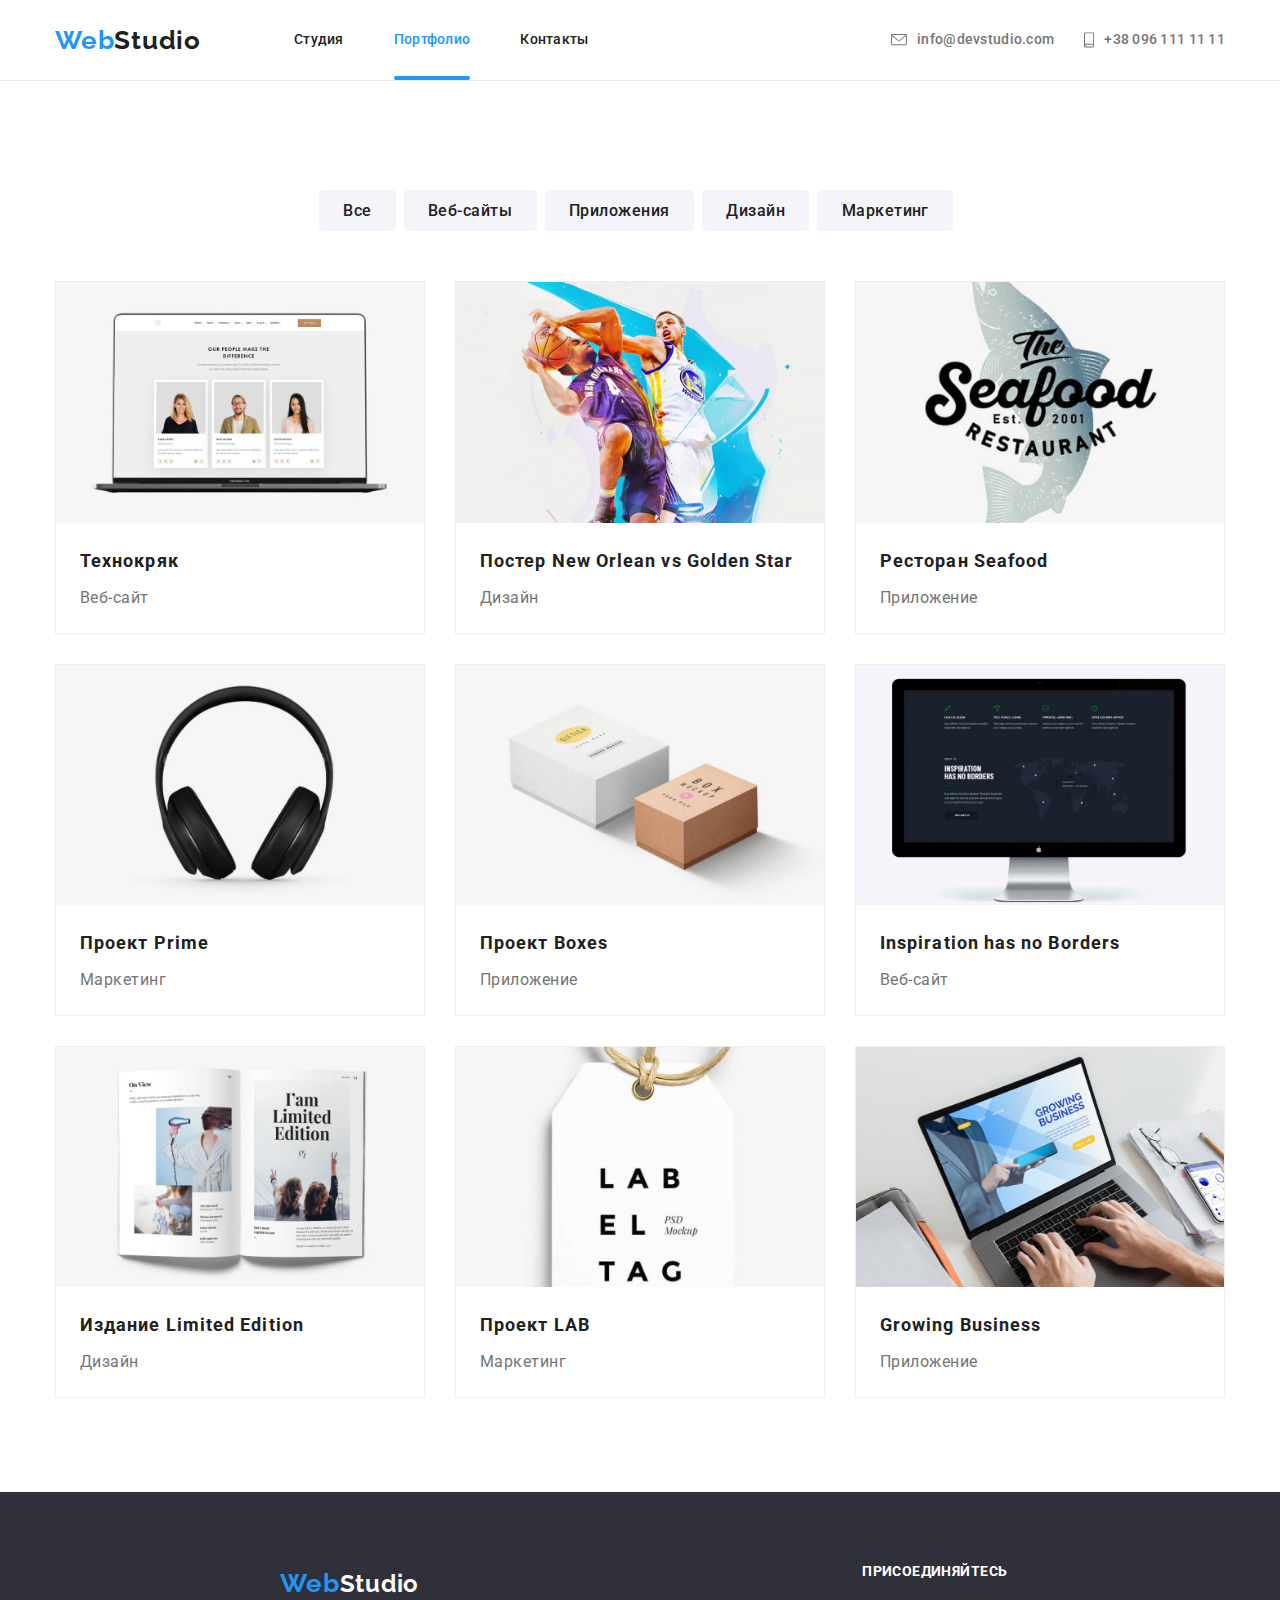
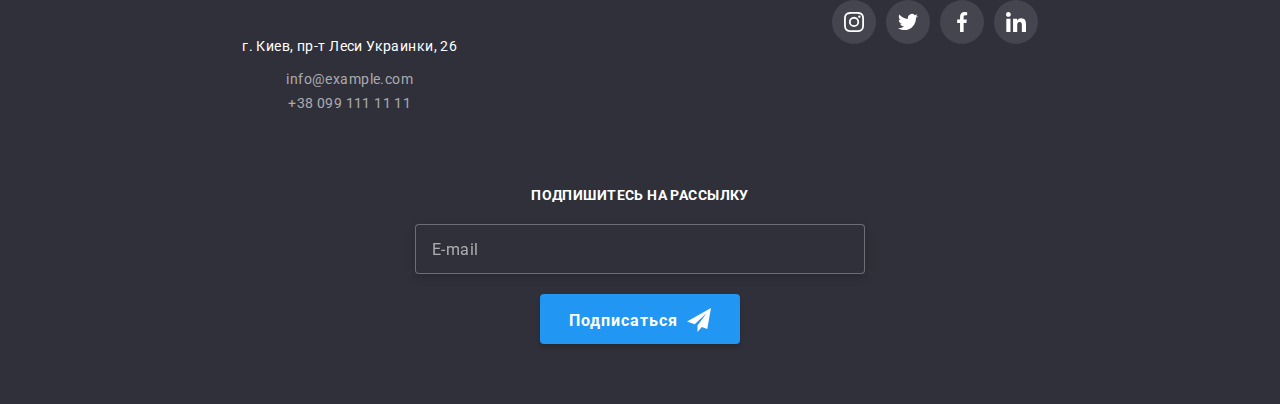
==== commit 0e1c813e: "Футер на таблетці 02" ====
--- a/portfolio.html
+++ b/portfolio.html
@@ -172,43 +172,45 @@
         </section>
     </main>
     <footer id="contacts" class="footer">
-        <div class="container footer-general">
-            <div class="footer-pack">
-                <a class="logo" href="./index.html">Web<span class="logo-bottom">Studio</span></a>
-                <ul class="footer-flexbox list">
-                    <li class="location">г. Киев, пр-т Леси Украинки, 26</li>
-                    <li><a class="mail" href="mailto:info@example.com">info@example.com</a></li>
-                    <li><a class="mail" href="tel:+380991111111">+38 099 111 11 11</a></li>
-                </ul>
-            </div>
-            <div class="appeal">
-                <p class="appeal-title">присоединяйтесь</p>
-                <ul class="schedule-socials list">
-                    <li><a class="footer-socials" href="">
-                            <svg class="links-icons">
-                                <use href="./images/sprite.svg#instagram"></use>
-                            </svg>
-                        </a>
-                    </li>
-                    <li><a class="footer-socials" href="">
-                            <svg class="links-icons">
-                                <use href="./images/sprite.svg#twitter"></use>
-                            </svg>
-                        </a>
-                    </li>
-                    <li><a class="footer-socials" href="">
-                            <svg class="links-icons">
-                                <use href="./images/sprite.svg#facebook"></use>
-                            </svg>
-                        </a>
-                    </li>
-                    <li><a class="footer-socials" href="">
-                            <svg class="links-icons">
-                                <use href="./images/sprite.svg#linkedin"></use>
-                            </svg>
-                        </a>
-                    </li>
-                </ul>
+        <div class="container">
+            <div class="footer-general">
+                <div class="footer-pack">
+                    <a class="logo" href="./index.html">Web<span class="logo-bottom">Studio</span></a>
+                    <ul class="footer-flexbox list">
+                        <li class="location">г. Киев, пр-т Леси Украинки, 26</li>
+                        <li><a class="mail" href="mailto:info@example.com">info@example.com</a></li>
+                        <li><a class="mail" href="tel:+380991111111">+38 099 111 11 11</a></li>
+                    </ul>
+                </div>
+                <div class="appeal">
+                    <p class="appeal-title">присоединяйтесь</p>
+                    <ul class="schedule-socials list">
+                        <li><a class="footer-socials" href="">
+                                <svg class="links-icons">
+                                    <use href="./images/sprite.svg#instagram"></use>
+                                </svg>
+                            </a>
+                        </li>
+                        <li><a class="footer-socials" href="">
+                                <svg class="links-icons">
+                                    <use href="./images/sprite.svg#twitter"></use>
+                                </svg>
+                            </a>
+                        </li>
+                        <li><a class="footer-socials" href="">
+                                <svg class="links-icons">
+                                    <use href="./images/sprite.svg#facebook"></use>
+                                </svg>
+                            </a>
+                        </li>
+                        <li><a class="footer-socials" href="">
+                                <svg class="links-icons">
+                                    <use href="./images/sprite.svg#linkedin"></use>
+                                </svg>
+                            </a>
+                        </li>
+                    </ul>
+                </div>
             </div>
             <div class="subscription">
                 <form autocomplete="off">
--- a/css/main.min.css
+++ b/css/main.min.css
@@ -1,2 +1,2 @@
-body{font-family:"Roboto", sans-serif;color:#757575;background-color:#fff}img{display:block;max-width:100%;height:auto}h1,h2,h3,p{margin-top:0}.list{margin:0;padding:0;list-style:none}.container{margin-left:auto;margin-right:auto;padding-left:15px;padding-right:15px}@media screen and (min-width: 480px){.container{width:480px}}@media screen and (min-width: 768px){.container{width:768px}}@media screen and (min-width: 1200px){.container{width:1200px}}.menu-btn{display:-webkit-inline-box;display:-ms-inline-flexbox;display:inline-flex;margin:0;padding:0;border:none;background-color:transparent;cursor:pointer}.menu-btn:hover .icon-cross,.menu-btn:focus .icon-cross,.menu-btn:hover .icon-menu,.menu-btn:focus .icon-menu{fill:#2196f3}.menu-btn .icon-cross{display:none}@media screen and (min-width: 768px){.menu-btn{display:none}}.menu-btn.is-open .icon-cross{display:block}.menu-btn.is-open .icon-menu{display:none}@media screen and (max-width: 767px){.menu-mobile{display:-webkit-box;display:-ms-flexbox;display:flex;-webkit-box-align:center;-ms-flex-align:center;align-items:center;-webkit-box-pack:justify;-ms-flex-pack:justify;justify-content:space-between}}.menu-container{background-color:#fff}@media screen and (max-width: 767px){.menu-container{display:none;position:absolute;z-index:1;left:0;top:100%;width:100%;padding-top:40px;padding-bottom:54px;border-top:solid #ececec 1px;-webkit-box-shadow:0px 4px 8px rgba(0,0,0,0.04),0px 2px 4px rgba(0,0,0,0.08),0px 1px 3px rgba(0,0,0,0.16);box-shadow:0px 4px 8px rgba(0,0,0,0.04),0px 2px 4px rgba(0,0,0,0.08),0px 1px 3px rgba(0,0,0,0.16)}.menu-container.is-open{display:block}}@media screen and (min-width: 768px){.menu-container{display:-webkit-box;display:-ms-flexbox;display:flex;-webkit-box-pack:justify;-ms-flex-pack:justify;justify-content:space-between;width:100%}}@media screen and (min-width: 1200px){.menu-container{width:100%}}header{position:relative}@media screen and (min-width: 768px){.main-top{display:-webkit-box;display:-ms-flexbox;display:flex;-webkit-box-align:center;-ms-flex-align:center;align-items:center}}@media screen and (max-width: 767px){.nav{text-align:center}}@media screen and (min-width: 768px){.nav{display:-webkit-box;display:-ms-flexbox;display:flex;-webkit-box-align:center;-ms-flex-align:center;align-items:center}}.logo-top{font-family:Raleway, sans-serif;font-weight:700;font-size:26px;line-height:1.19;letter-spacing:0.03em;color:#212121;text-decoration:none}.logo{font-family:Raleway, sans-serif;font-weight:700;font-size:26px;line-height:1.19;letter-spacing:0.03em;color:#2196f3;text-decoration:none}@media screen and (min-width: 768px){.site-nav{display:-webkit-box;display:-ms-flexbox;display:flex;margin-left:88px}.site-nav .item:not(:last-child){margin-right:50px}}@media screen and (min-width: 1200px){.site-nav{margin-left:93px}}.navigation{position:relative;display:-webkit-inline-box;display:-ms-inline-flexbox;display:inline-flex;padding-top:20px;padding-bottom:20px;font-weight:500;font-size:18px;line-height:1.167;letter-spacing:0.02em;color:#212121;text-decoration:none;-webkit-transition:color 250ms cubic-bezier(0.4, 0, 0.2, 1);transition:color 250ms cubic-bezier(0.4, 0, 0.2, 1)}.navigation:hover,.navigation:focus{color:#2196f3}.navigation.current{color:#2196f3}@media screen and (max-width: 767px){.navigation.current{padding-bottom:32px}}@media screen and (min-width: 768px){.navigation{padding-top:32px;padding-bottom:32px;font-size:14px;line-height:1.14}}.current::after{content:"";position:absolute;display:block;bottom:0;width:100%;height:4px;background-color:#2196f3;border-radius:2px}@media screen and (max-width: 767px){.schedule-contacts{text-align:center;-webkit-box-align:center;-ms-flex-align:center;align-items:center;padding-top:32px}}@media screen and (min-width: 768px) and (max-width: 1199px){.schedule-contacts{padding-top:16px;padding-bottom:16px}}@media screen and (min-width: 1200px){.schedule-contacts{display:-webkit-box;display:-ms-flexbox;display:flex;margin-left:auto}.schedule-contacts li:not(:last-child){margin-right:30px}}.contacts{display:-webkit-box;display:-ms-flexbox;display:flex;-webkit-box-align:center;-ms-flex-align:center;align-items:center;font-weight:500;font-size:18px;line-height:1.167;letter-spacing:0.02em;color:#757575;text-decoration:none;-webkit-transition:color 250ms cubic-bezier(0.4, 0, 0.2, 1);transition:color 250ms cubic-bezier(0.4, 0, 0.2, 1)}.contacts:hover,.contacts:focus{color:#2196f3}.contacts:hover .contacts-icon,.contacts:focus .contacts-icon{fill:#2196f3}@media screen and (min-width: 768px){.contacts{font-size:12px;padding-top:5px;padding-bottom:5px}}@media screen and (min-width: 1200px){.contacts{display:-webkit-box;display:-ms-flexbox;display:flex;padding-top:32px;padding-bottom:32px;font-size:14px;line-height:1.14}}.contacts-icon{margin-right:10px;fill:#757575;-webkit-transition:fill 250ms cubic-bezier(0.4, 0, 0.2, 1);transition:fill 250ms cubic-bezier(0.4, 0, 0.2, 1)}.hero{padding-top:118px;padding-bottom:118px}.hero-container{max-width:360px;margin-left:auto;margin-right:auto;text-align:center}.hero-container .hero-title{margin-top:0;margin-bottom:30px;font-weight:900;font-size:26px;line-height:1.62;letter-spacing:0.06em;text-transform:uppercase;color:#fff}.hero-container .hero-button{display:inline-block;font-weight:700;font-size:16px;line-height:1.88;-webkit-box-align:center;-ms-flex-align:center;align-items:center;text-align:center;letter-spacing:0.06em;color:#fff;background-color:#2196f3;border-radius:4px;border:0px;padding:10px 32px;min-width:200px;-webkit-box-shadow:0px 4px 4px rgba(0,0,0,0.15);box-shadow:0px 4px 4px rgba(0,0,0,0.15);cursor:pointer}.hero-container .hero-button:hover,.hero-container .hero-button:focus{color:#2196f3;background-color:#fff}.overlay{max-width:480px;height:400px;margin-left:auto;margin-right:auto;background-image:-webkit-gradient(linear, left top, right top, from(rgba(47,48,58,0.4)), to(rgba(47,48,58,0.4))),url("../images/header-img.jpg");background-image:linear-gradient(to right, rgba(47,48,58,0.4), rgba(47,48,58,0.4)),url("../images/header-img.jpg");background-repeat:no-repeat;background-position:center;background-size:cover;background-color:#2f303a}.backdrop{position:fixed;top:0;left:0;padding:93px 15px;width:100%;height:100%;background-color:rgba(0,0,0,0.2);z-index:1;opacity:1;-webkit-transition:opacity 250ms cubic-bezier(0.4, 0, 0.2, 1);transition:opacity 250ms cubic-bezier(0.4, 0, 0.2, 1)}.backdrop.is-hidden{opacity:0;pointer-events:none}.backdrop.is-hidden .modal{-webkit-transform:translate(-50%, -50%) scale(0.9);transform:translate(-50%, -50%) scale(0.9)}.modal{position:relative;display:-webkit-box;display:-ms-flexbox;display:flex;margin-left:auto;margin-right:auto;max-width:450px;min-height:609px;background-color:#fff;-webkit-box-shadow:0px 1px 3px rgba(0,0,0,0.12),0px 1px 1px rgba(0,0,0,0.14),0px 2px 1px rgba(0,0,0,0.2);box-shadow:0px 1px 3px rgba(0,0,0,0.12),0px 1px 1px rgba(0,0,0,0.14),0px 2px 1px rgba(0,0,0,0.2);border-radius:4px}@media screen and (min-width: 768px){.modal{position:absolute;top:50%;left:50%;-webkit-transform:translate(-50%, -50%) scale(1);transform:translate(-50%, -50%) scale(1);-webkit-transition:-webkit-transform 250ms cubic-bezier(0.4, 0, 0.2, 1);transition:-webkit-transform 250ms cubic-bezier(0.4, 0, 0.2, 1);transition:transform 250ms cubic-bezier(0.4, 0, 0.2, 1);transition:transform 250ms cubic-bezier(0.4, 0, 0.2, 1), -webkit-transform 250ms cubic-bezier(0.4, 0, 0.2, 1)}}@media screen and (min-width: 1200px){.modal{position:absolute;top:50%;left:50%;min-width:528px;min-height:581px;-webkit-transform:translate(-50%, -50%) scale(1);transform:translate(-50%, -50%) scale(1);-webkit-transition:-webkit-transform 250ms cubic-bezier(0.4, 0, 0.2, 1);transition:-webkit-transform 250ms cubic-bezier(0.4, 0, 0.2, 1);transition:transform 250ms cubic-bezier(0.4, 0, 0.2, 1);transition:transform 250ms cubic-bezier(0.4, 0, 0.2, 1), -webkit-transform 250ms cubic-bezier(0.4, 0, 0.2, 1)}}.close-btn{position:absolute;top:8px;right:8px;width:30px;height:30px;border-radius:50%;border:1px solid rgba(0,0,0,0.1);background-color:#fff;cursor:pointer}.close-btn .cross{position:absolute;top:50%;left:50%;-webkit-transform:translate(-50%, -50%);transform:translate(-50%, -50%);-webkit-transition:fill 250ms cubic-bezier(0.4, 0, 0.2, 1);transition:fill 250ms cubic-bezier(0.4, 0, 0.2, 1)}.close-btn:hover .cross,.close-btn:focus .cross{fill:#2196f3}.modal-title{margin-bottom:12px;font-weight:700;font-size:20px;line-height:1.15;text-align:center;letter-spacing:0.03em;color:#212121}.features-section{padding-top:60px;padding-bottom:30px}.features-schedule .features-item::before{display:block;content:"";height:120px;margin-bottom:30px;background-color:#f5f4fa;background-repeat:no-repeat;background-position:center}.features-schedule .features-item:nth-child(1)::before{background-image:url("../images/icons/antenna 1.svg")}.features-schedule .features-item:nth-child(2)::before{background-image:url("../images/icons/clock 1.svg")}.features-schedule .features-item:nth-child(3)::before{background-image:url("../images/icons/diagram 1.svg")}.features-schedule .features-item:nth-child(4)::before{background-image:url("../images/icons/astronaut 1.svg")}.features{margin-bottom:10px;font-weight:700;font-size:14px;line-height:1.14;letter-spacing:0.03em;text-align:center;text-transform:uppercase;color:#212121}.features-text{margin-bottom:30px;font-weight:400;font-size:14px;line-height:1.71;letter-spacing:0.03em;color:#757575}@media screen and (max-width: 1199px){.job-section{padding-bottom:94px;display:none}}.job-title{margin-bottom:50px;font-weight:700;font-size:36px;line-height:1.17;text-align:center;letter-spacing:0.03em;color:#212121}.job-schedule{display:-webkit-box;display:-ms-flexbox;display:flex;padding:0;margin:0}.job-schedule .job-item{position:relative}.job-schedule .job-item:not(:last-child){margin-right:30px}.label{position:absolute;left:0;bottom:0;width:100%;padding-top:27px;padding-bottom:27px;margin:0;display:block;text-align:center;font-weight:700;font-size:14px;line-height:1.14;letter-spacing:0.03em;text-transform:uppercase;color:#f5f4fa;background:rgba(47,48,58,0.8)}.team{padding-top:60px;padding-bottom:30px;background-color:#f5f4fa}.team-title{margin-bottom:30px;font-weight:700;font-size:36px;line-height:1.17;text-align:center;letter-spacing:0.03em;color:#212121}.team-item{margin-bottom:30px;-webkit-box-shadow:0px 1px 3px rgba(0,0,0,0.12),0px 1px 1px rgba(0,0,0,0.14),0px 2px 1px rgba(0,0,0,0.2);box-shadow:0px 1px 3px rgba(0,0,0,0.12),0px 1px 1px rgba(0,0,0,0.14),0px 2px 1px rgba(0,0,0,0.2);border-radius:0px 0px 4px 4px;background-color:#fff}.team-photo{margin-bottom:30px}.name{margin-bottom:10px;font-weight:500;font-size:16px;line-height:1.19;text-align:center;letter-spacing:0.03em;color:#212121}.employment{margin-bottom:16px;font-weight:400;font-size:16px;line-height:1.19;text-align:center;letter-spacing:0.03em}.social{display:-webkit-box;display:-ms-flexbox;display:flex;-webkit-box-pack:center;-ms-flex-pack:center;justify-content:center;padding-bottom:30px}.social>li:not(:last-child){margin-right:10px}.social-links{display:-webkit-box;display:-ms-flexbox;display:flex;width:44px;height:44px;-webkit-box-pack:center;-ms-flex-pack:center;justify-content:center;-webkit-box-align:center;-ms-flex-align:center;align-items:center;border-radius:50%;fill:#afb1b8;background-color:#fff;-webkit-transition:background-color 250ms cubic-bezier(0.4, 0, 0.2, 1);transition:background-color 250ms cubic-bezier(0.4, 0, 0.2, 1)}.social-links .links-icons{width:20px;height:20px;-webkit-transition:fill 250ms cubic-bezier(0.4, 0, 0.2, 1);transition:fill 250ms cubic-bezier(0.4, 0, 0.2, 1)}.social-links:hover,.social-links:focus{background-color:#2196f3}.social-links:hover .links-icons,.social-links:focus .links-icons{fill:#fff}.customers{padding-top:60px;padding-bottom:60px}.customers-title{margin-bottom:30px;font-weight:700;font-size:28px;line-height:1.18;text-align:center;letter-spacing:0.03em;color:#212121}.customers-schedule{display:-webkit-box;display:-ms-flexbox;display:flex;-ms-flex-wrap:wrap;flex-wrap:wrap;margin:-15px}.customers-schedule .item{-ms-flex-preferred-size:calc((100% - 4 * 15px) / 2);flex-basis:calc((100% - 4 * 15px) / 2);margin:15px}.customers-links{display:-webkit-box;display:-ms-flexbox;display:flex;height:90px;border:1px solid #afb1b8;border-radius:4px;-webkit-box-pack:center;-ms-flex-pack:center;justify-content:center;-webkit-box-align:center;-ms-flex-align:center;align-items:center;-webkit-transition:background-color,border-color 250ms cubic-bezier(0.4, 0, 0.2, 1);transition:background-color,border-color 250ms cubic-bezier(0.4, 0, 0.2, 1)}.customers-links .customers-icons{fill:#afb1b8;-webkit-transition:fill 250ms cubic-bezier(0.4, 0, 0.2, 1);transition:fill 250ms cubic-bezier(0.4, 0, 0.2, 1)}.customers-links:hover,.customers-links:focus{background-color:#fff;border-color:#2196f3}.customers-links:hover .customers-icons,.customers-links:focus .customers-icons{fill:#2196f3}footer{background-color:#2f303a}.footer{padding-top:60px;padding-bottom:60px}footer .logo{display:block;text-align:center;padding:16px 0px}.logo-bottom{font-family:Raleway, sans-serif;font-weight:700;font-size:24px;line-height:1.17;text-align:center;letter-spacing:0.03em;color:#fff;text-decoration:none}.footer-general{text-align:center}.footer-pack{margin-bottom:60px}.address-flexbox{display:-webkit-box;display:-ms-flexbox;display:flex;-webkit-box-orient:vertical;-webkit-box-direction:normal;-ms-flex-direction:column;flex-direction:column}.location{margin-bottom:9px;margin-top:20px;font-family:Roboto, sans-serif;font-style:normal;font-weight:400;font-size:14px;line-height:1.71;letter-spacing:0.03em;color:#fff}.mail{font-family:Roboto, sans-serif;font-style:normal;font-weight:400;font-size:14px;line-height:1.71;text-decoration:none;text-align:center;letter-spacing:0.03em;color:rgba(255,255,255,0.6)}.mail+.mail{margin-top:9px}.appeal{padding-top:12px}.appeal-title{margin-bottom:20px;font-weight:700;font-size:14px;line-height:1.14;letter-spacing:0.03em;text-align:center;text-transform:uppercase;color:#fff}.schedule-socials{display:-webkit-box;display:-ms-flexbox;display:flex;-webkit-box-pack:center;-ms-flex-pack:center;justify-content:center;margin-bottom:60px}.schedule-socials>li:not(:last-child){margin-right:10px}.footer-socials{display:-webkit-box;display:-ms-flexbox;display:flex;-webkit-box-pack:center;-ms-flex-pack:center;justify-content:center;width:44px;height:44px;-webkit-box-align:center;-ms-flex-align:center;align-items:center;border-radius:50%;fill:#fff;background-color:rgba(255,255,255,0.1);-webkit-transition:fill,background-color 250ms cubic-bezier(0.4, 0, 0.2, 1);transition:fill,background-color 250ms cubic-bezier(0.4, 0, 0.2, 1)}.footer-socials .links-icons{width:20px;height:20px;-webkit-transition:fill 250ms cubic-bezier(0.4, 0, 0.2, 1);transition:fill 250ms cubic-bezier(0.4, 0, 0.2, 1)}.footer-socials:hover,.footer-socials:focus{background-color:#2196f3}.footer-socials:hover .links-icons,.footer-socials:focus .links-icons{fill:#fff}.subscription{padding-top:12px}.subscription-title{margin-bottom:20px;font-weight:700;font-size:14px;line-height:1.14;letter-spacing:0.03em;text-transform:uppercase;text-align:center;color:#fff}.subscription-input{width:100%;height:50px;padding:15px 16px;margin-bottom:20px;color:#fff;background-color:#2f303a;border:1px solid rgba(255,255,255,0.3);-webkit-box-sizing:border-box;box-sizing:border-box;-webkit-filter:drop-shadow(0px 4px 4px rgba(0,0,0,0.15));filter:drop-shadow(0px 4px 4px rgba(0,0,0,0.15));border-radius:4px}.subscription-input::-webkit-input-placeholder{font-weight:400;font-size:16px;line-height:1.25;letter-spacing:0.03em;color:rgba(255,255,255,0.6)}.subscription-input:-ms-input-placeholder{font-weight:400;font-size:16px;line-height:1.25;letter-spacing:0.03em;color:rgba(255,255,255,0.6)}.subscription-input::-ms-input-placeholder{font-weight:400;font-size:16px;line-height:1.25;letter-spacing:0.03em;color:rgba(255,255,255,0.6)}.subscription-input::placeholder{font-weight:400;font-size:16px;line-height:1.25;letter-spacing:0.03em;color:rgba(255,255,255,0.6)}.subscription-btn{position:relative;width:200px;height:50px;font-weight:700;font-size:16px;line-height:1.88;-webkit-box-align:center;-ms-flex-align:center;align-items:center;text-align:center;letter-spacing:0.06em;color:#fff;background:#2196f3;border:0;-webkit-box-shadow:0px 4px 4px rgba(0,0,0,0.15);box-shadow:0px 4px 4px rgba(0,0,0,0.15);border-radius:4px;cursor:pointer}.subscription-btn .icon-send{position:relative;top:6px;margin-left:4px;fill:#fff;-webkit-box-align:center;-ms-flex-align:center;align-items:center}.subscription-btn:hover,.subscription-btn:focus{color:#2196f3;background-color:#fff}.subscription-btn:hover .icon-send,.subscription-btn:focus .icon-send{fill:#2196f3}.header{border-bottom:1px solid #ececec}.button{font-family:Roboto, sans-serif;font-weight:500;font-size:16px;line-height:1.62;letter-spacing:0.03em;color:#212121;background-color:#f5f4fa;border-radius:4px;padding:5.76px 22.28px;border:2px solid transparent;cursor:pointer;-webkit-transition:color,background-color 250ms cubic-bezier(0.4, 0, 0.2, 1);transition:color,background-color 250ms cubic-bezier(0.4, 0, 0.2, 1)}.button:hover,.button:focus{background-color:#2196f3;color:#fff}.filters{display:-webkit-box;display:-ms-flexbox;display:flex;-ms-flex-wrap:wrap;flex-wrap:wrap;padding-top:60px;padding-bottom:40px}.filters .filters-item{margin-right:8px;margin-top:15px}.projects-section{padding-bottom:60px}.projects-item{border:1px solid #eeeeee;width:450px;background:#fff;-webkit-transition:-webkit-box-shadow 250ms cubic-bezier(0.4, 0, 0.2, 1);transition:-webkit-box-shadow 250ms cubic-bezier(0.4, 0, 0.2, 1);transition:box-shadow 250ms cubic-bezier(0.4, 0, 0.2, 1);transition:box-shadow 250ms cubic-bezier(0.4, 0, 0.2, 1), -webkit-box-shadow 250ms cubic-bezier(0.4, 0, 0.2, 1)}.projects-item:not(:last-child){margin-bottom:30px}.projects-title{padding-left:24px;padding-top:20px;margin-bottom:4px;font-weight:700;font-size:18px;line-height:2;letter-spacing:0.06em;color:#212121}.projects{padding-left:24px;margin-bottom:0;font-weight:400;font-size:16px;line-height:1.87;letter-spacing:0.03em;color:#757575}.projects-link{display:block;padding-bottom:20px;text-decoration:none}.projects-link:hover .subitem,.projects-link:focus .subitem{-webkit-transform:translateY(0);transform:translateY(0);opacity:1}.projects-link:hover,.projects-link:focus{-webkit-box-shadow:0px 1px 1px rgba(0,0,0,0.12),0px 4px 4px rgba(0,0,0,0.06),1px 4px 6px rgba(0,0,0,0.16);box-shadow:0px 1px 1px rgba(0,0,0,0.12),0px 4px 4px rgba(0,0,0,0.06),1px 4px 6px rgba(0,0,0,0.16)}.projects-thumb{position:relative;overflow:hidden}.projects-thumb:hover .subitem,.projects-thumb:focus .subitem{opacity:1}.subitem{position:absolute;padding:63px 24px;bottom:0;left:0;width:100%;height:100%;margin:0;opacity:0;font-weight:400;font-size:18px;line-height:1.56;letter-spacing:0.03em;color:#fff;background-color:rgba(33,150,243,0.9);-webkit-transform:translateY(100%);transform:translateY(100%);-webkit-transition:opacity,-webkit-transform 250ms cubic-bezier(0.4, 0, 0.2, 1);transition:opacity,-webkit-transform 250ms cubic-bezier(0.4, 0, 0.2, 1);transition:opacity,transform 250ms cubic-bezier(0.4, 0, 0.2, 1);transition:opacity,transform 250ms cubic-bezier(0.4, 0, 0.2, 1),-webkit-transform 250ms cubic-bezier(0.4, 0, 0.2, 1)}.form{width:448px;margin:40px}.form-field{position:relative;display:-webkit-box;display:-ms-flexbox;display:flex;-webkit-box-orient:vertical;-webkit-box-direction:normal;-ms-flex-direction:column;flex-direction:column;margin-bottom:10px}.form-field .form-input{height:40px;padding-left:42px;padding-top:11px;padding-right:12px;padding-bottom:11px;font-size:12px;color:#212121;border:1px solid rgba(33,33,33,0.2);border-radius:4px;cursor:pointer;-webkit-transition:fill 250ms cubic-bezier(0.4, 0, 0.2, 1);transition:fill 250ms cubic-bezier(0.4, 0, 0.2, 1)}.form-field .form-input:focus{outline:0;border-color:#2196f3}.form-field .form-input:focus ~ .form-element{fill:#2196f3}.form-field .form-element{position:absolute;top:28px;left:12px}.form-label{margin-bottom:4px;font-size:12px}textarea{height:120px;padding:16px 12px;margin-bottom:10px;font-weight:400;font-size:12px;line-height:1.17;letter-spacing:0.01em;color:#212121;border:1px solid rgba(33,33,33,0.2);border-radius:4px;resize:none}textarea::-webkit-input-placeholder{color:rgba(117,117,117,0.5)}textarea:-ms-input-placeholder{color:rgba(117,117,117,0.5)}textarea::-ms-input-placeholder{color:rgba(117,117,117,0.5)}textarea::placeholder{color:rgba(117,117,117,0.5)}textarea:focus{outline:0;border-color:#2196f3}.agreement-check{display:-webkit-box;display:-ms-flexbox;display:flex;-webkit-box-align:center;-ms-flex-align:center;align-items:center;-webkit-box-pack:center;-ms-flex-pack:center;justify-content:center}.checkbox{display:-webkit-box;display:-ms-flexbox;display:flex;-webkit-box-pack:center;-ms-flex-pack:center;justify-content:center;margin-right:10px;position:absolute;width:1px;height:1px;margin:-1px;border:0;padding:0;clip:rect(0 0 0 0);overflow:hidden}.check{position:absolute;top:5px;left:-20px;width:16px;height:15px;border-radius:2px;border:2px solid #212121}.checkbox:checked+.check{background-image:url(../images/icons/check-on.svg);background-size:contain;border:0}.agreement-form{position:relative;font-weight:400;font-size:14px;line-height:1.71;letter-spacing:0.03em;color:#757575}.form-btn{display:-webkit-box;display:-ms-flexbox;display:flex;-webkit-box-pack:center;-ms-flex-pack:center;justify-content:center;margin-top:30px}.condition{text-decoration:underline;color:#2196f3}.confirm-btn{display:inline-block;min-width:200px;height:50px;font-weight:700;font-size:16px;line-height:1.88;text-align:center;letter-spacing:0.06em;color:#fff;background:#2196f3;border:0;-webkit-box-shadow:0px 4px 4px rgba(0,0,0,0.15);box-shadow:0px 4px 4px rgba(0,0,0,0.15);border-radius:4px;cursor:pointer}.confirm-btn:hover,.confirm-btn:focus{color:#2196f3;background-color:#fff}
+html{-webkit-box-sizing:border-box;box-sizing:border-box}*,*::before,*::after{-webkit-box-sizing:inherit;box-sizing:inherit}body{font-family:"Roboto", sans-serif;color:#757575;background-color:#fff}img{display:block;max-width:100%;height:auto}h1,h2,h3,p{margin-top:0}.list{margin:0;padding:0;list-style:none}.container{width:100%;margin-left:auto;margin-right:auto;padding-left:15px;padding-right:15px}@media screen and (min-width: 480px){.container{width:480px}}@media screen and (min-width: 768px){.container{width:768px}}@media screen and (min-width: 1200px){.container{width:1200px}}.menu-btn{display:-webkit-inline-box;display:-ms-inline-flexbox;display:inline-flex;margin:0;padding:0;border:none;background-color:transparent;cursor:pointer}.menu-btn:hover .icon-cross,.menu-btn:focus .icon-cross,.menu-btn:hover .icon-menu,.menu-btn:focus .icon-menu{fill:#2196f3}.menu-btn .icon-cross{display:none}@media screen and (min-width: 768px){.menu-btn{display:none}}.menu-btn.is-open .icon-cross{display:block}.menu-btn.is-open .icon-menu{display:none}@media screen and (max-width: 767px){.menu-mobile{display:-webkit-box;display:-ms-flexbox;display:flex;-webkit-box-align:center;-ms-flex-align:center;align-items:center;-webkit-box-pack:justify;-ms-flex-pack:justify;justify-content:space-between;padding-top:16px;padding-bottom:16px}}.menu-container{background-color:#fff}@media screen and (max-width: 767px){.menu-container{display:none;position:absolute;z-index:1;left:0;top:100%;width:100%;padding-top:60px;padding-bottom:60px;border-top:solid #ececec 1px;-webkit-box-shadow:0px 4px 8px rgba(0,0,0,0.04),0px 2px 4px rgba(0,0,0,0.08),0px 1px 3px rgba(0,0,0,0.16);box-shadow:0px 4px 8px rgba(0,0,0,0.04),0px 2px 4px rgba(0,0,0,0.08),0px 1px 3px rgba(0,0,0,0.16)}.menu-container.is-open{display:block}}@media screen and (min-width: 768px){.menu-container{display:-webkit-box;display:-ms-flexbox;display:flex;-webkit-box-pack:justify;-ms-flex-pack:justify;justify-content:space-between;width:100%}}@media screen and (min-width: 1200px){.menu-container{width:100%}}header{position:relative}@media screen and (min-width: 768px){.main-top{display:-webkit-box;display:-ms-flexbox;display:flex;-webkit-box-align:center;-ms-flex-align:center;align-items:center}}@media screen and (max-width: 767px){.nav{text-align:center}}@media screen and (min-width: 768px){.nav{display:-webkit-box;display:-ms-flexbox;display:flex;-webkit-box-align:center;-ms-flex-align:center;align-items:center}}.logo-top{font-family:Raleway, sans-serif;font-weight:700;font-size:24px;line-height:1.17;letter-spacing:0.03em;color:#212121;text-decoration:none}@media screen and (min-width: 1200px){.logo-top{font-size:26px;line-height:1.19}}.logo{font-family:Raleway, sans-serif;font-weight:700;font-size:24px;line-height:1.17;letter-spacing:0.03em;color:#2196f3;text-decoration:none}@media screen and (max-width: 767px){.logo{padding:16px 0px}}@media screen and (min-width: 1200px){.logo{font-size:26px;line-height:1.19}}@media screen and (max-width: 767px){.site-nav{padding-bottom:60px}}@media screen and (min-width: 768px){.site-nav{display:-webkit-box;display:-ms-flexbox;display:flex;margin-left:88px}.site-nav .item:not(:last-child){margin-right:50px}}@media screen and (min-width: 1200px){.site-nav{margin-left:93px}}.navigation{position:relative;display:-webkit-inline-box;display:-ms-inline-flexbox;display:inline-flex;-webkit-box-pack:center;-ms-flex-pack:center;justify-content:center;padding-top:20px;padding-bottom:20px;font-weight:500;font-size:18px;line-height:1.167;letter-spacing:0.02em;color:#212121;text-decoration:none;-webkit-transition:color 250ms cubic-bezier(0.4, 0, 0.2, 1);transition:color 250ms cubic-bezier(0.4, 0, 0.2, 1)}.navigation:hover,.navigation:focus{color:#2196f3}.navigation.current{color:#2196f3}@media screen and (max-width: 767px){.navigation.current{padding-bottom:32px}}@media screen and (min-width: 768px){.navigation{padding-top:32px;padding-bottom:32px;font-size:14px;line-height:1.14}}.current::after{content:"";position:absolute;display:block;bottom:0;width:100%;height:4px;background-color:#2196f3;border-radius:2px}@media screen and (max-width: 767px){.current::after{bottom:22px}}@media screen and (max-width: 767px){.schedule-contacts{text-align:center;-webkit-box-align:center;-ms-flex-align:center;align-items:center}.schedule-contacts li:not(:last-child){margin-bottom:16px}}@media screen and (min-width: 768px) and (max-width: 1199px){.schedule-contacts{padding-top:21px;padding-bottom:21px;display:block;-webkit-box-align:center;-ms-flex-align:center;align-items:center}.schedule-contacts li:not(:last-child){margin-bottom:10px}}.schedule-contacts .item{margin-top:0;margin-left:0;margin-bottom:0}@media screen and (min-width: 1200px){.schedule-contacts{display:-webkit-box;display:-ms-flexbox;display:flex;margin-left:auto}.schedule-contacts li:not(:last-child){margin-right:30px}}.contacts{display:block;-webkit-box-align:center;-ms-flex-align:center;align-items:center;font-weight:500;font-size:18px;line-height:1.167;letter-spacing:0.02em;color:#757575;text-decoration:none;-webkit-transition:color 250ms cubic-bezier(0.4, 0, 0.2, 1);transition:color 250ms cubic-bezier(0.4, 0, 0.2, 1)}.contacts:hover,.contacts:focus{color:#2196f3}.contacts:hover .contacts-icon,.contacts:focus .contacts-icon{fill:#2196f3}@media screen and (min-width: 768px){.contacts{font-size:12px;line-height:1.17}}@media screen and (min-width: 1200px){.contacts{display:-webkit-box;display:-ms-flexbox;display:flex;padding-top:32px;padding-bottom:32px;font-size:14px;line-height:1.14}}.contacts-icon{margin-right:10px;fill:#757575;-webkit-transition:fill 250ms cubic-bezier(0.4, 0, 0.2, 1);transition:fill 250ms cubic-bezier(0.4, 0, 0.2, 1)}.hero{padding-top:118px;padding-bottom:118px}@media screen and (min-width: 1200px){.hero{padding-top:200px;padding-bottom:200px}}.hero-container{max-width:360px;margin-left:auto;margin-right:auto;text-align:center}@media screen and (min-width: 1200px){.hero-container{max-width:696px}}.hero-container .hero-title{margin-top:0;margin-bottom:30px;font-weight:900;font-size:26px;line-height:1.62;letter-spacing:0.06em;text-transform:uppercase;color:#fff}@media screen and (min-width: 1200px){.hero-container .hero-title{font-size:44px;line-height:1.36}}.hero-container .hero-button{display:inline-block;font-weight:700;font-size:16px;line-height:1.88;-webkit-box-align:center;-ms-flex-align:center;align-items:center;text-align:center;letter-spacing:0.06em;color:#fff;background-color:#2196f3;border-radius:4px;border:0px;padding:10px 32px;min-width:200px;-webkit-box-shadow:0px 4px 4px rgba(0,0,0,0.15);box-shadow:0px 4px 4px rgba(0,0,0,0.15);cursor:pointer}.hero-container .hero-button:hover,.hero-container .hero-button:focus{color:#2196f3;background-color:#fff}.overlay{margin-left:auto;margin-right:auto;background-image:-webkit-gradient(linear, left top, right top, from(rgba(47,48,58,0.4)), to(rgba(47,48,58,0.4))),url(../images/mobile/hero.jpg);background-image:linear-gradient(to right, rgba(47,48,58,0.4), rgba(47,48,58,0.4)),url(../images/mobile/hero.jpg);background-repeat:no-repeat;background-position:center;background-size:cover}@media screen and (min-device-pixel-ratio: 2), screen and (-webkit-min-device-pixel-ratio: 2), screen and (min-resolution: 192dpi), screen and (min-resolution: 2dppx){.overlay{background-image:-webkit-gradient(linear, left top, right top, from(rgba(47,48,58,0.4)), to(rgba(47,48,58,0.4))),url(../images/mobile/hero@2x.jpg);background-image:linear-gradient(to right, rgba(47,48,58,0.4), rgba(47,48,58,0.4)),url(../images/mobile/hero@2x.jpg)}}@media screen and (min-width: 768px){.overlay{background-image:-webkit-gradient(linear, left top, right top, from(rgba(47,48,58,0.4)), to(rgba(47,48,58,0.4))),url(../images/tablet/hero.jpg);background-image:linear-gradient(to right, rgba(47,48,58,0.4), rgba(47,48,58,0.4)),url(../images/tablet/hero.jpg)}}@media screen and (min-width: 768px) and (min-device-pixel-ratio: 2), screen and (min-width: 768px) and (-webkit-min-device-pixel-ratio: 2), screen and (min-width: 768px) and (min-resolution: 192dpi), screen and (min-width: 768px) and (min-resolution: 2dppx){.overlay{background-image:-webkit-gradient(linear, left top, right top, from(rgba(47,48,58,0.4)), to(rgba(47,48,58,0.4))),url(../images/tablet/hero@2x.jpg);background-image:linear-gradient(to right, rgba(47,48,58,0.4), rgba(47,48,58,0.4)),url(../images/tablet/hero@2x.jpg)}}@media screen and (min-width: 768px) and (min-width: 1200px){.overlay{background-image:-webkit-gradient(linear, left top, right top, from(rgba(47,48,58,0.4)), to(rgba(47,48,58,0.4))),url(../images/desktop/hero.jpg);background-image:linear-gradient(to right, rgba(47,48,58,0.4), rgba(47,48,58,0.4)),url(../images/desktop/hero.jpg)}}@media screen and (min-width: 768px) and (min-width: 1200px) and (min-device-pixel-ratio: 2), screen and (min-width: 768px) and (min-width: 1200px) and (-webkit-min-device-pixel-ratio: 2), screen and (min-width: 768px) and (min-width: 1200px) and (min-resolution: 192dpi), screen and (min-width: 768px) and (min-width: 1200px) and (min-resolution: 2dppx){.overlay{background-image:-webkit-gradient(linear, left top, right top, from(rgba(47,48,58,0.4)), to(rgba(47,48,58,0.4))),url(../images/desktop/hero@2x.jpg);background-image:linear-gradient(to right, rgba(47,48,58,0.4), rgba(47,48,58,0.4)),url(../images/desktop/hero@2x.jpg)}}.backdrop{position:fixed;top:0;left:0;padding:93px 15px;width:100%;height:100%;background-color:rgba(0,0,0,0.2);z-index:1;opacity:1;overflow-y:scroll;-webkit-transition:opacity 250ms cubic-bezier(0.4, 0, 0.2, 1);transition:opacity 250ms cubic-bezier(0.4, 0, 0.2, 1)}.backdrop.is-hidden{opacity:0;pointer-events:none}.backdrop.is-hidden .modal{-webkit-transform:translate(-50%, -50%) scale(0.9);transform:translate(-50%, -50%) scale(0.9)}.modal{position:relative;display:-webkit-box;display:-ms-flexbox;display:flex;margin-left:auto;margin-right:auto;max-width:450px;min-height:609px;background-color:#fff;-webkit-box-shadow:0px 1px 3px rgba(0,0,0,0.12),0px 1px 1px rgba(0,0,0,0.14),0px 2px 1px rgba(0,0,0,0.2);box-shadow:0px 1px 3px rgba(0,0,0,0.12),0px 1px 1px rgba(0,0,0,0.14),0px 2px 1px rgba(0,0,0,0.2);border-radius:4px}@media screen and (min-width: 768px){.modal{position:absolute;top:50%;left:50%;-webkit-transform:translate(-50%, -50%) scale(1);transform:translate(-50%, -50%) scale(1);-webkit-transition:-webkit-transform 250ms cubic-bezier(0.4, 0, 0.2, 1);transition:-webkit-transform 250ms cubic-bezier(0.4, 0, 0.2, 1);transition:transform 250ms cubic-bezier(0.4, 0, 0.2, 1);transition:transform 250ms cubic-bezier(0.4, 0, 0.2, 1), -webkit-transform 250ms cubic-bezier(0.4, 0, 0.2, 1)}}@media screen and (min-width: 1200px){.modal{position:absolute;top:50%;left:50%;min-width:528px;min-height:581px;-webkit-transform:translate(-50%, -50%) scale(1);transform:translate(-50%, -50%) scale(1);-webkit-transition:-webkit-transform 250ms cubic-bezier(0.4, 0, 0.2, 1);transition:-webkit-transform 250ms cubic-bezier(0.4, 0, 0.2, 1);transition:transform 250ms cubic-bezier(0.4, 0, 0.2, 1);transition:transform 250ms cubic-bezier(0.4, 0, 0.2, 1), -webkit-transform 250ms cubic-bezier(0.4, 0, 0.2, 1)}}.close-btn{position:absolute;top:8px;right:8px;width:30px;height:30px;border-radius:50%;border:1px solid rgba(0,0,0,0.1);background-color:#fff;cursor:pointer}.close-btn .cross{position:absolute;top:50%;left:50%;-webkit-transform:translate(-50%, -50%);transform:translate(-50%, -50%);-webkit-transition:fill 250ms cubic-bezier(0.4, 0, 0.2, 1);transition:fill 250ms cubic-bezier(0.4, 0, 0.2, 1)}.close-btn:hover .cross,.close-btn:focus .cross{fill:#2196f3}.modal-title{margin-bottom:12px;font-weight:700;font-size:20px;line-height:1.15;text-align:center;letter-spacing:0.03em;color:#212121}.features-section{padding-top:60px;padding-bottom:30px}@media screen and (min-width: 768px) and (max-width: 1199px){.features-section{padding-top:60px;padding-bottom:60px}}@media screen and (min-width: 1200px){.features-section{padding-top:94px;padding-bottom:94px}}@media screen and (min-width: 768px){.features-schedule{display:-webkit-box;display:-ms-flexbox;display:flex}}@media screen and (min-width: 768px) and (max-width: 1199px){.features-schedule{-ms-flex-wrap:wrap;flex-wrap:wrap;margin:-15px}}.features-schedule .features-item::before{display:block;content:"";height:120px;margin-bottom:30px;background-color:#f5f4fa;background-repeat:no-repeat;background-position:center}.features-schedule .features-item:nth-child(1)::before{background-image:url("../images/icons/antenna 1.svg")}.features-schedule .features-item:nth-child(2)::before{background-image:url("../images/icons/clock 1.svg")}.features-schedule .features-item:nth-child(3)::before{background-image:url("../images/icons/diagram 1.svg")}.features-schedule .features-item:nth-child(4)::before{background-image:url("../images/icons/astronaut 1.svg")}@media screen and (min-width: 768px) and (max-width: 1199px){.features-schedule .features-item{-ms-flex-preferred-size:calc((100% - 4 * 15px) / 2);flex-basis:calc((100% - 4 * 15px) / 2);margin:15px}}@media screen and (min-width: 1200px){.features-schedule .features-item:not(:last-child){margin-right:30px}}.features{margin-bottom:10px;font-weight:700;font-size:14px;line-height:1.14;letter-spacing:0.03em;text-transform:uppercase;color:#212121}@media screen and (max-width: 767px){.features{text-align:center}}.features-text{margin-bottom:0;font-weight:400;font-size:14px;line-height:1.71;letter-spacing:0.03em;color:#757575}@media screen and (max-width: 767px){.features-text{margin-bottom:30px}}.job-section{padding-bottom:94px}@media screen and (max-width: 1199px){.job-section{display:none}}.job-title{margin-bottom:50px;font-weight:700;font-size:36px;line-height:1.17;text-align:center;letter-spacing:0.03em;color:#212121}.job-schedule{display:-webkit-box;display:-ms-flexbox;display:flex;padding:0;margin:0}.job-schedule .job-item{position:relative}.job-schedule .job-item:not(:last-child){margin-right:30px}.label{position:absolute;left:0;bottom:0;width:100%;padding-top:27px;padding-bottom:27px;margin:0;display:block;text-align:center;font-weight:700;font-size:14px;line-height:1.14;letter-spacing:0.03em;text-transform:uppercase;color:#f5f4fa;background:rgba(47,48,58,0.8)}.team{padding-top:60px;padding-bottom:30px;background-color:#f5f4fa}@media screen and (min-width: 768px) and (max-width: 1199px){.team{padding-top:60px;padding-bottom:60px}}@media screen and (min-width: 1200px){.team{padding-top:94px;padding-bottom:94px}}.team-title{margin-bottom:30px;font-weight:700;font-size:28px;line-height:1.17;text-align:center;letter-spacing:0.03em;color:#212121}@media screen and (min-width: 1200px){.team-title{font-size:36px;margin-bottom:50px}}@media screen and (min-width: 768px){.team-schedule{display:-webkit-box;display:-ms-flexbox;display:flex}}@media screen and (min-width: 768px) and (max-width: 1199px){.team-schedule{-ms-flex-wrap:wrap;flex-wrap:wrap;margin:-15px}}.team-item{margin-bottom:30px;-webkit-box-shadow:0px 1px 3px rgba(0,0,0,0.12),0px 1px 1px rgba(0,0,0,0.14),0px 2px 1px rgba(0,0,0,0.2);box-shadow:0px 1px 3px rgba(0,0,0,0.12),0px 1px 1px rgba(0,0,0,0.14),0px 2px 1px rgba(0,0,0,0.2);border-radius:0px 0px 4px 4px;background-color:#fff}@media screen and (min-width: 768px) and (max-width: 1199px){.team-item{-ms-flex-preferred-size:calc((100% - 4 * 15px) / 2);flex-basis:calc((100% - 4 * 15px) / 2);margin:15px}}@media screen and (min-width: 1200px){.team-item:not(:last-child){margin-right:30px}}.team-photo{margin-bottom:30px}.name{margin-bottom:10px;font-weight:500;font-size:16px;line-height:1.19;text-align:center;letter-spacing:0.03em;color:#212121}.employment{margin-bottom:16px;font-weight:400;font-size:16px;line-height:1.19;text-align:center;letter-spacing:0.03em}.social{display:-webkit-box;display:-ms-flexbox;display:flex;-webkit-box-pack:center;-ms-flex-pack:center;justify-content:center;padding-bottom:30px}.social>li:not(:last-child){margin-right:10px}.social-links{display:-webkit-box;display:-ms-flexbox;display:flex;width:44px;height:44px;-webkit-box-pack:center;-ms-flex-pack:center;justify-content:center;-webkit-box-align:center;-ms-flex-align:center;align-items:center;border-radius:50%;fill:#afb1b8;background-color:#fff;-webkit-transition:background-color 250ms cubic-bezier(0.4, 0, 0.2, 1);transition:background-color 250ms cubic-bezier(0.4, 0, 0.2, 1)}.social-links .links-icons{width:20px;height:20px;-webkit-transition:fill 250ms cubic-bezier(0.4, 0, 0.2, 1);transition:fill 250ms cubic-bezier(0.4, 0, 0.2, 1)}.social-links:hover,.social-links:focus{background-color:#2196f3}.social-links:hover .links-icons,.social-links:focus .links-icons{fill:#fff}.customers{padding-top:60px;padding-bottom:60px}@media screen and (min-width: 1200px){.customers{padding-top:94px;padding-bottom:94px}}.customers-title{margin-bottom:30px;font-weight:700;font-size:28px;line-height:1.17;text-align:center;letter-spacing:0.03em;color:#212121}@media screen and (min-width: 1200px){.customers-title{font-size:36px;margin-bottom:50px}}.customers-schedule{display:-webkit-box;display:-ms-flexbox;display:flex;-ms-flex-wrap:wrap;flex-wrap:wrap;margin:-15px}@media screen and (min-width: 1200px){.customers-schedule{display:-webkit-box;display:-ms-flexbox;display:flex;margin-right:-15px;margin-left:-15px}}.customers-item{-ms-flex-preferred-size:calc((100% - 4 * 15px) / 2);flex-basis:calc((100% - 4 * 15px) / 2);margin:15px}@media screen and (min-width: 768px){.customers-item{-ms-flex-preferred-size:calc((100% - 6 * 15px) / 3);flex-basis:calc((100% - 6 * 15px) / 3);margin:15px}}@media screen and (min-width: 1200px){.customers-item{-ms-flex-preferred-size:calc((100% - 12 * 15px) / 6);flex-basis:calc((100% - 12 * 15px) / 6);margin-right:15px;margin-left:15px}}.customers-links{display:-webkit-box;display:-ms-flexbox;display:flex;height:90px;border:1px solid #afb1b8;border-radius:4px;-webkit-box-pack:center;-ms-flex-pack:center;justify-content:center;-webkit-box-align:center;-ms-flex-align:center;align-items:center;-webkit-transition:background-color,border-color 250ms cubic-bezier(0.4, 0, 0.2, 1);transition:background-color,border-color 250ms cubic-bezier(0.4, 0, 0.2, 1)}.customers-links .customers-icons{fill:#afb1b8;-webkit-transition:fill 250ms cubic-bezier(0.4, 0, 0.2, 1);transition:fill 250ms cubic-bezier(0.4, 0, 0.2, 1)}.customers-links:hover,.customers-links:focus{background-color:#fff;border-color:#2196f3}.customers-links:hover .customers-icons,.customers-links:focus .customers-icons{fill:#2196f3}footer{padding-top:60px;padding-bottom:60px;background-color:#2f303a}.footer{padding-top:60px;padding-bottom:60px}footer .logo{display:block;text-align:center;padding:16px 0px}.logo-bottom{font-family:Raleway, sans-serif;font-weight:700;font-size:24px;line-height:1.17;text-align:center;letter-spacing:0.03em;color:#fff;text-decoration:none}.footer-general{text-align:center}@media screen and (min-width: 768px){.footer-general{display:-webkit-box;display:-ms-flexbox;display:flex;-ms-flex-pack:distribute;justify-content:space-around}}.footer-pack{margin-bottom:60px}.address-flexbox{display:-webkit-box;display:-ms-flexbox;display:flex;-webkit-box-orient:vertical;-webkit-box-direction:normal;-ms-flex-direction:column;flex-direction:column}.location{margin-bottom:9px;margin-top:20px;font-family:Roboto, sans-serif;font-style:normal;font-weight:400;font-size:14px;line-height:1.71;letter-spacing:0.03em;color:#fff}.mail{font-family:Roboto, sans-serif;font-style:normal;font-weight:400;font-size:14px;line-height:1.71;text-decoration:none;text-align:center;letter-spacing:0.03em;color:rgba(255,255,255,0.6)}.mail+.mail{margin-top:9px}.appeal{padding-top:12px}.appeal-title{margin-bottom:20px;font-weight:700;font-size:14px;line-height:1.14;letter-spacing:0.03em;text-align:center;text-transform:uppercase;color:#fff}.schedule-socials{display:-webkit-box;display:-ms-flexbox;display:flex;-webkit-box-pack:center;-ms-flex-pack:center;justify-content:center;margin-bottom:60px}.schedule-socials>li:not(:last-child){margin-right:10px}.footer-socials{display:-webkit-box;display:-ms-flexbox;display:flex;-webkit-box-pack:center;-ms-flex-pack:center;justify-content:center;width:44px;height:44px;-webkit-box-align:center;-ms-flex-align:center;align-items:center;border-radius:50%;fill:#fff;background-color:rgba(255,255,255,0.1);-webkit-transition:fill,background-color 250ms cubic-bezier(0.4, 0, 0.2, 1);transition:fill,background-color 250ms cubic-bezier(0.4, 0, 0.2, 1)}.footer-socials .links-icons{width:20px;height:20px;-webkit-transition:fill 250ms cubic-bezier(0.4, 0, 0.2, 1);transition:fill 250ms cubic-bezier(0.4, 0, 0.2, 1)}.footer-socials:hover,.footer-socials:focus{background-color:#2196f3}.footer-socials:hover .links-icons,.footer-socials:focus .links-icons{fill:#fff}.subscription{padding-top:12px}.subscription-title{margin-bottom:20px;font-weight:700;font-size:14px;line-height:1.14;letter-spacing:0.03em;text-transform:uppercase;text-align:center;color:#fff}.subscription-area{display:-webkit-box;display:-ms-flexbox;display:flex;-webkit-box-orient:vertical;-webkit-box-direction:normal;-ms-flex-direction:column;flex-direction:column;-webkit-box-pack:end;-ms-flex-pack:end;justify-content:flex-end}.subscription-input{width:450px;height:50px;left:815px;top:2785px;margin-left:auto;margin-right:auto;padding:15px 16px;margin-bottom:20px;color:#fff;background-color:#2f303a;border:1px solid rgba(255,255,255,0.3);-webkit-box-sizing:border-box;box-sizing:border-box;-webkit-filter:drop-shadow(0px 4px 4px rgba(0,0,0,0.15));filter:drop-shadow(0px 4px 4px rgba(0,0,0,0.15));border-radius:4px}.subscription-input::-webkit-input-placeholder{font-weight:400;font-size:16px;line-height:1.25;letter-spacing:0.03em;color:rgba(255,255,255,0.6)}.subscription-input:-ms-input-placeholder{font-weight:400;font-size:16px;line-height:1.25;letter-spacing:0.03em;color:rgba(255,255,255,0.6)}.subscription-input::-ms-input-placeholder{font-weight:400;font-size:16px;line-height:1.25;letter-spacing:0.03em;color:rgba(255,255,255,0.6)}.subscription-input::placeholder{font-weight:400;font-size:16px;line-height:1.25;letter-spacing:0.03em;color:rgba(255,255,255,0.6)}.subscription-btn{position:relative;display:block;width:200px;height:50px;margin-left:auto;margin-right:auto;font-weight:700;font-size:16px;line-height:1.88;-webkit-box-align:center;-ms-flex-align:center;align-items:center;text-align:center;letter-spacing:0.06em;color:#fff;background:#2196f3;border:0;-webkit-box-shadow:0px 4px 4px rgba(0,0,0,0.15);box-shadow:0px 4px 4px rgba(0,0,0,0.15);border-radius:4px;cursor:pointer}.subscription-btn .icon-send{position:relative;top:6px;margin-left:4px;fill:#fff;-webkit-box-align:center;-ms-flex-align:center;align-items:center}.subscription-btn:hover,.subscription-btn:focus{color:#2196f3;background-color:#fff}.subscription-btn:hover .icon-send,.subscription-btn:focus .icon-send{fill:#2196f3}.header{border-bottom:1px solid #ececec}.button{font-family:Roboto, sans-serif;font-weight:500;font-size:16px;line-height:1.62;letter-spacing:0.03em;color:#212121;background-color:#f5f4fa;border-radius:4px;padding:5.76px 22.28px;border:2px solid transparent;cursor:pointer;-webkit-transition:color,background-color 250ms cubic-bezier(0.4, 0, 0.2, 1);transition:color,background-color 250ms cubic-bezier(0.4, 0, 0.2, 1)}.button:hover,.button:focus{background-color:#2196f3;color:#fff}.filters{display:-webkit-box;display:-ms-flexbox;display:flex;padding-top:60px;padding-bottom:40px}@media screen and (max-width: 767px){.filters{-ms-flex-wrap:wrap;flex-wrap:wrap}}@media screen and (min-width: 768px){.filters{-webkit-box-align:center;-ms-flex-align:center;align-items:center;-webkit-box-pack:center;-ms-flex-pack:center;justify-content:center;padding-bottom:30px}}@media screen and (min-width: 1200px){.filters{padding-top:94px;padding-bottom:50px}}.filters .filters-item{margin-right:8px;margin-top:15px}@media screen and (min-width: 768px){.filters .filters-item .filters-item:not(:last-child){margin-right:8px}}.projects-section{padding-bottom:60px}@media screen and (min-width: 1200px){.projects-section{padding-bottom:94px}}@media screen and (min-width: 768px){.projects-schedule{display:-webkit-box;display:-ms-flexbox;display:flex;-ms-flex-wrap:wrap;flex-wrap:wrap;margin:-15px}}.projects-item{border:1px solid #eeeeee;width:100%;margin-bottom:30px;background:#fff;-webkit-transition:-webkit-box-shadow 250ms cubic-bezier(0.4, 0, 0.2, 1);transition:-webkit-box-shadow 250ms cubic-bezier(0.4, 0, 0.2, 1);transition:box-shadow 250ms cubic-bezier(0.4, 0, 0.2, 1);transition:box-shadow 250ms cubic-bezier(0.4, 0, 0.2, 1), -webkit-box-shadow 250ms cubic-bezier(0.4, 0, 0.2, 1)}@media screen and (max-width: 767px){.projects-item:last-child{margin-bottom:0}}@media screen and (min-width: 768px){.projects-item{-ms-flex-preferred-size:calc((100% - 4 * 15px) / 2);flex-basis:calc((100% - 4 * 15px) / 2);margin:15px}}@media screen and (min-width: 1200px){.projects-item{-ms-flex-preferred-size:calc((100% - 6 * 15px) / 3);flex-basis:calc((100% - 6 * 15px) / 3);margin:15px}}.projects-title{padding-left:24px;padding-top:20px;margin-bottom:4px;font-weight:700;font-size:18px;line-height:2;letter-spacing:0.06em;color:#212121}.projects{padding-left:24px;margin-bottom:0;font-weight:400;font-size:16px;line-height:1.87;letter-spacing:0.03em;color:#757575}.projects-link{display:block;padding-bottom:20px;text-decoration:none}.projects-link:hover .subitem,.projects-link:focus .subitem{-webkit-transform:translateY(0);transform:translateY(0);opacity:1}.projects-link:hover,.projects-link:focus{-webkit-box-shadow:0px 1px 1px rgba(0,0,0,0.12),0px 4px 4px rgba(0,0,0,0.06),1px 4px 6px rgba(0,0,0,0.16);box-shadow:0px 1px 1px rgba(0,0,0,0.12),0px 4px 4px rgba(0,0,0,0.06),1px 4px 6px rgba(0,0,0,0.16)}.projects-thumb{position:relative;overflow:hidden}.projects-thumb:hover .subitem,.projects-thumb:focus .subitem{opacity:1}.subitem{position:absolute;padding:63px 24px;bottom:0;left:0;width:100%;height:100%;margin:0;opacity:0;font-weight:400;font-size:18px;line-height:1.56;letter-spacing:0.03em;color:#fff;background-color:rgba(33,150,243,0.9);-webkit-transform:translateY(100%);transform:translateY(100%);-webkit-transition:opacity,-webkit-transform 250ms cubic-bezier(0.4, 0, 0.2, 1);transition:opacity,-webkit-transform 250ms cubic-bezier(0.4, 0, 0.2, 1);transition:opacity,transform 250ms cubic-bezier(0.4, 0, 0.2, 1);transition:opacity,transform 250ms cubic-bezier(0.4, 0, 0.2, 1),-webkit-transform 250ms cubic-bezier(0.4, 0, 0.2, 1)}.form{width:448px;margin:40px}.form-field{position:relative;display:-webkit-box;display:-ms-flexbox;display:flex;-webkit-box-orient:vertical;-webkit-box-direction:normal;-ms-flex-direction:column;flex-direction:column;margin-bottom:10px}.form-field .form-input{height:40px;padding-left:42px;padding-top:11px;padding-right:12px;padding-bottom:11px;font-size:12px;color:#212121;border:1px solid rgba(33,33,33,0.2);border-radius:4px;cursor:pointer;-webkit-transition:fill 250ms cubic-bezier(0.4, 0, 0.2, 1);transition:fill 250ms cubic-bezier(0.4, 0, 0.2, 1)}.form-field .form-input:focus{outline:0;border-color:#2196f3}.form-field .form-input:focus ~ .form-element{fill:#2196f3}.form-field .form-element{position:absolute;top:28px;left:12px}.form-label{margin-bottom:4px;font-size:12px}textarea{height:120px;padding:16px 12px;margin-bottom:10px;font-weight:400;font-size:12px;line-height:1.17;letter-spacing:0.01em;color:#212121;border:1px solid rgba(33,33,33,0.2);border-radius:4px;resize:none}textarea::-webkit-input-placeholder{color:rgba(117,117,117,0.5)}textarea:-ms-input-placeholder{color:rgba(117,117,117,0.5)}textarea::-ms-input-placeholder{color:rgba(117,117,117,0.5)}textarea::placeholder{color:rgba(117,117,117,0.5)}textarea:focus{outline:0;border-color:#2196f3}.agreement-check{display:-webkit-box;display:-ms-flexbox;display:flex;-webkit-box-align:center;-ms-flex-align:center;align-items:center;-webkit-box-pack:center;-ms-flex-pack:center;justify-content:center}.checkbox{display:-webkit-box;display:-ms-flexbox;display:flex;-webkit-box-pack:center;-ms-flex-pack:center;justify-content:center;margin-right:10px;position:absolute;width:1px;height:1px;margin:-1px;border:0;padding:0;clip:rect(0 0 0 0);overflow:hidden}.check{position:absolute;top:5px;left:-20px;width:16px;height:15px;border-radius:2px;border:2px solid #212121}.checkbox:checked+.check{background-image:url(../images/icons/check-on.svg);background-size:contain;border:0}.agreement-form{position:relative;font-weight:400;font-size:14px;line-height:1.71;letter-spacing:0.03em;color:#757575}.form-btn{display:-webkit-box;display:-ms-flexbox;display:flex;-webkit-box-pack:center;-ms-flex-pack:center;justify-content:center;margin-top:30px}.condition{text-decoration:underline;color:#2196f3}.confirm-btn{display:inline-block;min-width:200px;height:50px;font-weight:700;font-size:16px;line-height:1.88;text-align:center;letter-spacing:0.06em;color:#fff;background:#2196f3;border:0;-webkit-box-shadow:0px 4px 4px rgba(0,0,0,0.15);box-shadow:0px 4px 4px rgba(0,0,0,0.15);border-radius:4px;cursor:pointer}.confirm-btn:hover,.confirm-btn:focus{color:#2196f3;background-color:#fff}
 /*# sourceMappingURL=main.min.css.map */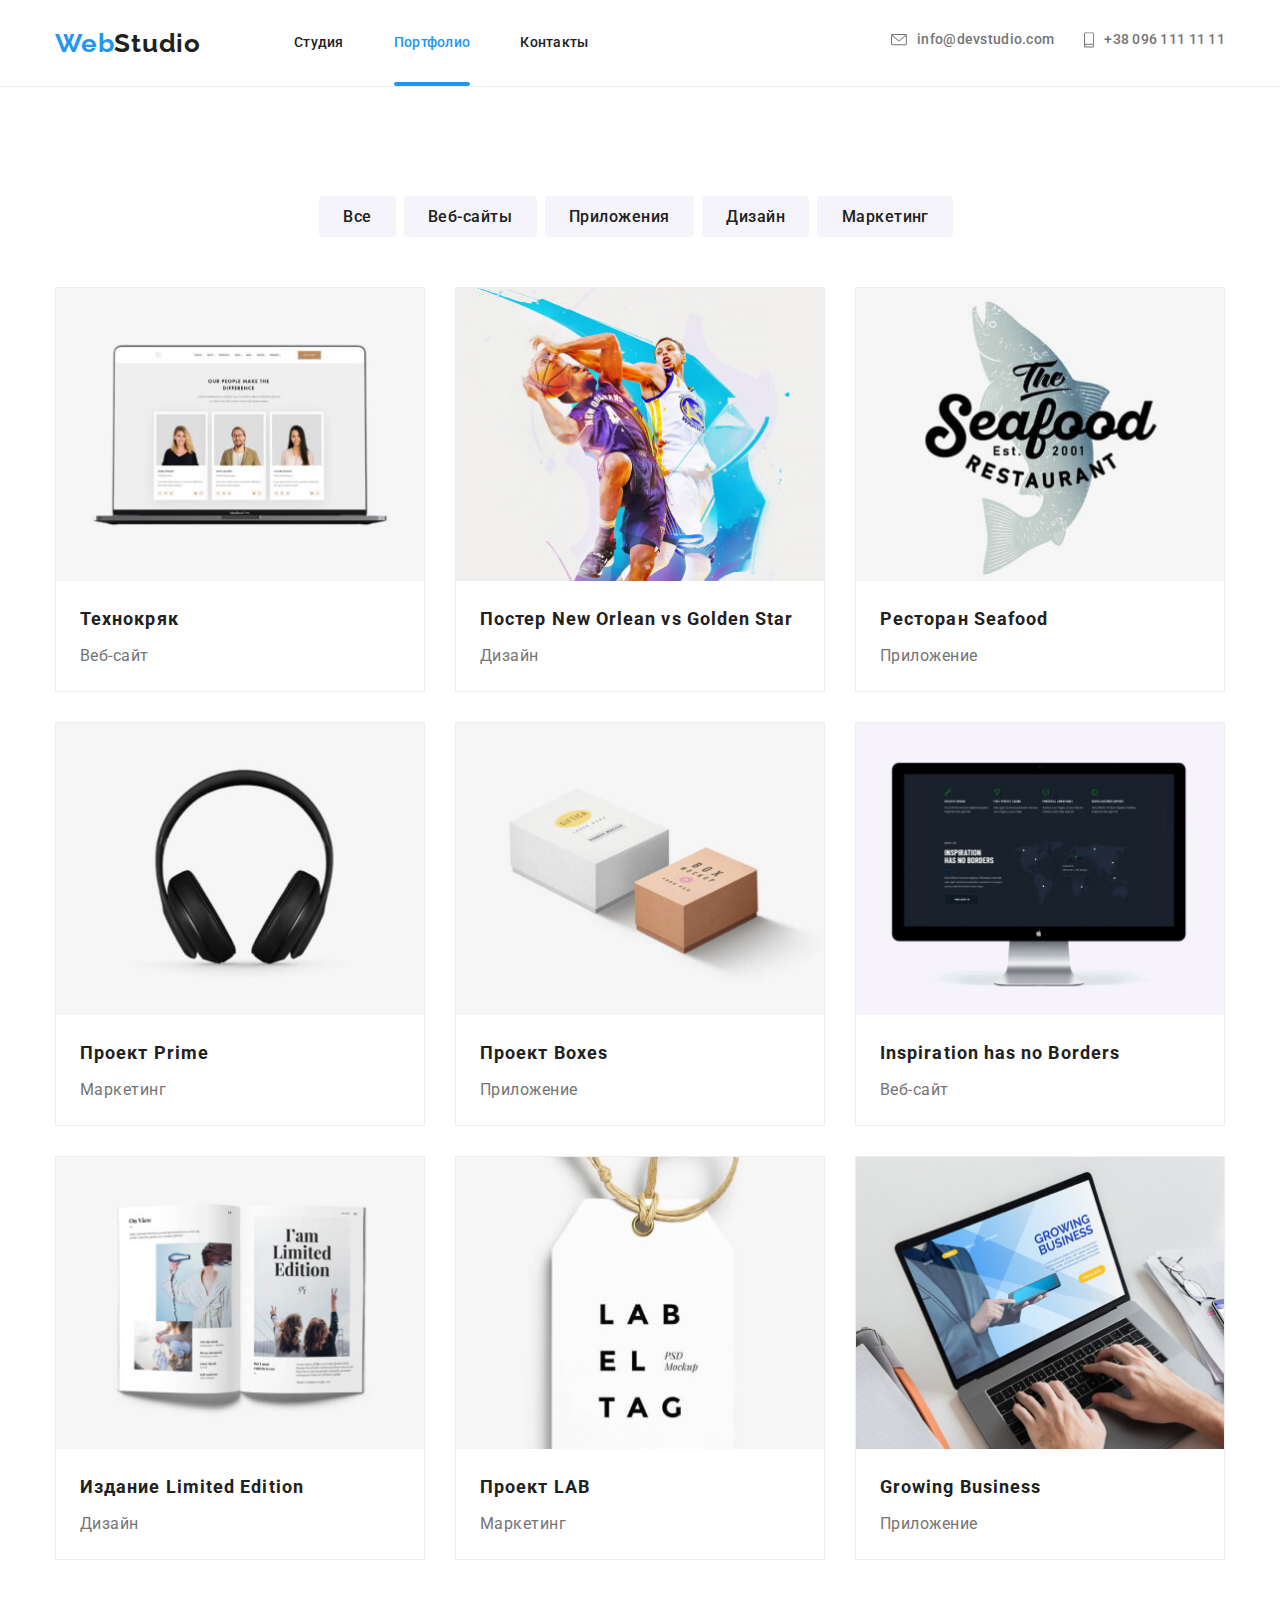
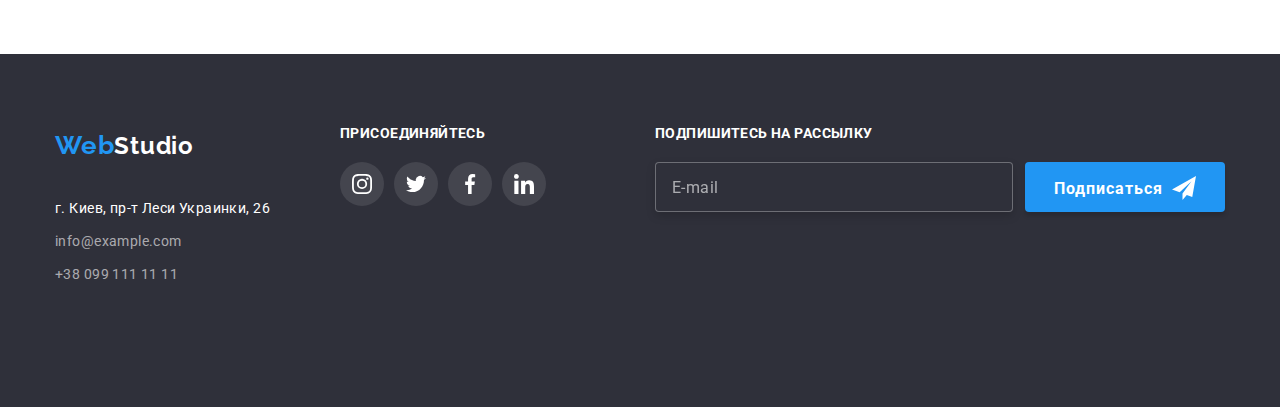
==== commit 3de91e95: "Робота над ДЗ 04" ====
--- a/portfolio.html
+++ b/portfolio.html
@@ -61,7 +61,15 @@
                     <ul class="projects-schedule list">
                         <li class="projects-item">
                             <a class="projects-link" href="">
-                                <div class="projects-thumb"><img src="./images/portfolio/img-project-1.jpg" width="450" height="294" alt="Ноутбук" />
+                                <div class="projects-thumb"><picture>
+                                    <source srcset="./images/desktop/portfolio-1.jpg 1x, ./images/desktop/portfolio-1@2x.jpg 2x,"
+                                        media="(min-width: 1200px)" />
+                                    <source srcset="./images/tablet/portfolio-1.jpg 1x, ./images/tablet/portfolio-1@2x.jpg 2x,"
+                                        media="(min-width: 768px)" />
+                                    <source srcset="./images/mobile/portfolio-1.jpg 1x, ./images/mobile/portfolio-1@2x.jpg 2x,"
+                                        media="(max-width: 767px)" />
+                                    <img src="./images/desktop/portfolio-1.jpg" width="450" alt=" Ноутбук ">
+                                </picture>
                                     <p class="subitem">
                                         Технокряк это современная площадка распространения коронавируса. Компании используют эту
                                         платформу для цифрового
@@ -73,7 +81,16 @@
                         </li>
                         <li class="projects-item">
                             <a class="projects-link" href="">
-                                <div class="projects-thumb"><img src="./images/portfolio/img-project-2.jpg" width="450" height="294" alt="Баскетболисты" />
+                                <div class="projects-thumb">
+                                    <picture>
+                                        <source srcset="./images/desktop/portfolio-2.jpg 1x, ./images/desktop/portfolio-2@2x.jpg 2x,"
+                                            media="(min-width: 1200px)" />
+                                        <source srcset="./images/tablet/portfolio-2.jpg 1x, ./images/tablet/portfolio-2@2x.jpg 2x,"
+                                            media="(min-width: 768px)" />
+                                        <source srcset="./images/mobile/portfolio-2.jpg 1x, ./images/mobile/portfolio-2@2x.jpg 2x,"
+                                            media="(max-width: 767px)" />
+                                        <img src="./images/desktop/portfolio-2.jpg" width="450" alt=" Баскетболисты ">
+                                    </picture>
                                     <p class="subitem">
                                         Технокряк это современная площадка распространения коронавируса. Компании используют эту
                                         платформу для цифрового
@@ -85,7 +102,16 @@
                         </li>
                         <li class="projects-item">
                             <a class="projects-link" href="">
-                                <div class="projects-thumb"><img src="./images/portfolio/img-project-3.jpg" width="450" height="294" alt="Логотип рыбы" />
+                                <div class="projects-thumb">
+                                    <picture>
+                                        <source srcset="./images/desktop/portfolio-3.jpg 1x, ./images/desktop/portfolio-3@2x.jpg 2x,"
+                                            media="(min-width: 1200px)" />
+                                        <source srcset="./images/tablet/portfolio-3.jpg 1x, ./images/tablet/portfolio-3@2x.jpg 2x,"
+                                            media="(min-width: 768px)" />
+                                        <source srcset="./images/mobile/portfolio-3.jpg 1x, ./images/mobile/portfolio-3@2x.jpg 2x,"
+                                            media="(max-width: 767px)" />
+                                        <img src="./images/desktop/portfolio-3.jpg" width="450" alt=" Логотип рыбы ">
+                                    </picture>
                                     <p class="subitem">
                                         Технокряк это современная площадка распространения коронавируса. Компании используют эту
                                         платформу для цифрового
@@ -97,7 +123,16 @@
                         </li>
                         <li class="projects-item">
                             <a class="projects-link" href="">
-                                <div class="projects-thumb"><img src="./images/portfolio/img-project-4.jpg" width="450" height="294" alt="Наушники" />
+                                <div class="projects-thumb">
+                                    <picture>
+                                        <source srcset="./images/desktop/portfolio-4.jpg 1x, ./images/desktop/portfolio-4@2x.jpg 2x,"
+                                            media="(min-width: 1200px)" />
+                                        <source srcset="./images/tablet/portfolio-4.jpg 1x, ./images/tablet/portfolio-4@2x.jpg 2x,"
+                                            media="(min-width: 768px)" />
+                                        <source srcset="./images/mobile/portfolio-4.jpg 1x, ./images/mobile/portfolio-4@2x.jpg 2x,"
+                                            media="(max-width: 767px)" />
+                                        <img src="./images/desktop/portfolio-4.jpg" width="450" alt=" Наушники ">
+                                    </picture>
                                 <p class="subitem">
                                         Технокряк это современная площадка распространения коронавируса. Компании используют эту
                                         платформу для цифрового
@@ -109,7 +144,16 @@
                         </li>
                         <li class="projects-item">
                             <a class="projects-link" href="">
-                                <div class="projects-thumb"><img src="./images/portfolio/img-project-5.jpg" width="450" height="294" alt="Коробки" />
+                                <div class="projects-thumb">
+                                    <picture>
+                                        <source srcset="./images/desktop/portfolio-5.jpg 1x, ./images/desktop/portfolio-5@2x.jpg 2x,"
+                                            media="(min-width: 1200px)" />
+                                        <source srcset="./images/tablet/portfolio-5.jpg 1x, ./images/tablet/portfolio-5@2x.jpg 2x,"
+                                            media="(min-width: 768px)" />
+                                        <source srcset="./images/mobile/portfolio-5.jpg 1x, ./images/mobile/portfolio-5@2x.jpg 2x,"
+                                            media="(max-width: 767px)" />
+                                        <img src="./images/desktop/portfolio-5.jpg" width="450" alt=" Коробки ">
+                                    </picture>
                                     <p class="subitem">
                                         Технокряк это современная площадка распространения коронавируса. Компании используют эту
                                         платформу для цифрового
@@ -121,7 +165,16 @@
                         </li>
                         <li class="projects-item">
                             <a class="projects-link" href="">
-                                <div class="projects-thumb"><img src="./images/portfolio/img-project-6.jpg" width="450" height="294" alt="Монитор ПК" />
+                                <div class="projects-thumb">
+                                    <picture>
+                                        <source srcset="./images/desktop/portfolio-6.jpg 1x, ./images/desktop/portfolio-6@2x.jpg 2x,"
+                                            media="(min-width: 1200px)" />
+                                        <source srcset="./images/tablet/portfolio-6.jpg 1x, ./images/tablet/portfolio-6@2x.jpg 2x,"
+                                            media="(min-width: 768px)" />
+                                        <source srcset="./images/mobile/portfolio-6.jpg 1x, ./images/mobile/portfolio-6@2x.jpg 2x,"
+                                            media="(max-width: 767px)" />
+                                        <img src="./images/desktop/portfolio-6.jpg" width="450" alt=" Монитор ПК ">
+                                    </picture>
                                     <p class="subitem">
                                         Технокряк это современная площадка распространения коронавируса. Компании используют эту
                                         платформу для цифрового
@@ -133,7 +186,16 @@
                         </li>
                         <li class="projects-item">
                             <a class="projects-link" href="">
-                                <div class="projects-thumb"><img src="./images/portfolio/img-project-7.jpg" width="450" height="294" alt="Журнал" />
+                                <div class="projects-thumb">
+                                    <picture>
+                                        <source srcset="./images/desktop/portfolio-7.jpg 1x, ./images/desktop/portfolio-7@2x.jpg 2x,"
+                                            media="(min-width: 1200px)" />
+                                        <source srcset="./images/tablet/portfolio-7.jpg 1x, ./images/tablet/portfolio-7@2x.jpg 2x,"
+                                            media="(min-width: 768px)" />
+                                        <source srcset="./images/mobile/portfolio-7.jpg 1x, ./images/mobile/portfolio-7@2x.jpg 2x,"
+                                            media="(max-width: 767px)" />
+                                        <img src="./images/desktop/portfolio-7.jpg" width="450" alt=" Журнал ">
+                                    </picture>
                                     <p class="subitem">
                                         Технокряк это современная площадка распространения коронавируса. Компании используют эту
                                         платформу для цифрового
@@ -145,7 +207,16 @@
                         </li>
                         <li class="projects-item">
                             <a class="projects-link" href="">
-                                <div class="projects-thumb"><img src="./images/portfolio/img-project-8.jpg" width="450" height="294" alt="Бирка" />
+                                <div class="projects-thumb">
+                                    <picture>
+                                        <source srcset="./images/desktop/portfolio-8.jpg 1x, ./images/desktop/portfolio-8@2x.jpg 2x,"
+                                            media="(min-width: 1200px)" />
+                                        <source srcset="./images/tablet/portfolio-8.jpg 1x, ./images/tablet/portfolio-8@2x.jpg 2x,"
+                                            media="(min-width: 768px)" />
+                                        <source srcset="./images/mobile/portfolio-8.jpg 1x, ./images/mobile/portfolio-8@2x.jpg 2x,"
+                                            media="(max-width: 767px)" />
+                                        <img src="./images/desktop/portfolio-8.jpg" width="450" alt=" Бирка ">
+                                    </picture>
                                     <p class="subitem">
                                         Технокряк это современная площадка распространения коронавируса. Компании используют эту
                                         платформу для цифрового
@@ -157,7 +228,16 @@
                         </li>
                         <li class="projects-item">
                             <a class="projects-link" href="">
-                                <div class="projects-thumb"><img src="./images/portfolio/img-project-9.jpg" width="450" height="294" alt="Руки работают за ноутбуком" />
+                                <div class="projects-thumb">
+                                    <picture>
+                                        <source srcset="./images/desktop/portfolio-9.jpg 1x, ./images/desktop/portfolio-9@2x.jpg 2x,"
+                                            media="(min-width: 1200px)" />
+                                        <source srcset="./images/tablet/portfolio-9.jpg 1x, ./images/tablet/portfolio-9@2x.jpg 2x,"
+                                            media="(min-width: 768px)" />
+                                        <source srcset="./images/mobile/portfolio-9.jpg 1x, ./images/mobile/portfolio-9@2x.jpg 2x,"
+                                            media="(max-width: 767px)" />
+                                        <img src="./images/desktop/portfolio-9.jpg" width="450" alt=" Руки работают за ноутбуком ">
+                                    </picture>
                                     <p class="subitem">
                                         Технокряк это современная площадка распространения коронавируса. Компании используют эту
                                         платформу для цифрового
@@ -172,45 +252,43 @@
         </section>
     </main>
     <footer id="contacts" class="footer">
-        <div class="container">
-            <div class="footer-general">
-                <div class="footer-pack">
-                    <a class="logo" href="./index.html">Web<span class="logo-bottom">Studio</span></a>
-                    <ul class="footer-flexbox list">
-                        <li class="location">г. Киев, пр-т Леси Украинки, 26</li>
-                        <li><a class="mail" href="mailto:info@example.com">info@example.com</a></li>
-                        <li><a class="mail" href="tel:+380991111111">+38 099 111 11 11</a></li>
-                    </ul>
-                </div>
-                <div class="appeal">
-                    <p class="appeal-title">присоединяйтесь</p>
-                    <ul class="schedule-socials list">
-                        <li><a class="footer-socials" href="">
-                                <svg class="links-icons">
-                                    <use href="./images/sprite.svg#instagram"></use>
-                                </svg>
-                            </a>
-                        </li>
-                        <li><a class="footer-socials" href="">
-                                <svg class="links-icons">
-                                    <use href="./images/sprite.svg#twitter"></use>
-                                </svg>
-                            </a>
-                        </li>
-                        <li><a class="footer-socials" href="">
-                                <svg class="links-icons">
-                                    <use href="./images/sprite.svg#facebook"></use>
-                                </svg>
-                            </a>
-                        </li>
-                        <li><a class="footer-socials" href="">
-                                <svg class="links-icons">
-                                    <use href="./images/sprite.svg#linkedin"></use>
-                                </svg>
-                            </a>
-                        </li>
-                    </ul>
-                </div>
+        <div class="container footer-general">
+            <div class="footer-pack">
+                <a class="logo" href="./index.html">Web<span class="logo-bottom">Studio</span></a>
+                <address class="address-flexbox">
+                    <p class="location">г. Киев, пр-т Леси Украинки, 26</p>
+                    <a class="mail" href="mailto:info@example.com">info@example.com</a>
+                    <a class="mail" href="tel:+380991111111">+38 099 111 11 11</a>
+                </address>
+            </div>
+            <div class="appeal">
+                <p class="appeal-title">присоединяйтесь</p>
+                <ul class="schedule-socials list">
+                    <li><a class="footer-socials" href="">
+                            <svg class="links-icons">
+                                <use href="./images/sprite.svg#instagram"></use>
+                            </svg>
+                        </a>
+                    </li>
+                    <li><a class="footer-socials" href="">
+                            <svg class="links-icons">
+                                <use href="./images/sprite.svg#twitter"></use>
+                            </svg>
+                        </a>
+                    </li>
+                    <li><a class="footer-socials" href="">
+                            <svg class="links-icons">
+                                <use href="./images/sprite.svg#facebook"></use>
+                            </svg>
+                        </a>
+                    </li>
+                    <li><a class="footer-socials" href="">
+                            <svg class="links-icons">
+                                <use href="./images/sprite.svg#linkedin"></use>
+                            </svg>
+                        </a>
+                    </li>
+                </ul>
             </div>
             <div class="subscription">
                 <form autocomplete="off">
--- a/css/main.min.css
+++ b/css/main.min.css
@@ -1,2 +1,2 @@
-html{-webkit-box-sizing:border-box;box-sizing:border-box}*,*::before,*::after{-webkit-box-sizing:inherit;box-sizing:inherit}body{font-family:"Roboto", sans-serif;color:#757575;background-color:#fff}img{display:block;max-width:100%;height:auto}h1,h2,h3,p{margin-top:0}.list{margin:0;padding:0;list-style:none}.container{width:100%;margin-left:auto;margin-right:auto;padding-left:15px;padding-right:15px}@media screen and (min-width: 480px){.container{width:480px}}@media screen and (min-width: 768px){.container{width:768px}}@media screen and (min-width: 1200px){.container{width:1200px}}.menu-btn{display:-webkit-inline-box;display:-ms-inline-flexbox;display:inline-flex;margin:0;padding:0;border:none;background-color:transparent;cursor:pointer}.menu-btn:hover .icon-cross,.menu-btn:focus .icon-cross,.menu-btn:hover .icon-menu,.menu-btn:focus .icon-menu{fill:#2196f3}.menu-btn .icon-cross{display:none}@media screen and (min-width: 768px){.menu-btn{display:none}}.menu-btn.is-open .icon-cross{display:block}.menu-btn.is-open .icon-menu{display:none}@media screen and (max-width: 767px){.menu-mobile{display:-webkit-box;display:-ms-flexbox;display:flex;-webkit-box-align:center;-ms-flex-align:center;align-items:center;-webkit-box-pack:justify;-ms-flex-pack:justify;justify-content:space-between;padding-top:16px;padding-bottom:16px}}.menu-container{background-color:#fff}@media screen and (max-width: 767px){.menu-container{display:none;position:absolute;z-index:1;left:0;top:100%;width:100%;padding-top:60px;padding-bottom:60px;border-top:solid #ececec 1px;-webkit-box-shadow:0px 4px 8px rgba(0,0,0,0.04),0px 2px 4px rgba(0,0,0,0.08),0px 1px 3px rgba(0,0,0,0.16);box-shadow:0px 4px 8px rgba(0,0,0,0.04),0px 2px 4px rgba(0,0,0,0.08),0px 1px 3px rgba(0,0,0,0.16)}.menu-container.is-open{display:block}}@media screen and (min-width: 768px){.menu-container{display:-webkit-box;display:-ms-flexbox;display:flex;-webkit-box-pack:justify;-ms-flex-pack:justify;justify-content:space-between;width:100%}}@media screen and (min-width: 1200px){.menu-container{width:100%}}header{position:relative}@media screen and (min-width: 768px){.main-top{display:-webkit-box;display:-ms-flexbox;display:flex;-webkit-box-align:center;-ms-flex-align:center;align-items:center}}@media screen and (max-width: 767px){.nav{text-align:center}}@media screen and (min-width: 768px){.nav{display:-webkit-box;display:-ms-flexbox;display:flex;-webkit-box-align:center;-ms-flex-align:center;align-items:center}}.logo-top{font-family:Raleway, sans-serif;font-weight:700;font-size:24px;line-height:1.17;letter-spacing:0.03em;color:#212121;text-decoration:none}@media screen and (min-width: 1200px){.logo-top{font-size:26px;line-height:1.19}}.logo{font-family:Raleway, sans-serif;font-weight:700;font-size:24px;line-height:1.17;letter-spacing:0.03em;color:#2196f3;text-decoration:none}@media screen and (max-width: 767px){.logo{padding:16px 0px}}@media screen and (min-width: 1200px){.logo{font-size:26px;line-height:1.19}}@media screen and (max-width: 767px){.site-nav{padding-bottom:60px}}@media screen and (min-width: 768px){.site-nav{display:-webkit-box;display:-ms-flexbox;display:flex;margin-left:88px}.site-nav .item:not(:last-child){margin-right:50px}}@media screen and (min-width: 1200px){.site-nav{margin-left:93px}}.navigation{position:relative;display:-webkit-inline-box;display:-ms-inline-flexbox;display:inline-flex;-webkit-box-pack:center;-ms-flex-pack:center;justify-content:center;padding-top:20px;padding-bottom:20px;font-weight:500;font-size:18px;line-height:1.167;letter-spacing:0.02em;color:#212121;text-decoration:none;-webkit-transition:color 250ms cubic-bezier(0.4, 0, 0.2, 1);transition:color 250ms cubic-bezier(0.4, 0, 0.2, 1)}.navigation:hover,.navigation:focus{color:#2196f3}.navigation.current{color:#2196f3}@media screen and (max-width: 767px){.navigation.current{padding-bottom:32px}}@media screen and (min-width: 768px){.navigation{padding-top:32px;padding-bottom:32px;font-size:14px;line-height:1.14}}.current::after{content:"";position:absolute;display:block;bottom:0;width:100%;height:4px;background-color:#2196f3;border-radius:2px}@media screen and (max-width: 767px){.current::after{bottom:22px}}@media screen and (max-width: 767px){.schedule-contacts{text-align:center;-webkit-box-align:center;-ms-flex-align:center;align-items:center}.schedule-contacts li:not(:last-child){margin-bottom:16px}}@media screen and (min-width: 768px) and (max-width: 1199px){.schedule-contacts{padding-top:21px;padding-bottom:21px;display:block;-webkit-box-align:center;-ms-flex-align:center;align-items:center}.schedule-contacts li:not(:last-child){margin-bottom:10px}}.schedule-contacts .item{margin-top:0;margin-left:0;margin-bottom:0}@media screen and (min-width: 1200px){.schedule-contacts{display:-webkit-box;display:-ms-flexbox;display:flex;margin-left:auto}.schedule-contacts li:not(:last-child){margin-right:30px}}.contacts{display:block;-webkit-box-align:center;-ms-flex-align:center;align-items:center;font-weight:500;font-size:18px;line-height:1.167;letter-spacing:0.02em;color:#757575;text-decoration:none;-webkit-transition:color 250ms cubic-bezier(0.4, 0, 0.2, 1);transition:color 250ms cubic-bezier(0.4, 0, 0.2, 1)}.contacts:hover,.contacts:focus{color:#2196f3}.contacts:hover .contacts-icon,.contacts:focus .contacts-icon{fill:#2196f3}@media screen and (min-width: 768px){.contacts{font-size:12px;line-height:1.17}}@media screen and (min-width: 1200px){.contacts{display:-webkit-box;display:-ms-flexbox;display:flex;padding-top:32px;padding-bottom:32px;font-size:14px;line-height:1.14}}.contacts-icon{margin-right:10px;fill:#757575;-webkit-transition:fill 250ms cubic-bezier(0.4, 0, 0.2, 1);transition:fill 250ms cubic-bezier(0.4, 0, 0.2, 1)}.hero{padding-top:118px;padding-bottom:118px}@media screen and (min-width: 1200px){.hero{padding-top:200px;padding-bottom:200px}}.hero-container{max-width:360px;margin-left:auto;margin-right:auto;text-align:center}@media screen and (min-width: 1200px){.hero-container{max-width:696px}}.hero-container .hero-title{margin-top:0;margin-bottom:30px;font-weight:900;font-size:26px;line-height:1.62;letter-spacing:0.06em;text-transform:uppercase;color:#fff}@media screen and (min-width: 1200px){.hero-container .hero-title{font-size:44px;line-height:1.36}}.hero-container .hero-button{display:inline-block;font-weight:700;font-size:16px;line-height:1.88;-webkit-box-align:center;-ms-flex-align:center;align-items:center;text-align:center;letter-spacing:0.06em;color:#fff;background-color:#2196f3;border-radius:4px;border:0px;padding:10px 32px;min-width:200px;-webkit-box-shadow:0px 4px 4px rgba(0,0,0,0.15);box-shadow:0px 4px 4px rgba(0,0,0,0.15);cursor:pointer}.hero-container .hero-button:hover,.hero-container .hero-button:focus{color:#2196f3;background-color:#fff}.overlay{margin-left:auto;margin-right:auto;background-image:-webkit-gradient(linear, left top, right top, from(rgba(47,48,58,0.4)), to(rgba(47,48,58,0.4))),url(../images/mobile/hero.jpg);background-image:linear-gradient(to right, rgba(47,48,58,0.4), rgba(47,48,58,0.4)),url(../images/mobile/hero.jpg);background-repeat:no-repeat;background-position:center;background-size:cover}@media screen and (min-device-pixel-ratio: 2), screen and (-webkit-min-device-pixel-ratio: 2), screen and (min-resolution: 192dpi), screen and (min-resolution: 2dppx){.overlay{background-image:-webkit-gradient(linear, left top, right top, from(rgba(47,48,58,0.4)), to(rgba(47,48,58,0.4))),url(../images/mobile/hero@2x.jpg);background-image:linear-gradient(to right, rgba(47,48,58,0.4), rgba(47,48,58,0.4)),url(../images/mobile/hero@2x.jpg)}}@media screen and (min-width: 768px){.overlay{background-image:-webkit-gradient(linear, left top, right top, from(rgba(47,48,58,0.4)), to(rgba(47,48,58,0.4))),url(../images/tablet/hero.jpg);background-image:linear-gradient(to right, rgba(47,48,58,0.4), rgba(47,48,58,0.4)),url(../images/tablet/hero.jpg)}}@media screen and (min-width: 768px) and (min-device-pixel-ratio: 2), screen and (min-width: 768px) and (-webkit-min-device-pixel-ratio: 2), screen and (min-width: 768px) and (min-resolution: 192dpi), screen and (min-width: 768px) and (min-resolution: 2dppx){.overlay{background-image:-webkit-gradient(linear, left top, right top, from(rgba(47,48,58,0.4)), to(rgba(47,48,58,0.4))),url(../images/tablet/hero@2x.jpg);background-image:linear-gradient(to right, rgba(47,48,58,0.4), rgba(47,48,58,0.4)),url(../images/tablet/hero@2x.jpg)}}@media screen and (min-width: 768px) and (min-width: 1200px){.overlay{background-image:-webkit-gradient(linear, left top, right top, from(rgba(47,48,58,0.4)), to(rgba(47,48,58,0.4))),url(../images/desktop/hero.jpg);background-image:linear-gradient(to right, rgba(47,48,58,0.4), rgba(47,48,58,0.4)),url(../images/desktop/hero.jpg)}}@media screen and (min-width: 768px) and (min-width: 1200px) and (min-device-pixel-ratio: 2), screen and (min-width: 768px) and (min-width: 1200px) and (-webkit-min-device-pixel-ratio: 2), screen and (min-width: 768px) and (min-width: 1200px) and (min-resolution: 192dpi), screen and (min-width: 768px) and (min-width: 1200px) and (min-resolution: 2dppx){.overlay{background-image:-webkit-gradient(linear, left top, right top, from(rgba(47,48,58,0.4)), to(rgba(47,48,58,0.4))),url(../images/desktop/hero@2x.jpg);background-image:linear-gradient(to right, rgba(47,48,58,0.4), rgba(47,48,58,0.4)),url(../images/desktop/hero@2x.jpg)}}.backdrop{position:fixed;top:0;left:0;padding:93px 15px;width:100%;height:100%;background-color:rgba(0,0,0,0.2);z-index:1;opacity:1;overflow-y:scroll;-webkit-transition:opacity 250ms cubic-bezier(0.4, 0, 0.2, 1);transition:opacity 250ms cubic-bezier(0.4, 0, 0.2, 1)}.backdrop.is-hidden{opacity:0;pointer-events:none}.backdrop.is-hidden .modal{-webkit-transform:translate(-50%, -50%) scale(0.9);transform:translate(-50%, -50%) scale(0.9)}.modal{position:relative;display:-webkit-box;display:-ms-flexbox;display:flex;margin-left:auto;margin-right:auto;max-width:450px;min-height:609px;background-color:#fff;-webkit-box-shadow:0px 1px 3px rgba(0,0,0,0.12),0px 1px 1px rgba(0,0,0,0.14),0px 2px 1px rgba(0,0,0,0.2);box-shadow:0px 1px 3px rgba(0,0,0,0.12),0px 1px 1px rgba(0,0,0,0.14),0px 2px 1px rgba(0,0,0,0.2);border-radius:4px}@media screen and (min-width: 768px){.modal{position:absolute;top:50%;left:50%;-webkit-transform:translate(-50%, -50%) scale(1);transform:translate(-50%, -50%) scale(1);-webkit-transition:-webkit-transform 250ms cubic-bezier(0.4, 0, 0.2, 1);transition:-webkit-transform 250ms cubic-bezier(0.4, 0, 0.2, 1);transition:transform 250ms cubic-bezier(0.4, 0, 0.2, 1);transition:transform 250ms cubic-bezier(0.4, 0, 0.2, 1), -webkit-transform 250ms cubic-bezier(0.4, 0, 0.2, 1)}}@media screen and (min-width: 1200px){.modal{position:absolute;top:50%;left:50%;min-width:528px;min-height:581px;-webkit-transform:translate(-50%, -50%) scale(1);transform:translate(-50%, -50%) scale(1);-webkit-transition:-webkit-transform 250ms cubic-bezier(0.4, 0, 0.2, 1);transition:-webkit-transform 250ms cubic-bezier(0.4, 0, 0.2, 1);transition:transform 250ms cubic-bezier(0.4, 0, 0.2, 1);transition:transform 250ms cubic-bezier(0.4, 0, 0.2, 1), -webkit-transform 250ms cubic-bezier(0.4, 0, 0.2, 1)}}.close-btn{position:absolute;top:8px;right:8px;width:30px;height:30px;border-radius:50%;border:1px solid rgba(0,0,0,0.1);background-color:#fff;cursor:pointer}.close-btn .cross{position:absolute;top:50%;left:50%;-webkit-transform:translate(-50%, -50%);transform:translate(-50%, -50%);-webkit-transition:fill 250ms cubic-bezier(0.4, 0, 0.2, 1);transition:fill 250ms cubic-bezier(0.4, 0, 0.2, 1)}.close-btn:hover .cross,.close-btn:focus .cross{fill:#2196f3}.modal-title{margin-bottom:12px;font-weight:700;font-size:20px;line-height:1.15;text-align:center;letter-spacing:0.03em;color:#212121}.features-section{padding-top:60px;padding-bottom:30px}@media screen and (min-width: 768px) and (max-width: 1199px){.features-section{padding-top:60px;padding-bottom:60px}}@media screen and (min-width: 1200px){.features-section{padding-top:94px;padding-bottom:94px}}@media screen and (min-width: 768px){.features-schedule{display:-webkit-box;display:-ms-flexbox;display:flex}}@media screen and (min-width: 768px) and (max-width: 1199px){.features-schedule{-ms-flex-wrap:wrap;flex-wrap:wrap;margin:-15px}}.features-schedule .features-item::before{display:block;content:"";height:120px;margin-bottom:30px;background-color:#f5f4fa;background-repeat:no-repeat;background-position:center}.features-schedule .features-item:nth-child(1)::before{background-image:url("../images/icons/antenna 1.svg")}.features-schedule .features-item:nth-child(2)::before{background-image:url("../images/icons/clock 1.svg")}.features-schedule .features-item:nth-child(3)::before{background-image:url("../images/icons/diagram 1.svg")}.features-schedule .features-item:nth-child(4)::before{background-image:url("../images/icons/astronaut 1.svg")}@media screen and (min-width: 768px) and (max-width: 1199px){.features-schedule .features-item{-ms-flex-preferred-size:calc((100% - 4 * 15px) / 2);flex-basis:calc((100% - 4 * 15px) / 2);margin:15px}}@media screen and (min-width: 1200px){.features-schedule .features-item:not(:last-child){margin-right:30px}}.features{margin-bottom:10px;font-weight:700;font-size:14px;line-height:1.14;letter-spacing:0.03em;text-transform:uppercase;color:#212121}@media screen and (max-width: 767px){.features{text-align:center}}.features-text{margin-bottom:0;font-weight:400;font-size:14px;line-height:1.71;letter-spacing:0.03em;color:#757575}@media screen and (max-width: 767px){.features-text{margin-bottom:30px}}.job-section{padding-bottom:94px}@media screen and (max-width: 1199px){.job-section{display:none}}.job-title{margin-bottom:50px;font-weight:700;font-size:36px;line-height:1.17;text-align:center;letter-spacing:0.03em;color:#212121}.job-schedule{display:-webkit-box;display:-ms-flexbox;display:flex;padding:0;margin:0}.job-schedule .job-item{position:relative}.job-schedule .job-item:not(:last-child){margin-right:30px}.label{position:absolute;left:0;bottom:0;width:100%;padding-top:27px;padding-bottom:27px;margin:0;display:block;text-align:center;font-weight:700;font-size:14px;line-height:1.14;letter-spacing:0.03em;text-transform:uppercase;color:#f5f4fa;background:rgba(47,48,58,0.8)}.team{padding-top:60px;padding-bottom:30px;background-color:#f5f4fa}@media screen and (min-width: 768px) and (max-width: 1199px){.team{padding-top:60px;padding-bottom:60px}}@media screen and (min-width: 1200px){.team{padding-top:94px;padding-bottom:94px}}.team-title{margin-bottom:30px;font-weight:700;font-size:28px;line-height:1.17;text-align:center;letter-spacing:0.03em;color:#212121}@media screen and (min-width: 1200px){.team-title{font-size:36px;margin-bottom:50px}}@media screen and (min-width: 768px){.team-schedule{display:-webkit-box;display:-ms-flexbox;display:flex}}@media screen and (min-width: 768px) and (max-width: 1199px){.team-schedule{-ms-flex-wrap:wrap;flex-wrap:wrap;margin:-15px}}.team-item{margin-bottom:30px;-webkit-box-shadow:0px 1px 3px rgba(0,0,0,0.12),0px 1px 1px rgba(0,0,0,0.14),0px 2px 1px rgba(0,0,0,0.2);box-shadow:0px 1px 3px rgba(0,0,0,0.12),0px 1px 1px rgba(0,0,0,0.14),0px 2px 1px rgba(0,0,0,0.2);border-radius:0px 0px 4px 4px;background-color:#fff}@media screen and (min-width: 768px) and (max-width: 1199px){.team-item{-ms-flex-preferred-size:calc((100% - 4 * 15px) / 2);flex-basis:calc((100% - 4 * 15px) / 2);margin:15px}}@media screen and (min-width: 1200px){.team-item:not(:last-child){margin-right:30px}}.team-photo{margin-bottom:30px}.name{margin-bottom:10px;font-weight:500;font-size:16px;line-height:1.19;text-align:center;letter-spacing:0.03em;color:#212121}.employment{margin-bottom:16px;font-weight:400;font-size:16px;line-height:1.19;text-align:center;letter-spacing:0.03em}.social{display:-webkit-box;display:-ms-flexbox;display:flex;-webkit-box-pack:center;-ms-flex-pack:center;justify-content:center;padding-bottom:30px}.social>li:not(:last-child){margin-right:10px}.social-links{display:-webkit-box;display:-ms-flexbox;display:flex;width:44px;height:44px;-webkit-box-pack:center;-ms-flex-pack:center;justify-content:center;-webkit-box-align:center;-ms-flex-align:center;align-items:center;border-radius:50%;fill:#afb1b8;background-color:#fff;-webkit-transition:background-color 250ms cubic-bezier(0.4, 0, 0.2, 1);transition:background-color 250ms cubic-bezier(0.4, 0, 0.2, 1)}.social-links .links-icons{width:20px;height:20px;-webkit-transition:fill 250ms cubic-bezier(0.4, 0, 0.2, 1);transition:fill 250ms cubic-bezier(0.4, 0, 0.2, 1)}.social-links:hover,.social-links:focus{background-color:#2196f3}.social-links:hover .links-icons,.social-links:focus .links-icons{fill:#fff}.customers{padding-top:60px;padding-bottom:60px}@media screen and (min-width: 1200px){.customers{padding-top:94px;padding-bottom:94px}}.customers-title{margin-bottom:30px;font-weight:700;font-size:28px;line-height:1.17;text-align:center;letter-spacing:0.03em;color:#212121}@media screen and (min-width: 1200px){.customers-title{font-size:36px;margin-bottom:50px}}.customers-schedule{display:-webkit-box;display:-ms-flexbox;display:flex;-ms-flex-wrap:wrap;flex-wrap:wrap;margin:-15px}@media screen and (min-width: 1200px){.customers-schedule{display:-webkit-box;display:-ms-flexbox;display:flex;margin-right:-15px;margin-left:-15px}}.customers-item{-ms-flex-preferred-size:calc((100% - 4 * 15px) / 2);flex-basis:calc((100% - 4 * 15px) / 2);margin:15px}@media screen and (min-width: 768px){.customers-item{-ms-flex-preferred-size:calc((100% - 6 * 15px) / 3);flex-basis:calc((100% - 6 * 15px) / 3);margin:15px}}@media screen and (min-width: 1200px){.customers-item{-ms-flex-preferred-size:calc((100% - 12 * 15px) / 6);flex-basis:calc((100% - 12 * 15px) / 6);margin-right:15px;margin-left:15px}}.customers-links{display:-webkit-box;display:-ms-flexbox;display:flex;height:90px;border:1px solid #afb1b8;border-radius:4px;-webkit-box-pack:center;-ms-flex-pack:center;justify-content:center;-webkit-box-align:center;-ms-flex-align:center;align-items:center;-webkit-transition:background-color,border-color 250ms cubic-bezier(0.4, 0, 0.2, 1);transition:background-color,border-color 250ms cubic-bezier(0.4, 0, 0.2, 1)}.customers-links .customers-icons{fill:#afb1b8;-webkit-transition:fill 250ms cubic-bezier(0.4, 0, 0.2, 1);transition:fill 250ms cubic-bezier(0.4, 0, 0.2, 1)}.customers-links:hover,.customers-links:focus{background-color:#fff;border-color:#2196f3}.customers-links:hover .customers-icons,.customers-links:focus .customers-icons{fill:#2196f3}footer{padding-top:60px;padding-bottom:60px;background-color:#2f303a}.footer{padding-top:60px;padding-bottom:60px}footer .logo{display:block;text-align:center;padding:16px 0px}.logo-bottom{font-family:Raleway, sans-serif;font-weight:700;font-size:24px;line-height:1.17;text-align:center;letter-spacing:0.03em;color:#fff;text-decoration:none}.footer-general{text-align:center}@media screen and (min-width: 768px){.footer-general{display:-webkit-box;display:-ms-flexbox;display:flex;-ms-flex-pack:distribute;justify-content:space-around}}.footer-pack{margin-bottom:60px}.address-flexbox{display:-webkit-box;display:-ms-flexbox;display:flex;-webkit-box-orient:vertical;-webkit-box-direction:normal;-ms-flex-direction:column;flex-direction:column}.location{margin-bottom:9px;margin-top:20px;font-family:Roboto, sans-serif;font-style:normal;font-weight:400;font-size:14px;line-height:1.71;letter-spacing:0.03em;color:#fff}.mail{font-family:Roboto, sans-serif;font-style:normal;font-weight:400;font-size:14px;line-height:1.71;text-decoration:none;text-align:center;letter-spacing:0.03em;color:rgba(255,255,255,0.6)}.mail+.mail{margin-top:9px}.appeal{padding-top:12px}.appeal-title{margin-bottom:20px;font-weight:700;font-size:14px;line-height:1.14;letter-spacing:0.03em;text-align:center;text-transform:uppercase;color:#fff}.schedule-socials{display:-webkit-box;display:-ms-flexbox;display:flex;-webkit-box-pack:center;-ms-flex-pack:center;justify-content:center;margin-bottom:60px}.schedule-socials>li:not(:last-child){margin-right:10px}.footer-socials{display:-webkit-box;display:-ms-flexbox;display:flex;-webkit-box-pack:center;-ms-flex-pack:center;justify-content:center;width:44px;height:44px;-webkit-box-align:center;-ms-flex-align:center;align-items:center;border-radius:50%;fill:#fff;background-color:rgba(255,255,255,0.1);-webkit-transition:fill,background-color 250ms cubic-bezier(0.4, 0, 0.2, 1);transition:fill,background-color 250ms cubic-bezier(0.4, 0, 0.2, 1)}.footer-socials .links-icons{width:20px;height:20px;-webkit-transition:fill 250ms cubic-bezier(0.4, 0, 0.2, 1);transition:fill 250ms cubic-bezier(0.4, 0, 0.2, 1)}.footer-socials:hover,.footer-socials:focus{background-color:#2196f3}.footer-socials:hover .links-icons,.footer-socials:focus .links-icons{fill:#fff}.subscription{padding-top:12px}.subscription-title{margin-bottom:20px;font-weight:700;font-size:14px;line-height:1.14;letter-spacing:0.03em;text-transform:uppercase;text-align:center;color:#fff}.subscription-area{display:-webkit-box;display:-ms-flexbox;display:flex;-webkit-box-orient:vertical;-webkit-box-direction:normal;-ms-flex-direction:column;flex-direction:column;-webkit-box-pack:end;-ms-flex-pack:end;justify-content:flex-end}.subscription-input{width:450px;height:50px;left:815px;top:2785px;margin-left:auto;margin-right:auto;padding:15px 16px;margin-bottom:20px;color:#fff;background-color:#2f303a;border:1px solid rgba(255,255,255,0.3);-webkit-box-sizing:border-box;box-sizing:border-box;-webkit-filter:drop-shadow(0px 4px 4px rgba(0,0,0,0.15));filter:drop-shadow(0px 4px 4px rgba(0,0,0,0.15));border-radius:4px}.subscription-input::-webkit-input-placeholder{font-weight:400;font-size:16px;line-height:1.25;letter-spacing:0.03em;color:rgba(255,255,255,0.6)}.subscription-input:-ms-input-placeholder{font-weight:400;font-size:16px;line-height:1.25;letter-spacing:0.03em;color:rgba(255,255,255,0.6)}.subscription-input::-ms-input-placeholder{font-weight:400;font-size:16px;line-height:1.25;letter-spacing:0.03em;color:rgba(255,255,255,0.6)}.subscription-input::placeholder{font-weight:400;font-size:16px;line-height:1.25;letter-spacing:0.03em;color:rgba(255,255,255,0.6)}.subscription-btn{position:relative;display:block;width:200px;height:50px;margin-left:auto;margin-right:auto;font-weight:700;font-size:16px;line-height:1.88;-webkit-box-align:center;-ms-flex-align:center;align-items:center;text-align:center;letter-spacing:0.06em;color:#fff;background:#2196f3;border:0;-webkit-box-shadow:0px 4px 4px rgba(0,0,0,0.15);box-shadow:0px 4px 4px rgba(0,0,0,0.15);border-radius:4px;cursor:pointer}.subscription-btn .icon-send{position:relative;top:6px;margin-left:4px;fill:#fff;-webkit-box-align:center;-ms-flex-align:center;align-items:center}.subscription-btn:hover,.subscription-btn:focus{color:#2196f3;background-color:#fff}.subscription-btn:hover .icon-send,.subscription-btn:focus .icon-send{fill:#2196f3}.header{border-bottom:1px solid #ececec}.button{font-family:Roboto, sans-serif;font-weight:500;font-size:16px;line-height:1.62;letter-spacing:0.03em;color:#212121;background-color:#f5f4fa;border-radius:4px;padding:5.76px 22.28px;border:2px solid transparent;cursor:pointer;-webkit-transition:color,background-color 250ms cubic-bezier(0.4, 0, 0.2, 1);transition:color,background-color 250ms cubic-bezier(0.4, 0, 0.2, 1)}.button:hover,.button:focus{background-color:#2196f3;color:#fff}.filters{display:-webkit-box;display:-ms-flexbox;display:flex;padding-top:60px;padding-bottom:40px}@media screen and (max-width: 767px){.filters{-ms-flex-wrap:wrap;flex-wrap:wrap}}@media screen and (min-width: 768px){.filters{-webkit-box-align:center;-ms-flex-align:center;align-items:center;-webkit-box-pack:center;-ms-flex-pack:center;justify-content:center;padding-bottom:30px}}@media screen and (min-width: 1200px){.filters{padding-top:94px;padding-bottom:50px}}.filters .filters-item{margin-right:8px;margin-top:15px}@media screen and (min-width: 768px){.filters .filters-item .filters-item:not(:last-child){margin-right:8px}}.projects-section{padding-bottom:60px}@media screen and (min-width: 1200px){.projects-section{padding-bottom:94px}}@media screen and (min-width: 768px){.projects-schedule{display:-webkit-box;display:-ms-flexbox;display:flex;-ms-flex-wrap:wrap;flex-wrap:wrap;margin:-15px}}.projects-item{border:1px solid #eeeeee;width:100%;margin-bottom:30px;background:#fff;-webkit-transition:-webkit-box-shadow 250ms cubic-bezier(0.4, 0, 0.2, 1);transition:-webkit-box-shadow 250ms cubic-bezier(0.4, 0, 0.2, 1);transition:box-shadow 250ms cubic-bezier(0.4, 0, 0.2, 1);transition:box-shadow 250ms cubic-bezier(0.4, 0, 0.2, 1), -webkit-box-shadow 250ms cubic-bezier(0.4, 0, 0.2, 1)}@media screen and (max-width: 767px){.projects-item:last-child{margin-bottom:0}}@media screen and (min-width: 768px){.projects-item{-ms-flex-preferred-size:calc((100% - 4 * 15px) / 2);flex-basis:calc((100% - 4 * 15px) / 2);margin:15px}}@media screen and (min-width: 1200px){.projects-item{-ms-flex-preferred-size:calc((100% - 6 * 15px) / 3);flex-basis:calc((100% - 6 * 15px) / 3);margin:15px}}.projects-title{padding-left:24px;padding-top:20px;margin-bottom:4px;font-weight:700;font-size:18px;line-height:2;letter-spacing:0.06em;color:#212121}.projects{padding-left:24px;margin-bottom:0;font-weight:400;font-size:16px;line-height:1.87;letter-spacing:0.03em;color:#757575}.projects-link{display:block;padding-bottom:20px;text-decoration:none}.projects-link:hover .subitem,.projects-link:focus .subitem{-webkit-transform:translateY(0);transform:translateY(0);opacity:1}.projects-link:hover,.projects-link:focus{-webkit-box-shadow:0px 1px 1px rgba(0,0,0,0.12),0px 4px 4px rgba(0,0,0,0.06),1px 4px 6px rgba(0,0,0,0.16);box-shadow:0px 1px 1px rgba(0,0,0,0.12),0px 4px 4px rgba(0,0,0,0.06),1px 4px 6px rgba(0,0,0,0.16)}.projects-thumb{position:relative;overflow:hidden}.projects-thumb:hover .subitem,.projects-thumb:focus .subitem{opacity:1}.subitem{position:absolute;padding:63px 24px;bottom:0;left:0;width:100%;height:100%;margin:0;opacity:0;font-weight:400;font-size:18px;line-height:1.56;letter-spacing:0.03em;color:#fff;background-color:rgba(33,150,243,0.9);-webkit-transform:translateY(100%);transform:translateY(100%);-webkit-transition:opacity,-webkit-transform 250ms cubic-bezier(0.4, 0, 0.2, 1);transition:opacity,-webkit-transform 250ms cubic-bezier(0.4, 0, 0.2, 1);transition:opacity,transform 250ms cubic-bezier(0.4, 0, 0.2, 1);transition:opacity,transform 250ms cubic-bezier(0.4, 0, 0.2, 1),-webkit-transform 250ms cubic-bezier(0.4, 0, 0.2, 1)}.form{width:448px;margin:40px}.form-field{position:relative;display:-webkit-box;display:-ms-flexbox;display:flex;-webkit-box-orient:vertical;-webkit-box-direction:normal;-ms-flex-direction:column;flex-direction:column;margin-bottom:10px}.form-field .form-input{height:40px;padding-left:42px;padding-top:11px;padding-right:12px;padding-bottom:11px;font-size:12px;color:#212121;border:1px solid rgba(33,33,33,0.2);border-radius:4px;cursor:pointer;-webkit-transition:fill 250ms cubic-bezier(0.4, 0, 0.2, 1);transition:fill 250ms cubic-bezier(0.4, 0, 0.2, 1)}.form-field .form-input:focus{outline:0;border-color:#2196f3}.form-field .form-input:focus ~ .form-element{fill:#2196f3}.form-field .form-element{position:absolute;top:28px;left:12px}.form-label{margin-bottom:4px;font-size:12px}textarea{height:120px;padding:16px 12px;margin-bottom:10px;font-weight:400;font-size:12px;line-height:1.17;letter-spacing:0.01em;color:#212121;border:1px solid rgba(33,33,33,0.2);border-radius:4px;resize:none}textarea::-webkit-input-placeholder{color:rgba(117,117,117,0.5)}textarea:-ms-input-placeholder{color:rgba(117,117,117,0.5)}textarea::-ms-input-placeholder{color:rgba(117,117,117,0.5)}textarea::placeholder{color:rgba(117,117,117,0.5)}textarea:focus{outline:0;border-color:#2196f3}.agreement-check{display:-webkit-box;display:-ms-flexbox;display:flex;-webkit-box-align:center;-ms-flex-align:center;align-items:center;-webkit-box-pack:center;-ms-flex-pack:center;justify-content:center}.checkbox{display:-webkit-box;display:-ms-flexbox;display:flex;-webkit-box-pack:center;-ms-flex-pack:center;justify-content:center;margin-right:10px;position:absolute;width:1px;height:1px;margin:-1px;border:0;padding:0;clip:rect(0 0 0 0);overflow:hidden}.check{position:absolute;top:5px;left:-20px;width:16px;height:15px;border-radius:2px;border:2px solid #212121}.checkbox:checked+.check{background-image:url(../images/icons/check-on.svg);background-size:contain;border:0}.agreement-form{position:relative;font-weight:400;font-size:14px;line-height:1.71;letter-spacing:0.03em;color:#757575}.form-btn{display:-webkit-box;display:-ms-flexbox;display:flex;-webkit-box-pack:center;-ms-flex-pack:center;justify-content:center;margin-top:30px}.condition{text-decoration:underline;color:#2196f3}.confirm-btn{display:inline-block;min-width:200px;height:50px;font-weight:700;font-size:16px;line-height:1.88;text-align:center;letter-spacing:0.06em;color:#fff;background:#2196f3;border:0;-webkit-box-shadow:0px 4px 4px rgba(0,0,0,0.15);box-shadow:0px 4px 4px rgba(0,0,0,0.15);border-radius:4px;cursor:pointer}.confirm-btn:hover,.confirm-btn:focus{color:#2196f3;background-color:#fff}
+html{-webkit-box-sizing:border-box;box-sizing:border-box}*,*::before,*::after{-webkit-box-sizing:inherit;box-sizing:inherit}body{font-family:"Roboto", sans-serif;color:#757575;background-color:#fff}img{display:block;max-width:100%;height:auto}h1,h2,h3,p{margin-top:0}.list{margin:0;padding:0;list-style:none}.container{width:100%;margin-left:auto;margin-right:auto;padding-left:15px;padding-right:15px}@media screen and (min-width: 480px){.container{width:480px}}@media screen and (min-width: 768px){.container{width:768px}}@media screen and (min-width: 1200px){.container{width:1200px}}.menu-btn{display:-webkit-inline-box;display:-ms-inline-flexbox;display:inline-flex;margin:0;padding:0;border:none;background-color:transparent;cursor:pointer}.menu-btn:hover .icon-cross,.menu-btn:focus .icon-cross,.menu-btn:hover .icon-menu,.menu-btn:focus .icon-menu{fill:#2196f3}.menu-btn .icon-cross{display:none}@media screen and (min-width: 768px){.menu-btn{display:none}}.menu-btn.is-open .icon-cross{display:block}.menu-btn.is-open .icon-menu{display:none}@media screen and (max-width: 767px){.menu-mobile{display:-webkit-box;display:-ms-flexbox;display:flex;-webkit-box-align:center;-ms-flex-align:center;align-items:center;-webkit-box-pack:justify;-ms-flex-pack:justify;justify-content:space-between;padding-top:16px;padding-bottom:16px}}.menu-container{background-color:#fff}@media screen and (max-width: 767px){.menu-container{display:none;position:absolute;z-index:1;left:0;top:100%;width:100%;padding-top:60px;padding-bottom:60px;border-top:solid #ececec 1px;-webkit-box-shadow:0px 4px 8px rgba(0,0,0,0.04),0px 2px 4px rgba(0,0,0,0.08),0px 1px 3px rgba(0,0,0,0.16);box-shadow:0px 4px 8px rgba(0,0,0,0.04),0px 2px 4px rgba(0,0,0,0.08),0px 1px 3px rgba(0,0,0,0.16)}.menu-container.is-open{display:block}}@media screen and (min-width: 768px){.menu-container{display:-webkit-box;display:-ms-flexbox;display:flex;-webkit-box-pack:justify;-ms-flex-pack:justify;justify-content:space-between;width:100%}}@media screen and (min-width: 1200px){.menu-container{width:100%}}header{position:relative}@media screen and (min-width: 768px){.main-top{display:-webkit-box;display:-ms-flexbox;display:flex;-webkit-box-align:center;-ms-flex-align:center;align-items:center}}@media screen and (max-width: 767px){.nav{text-align:center}}@media screen and (min-width: 768px){.nav{display:-webkit-box;display:-ms-flexbox;display:flex;-webkit-box-align:center;-ms-flex-align:center;align-items:center}}.logo-top{font-family:Raleway, sans-serif;font-weight:700;font-size:24px;line-height:1.17;letter-spacing:0.03em;color:#212121;text-decoration:none}@media screen and (min-width: 1200px){.logo-top{font-size:26px;line-height:1.19}}.logo{font-family:Raleway, sans-serif;font-weight:700;font-size:24px;line-height:1.17;letter-spacing:0.03em;color:#2196f3;text-decoration:none}@media screen and (max-width: 767px){.logo{padding:16px 0px}}@media screen and (min-width: 1200px){.logo{font-size:26px;line-height:1.19}}@media screen and (max-width: 767px){.site-nav{padding-bottom:60px}}@media screen and (min-width: 768px){.site-nav{display:-webkit-box;display:-ms-flexbox;display:flex;margin-left:88px}.site-nav .item:not(:last-child){margin-right:50px}}@media screen and (min-width: 1200px){.site-nav{margin-left:93px}}.navigation{position:relative;display:-webkit-inline-box;display:-ms-inline-flexbox;display:inline-flex;-webkit-box-pack:center;-ms-flex-pack:center;justify-content:center;padding-top:20px;padding-bottom:20px;font-weight:500;font-size:18px;line-height:1.167;letter-spacing:0.02em;color:#212121;text-decoration:none;-webkit-transition:color 250ms cubic-bezier(0.4, 0, 0.2, 1);transition:color 250ms cubic-bezier(0.4, 0, 0.2, 1)}.navigation:hover,.navigation:focus{color:#2196f3}.navigation.current{color:#2196f3}@media screen and (max-width: 767px){.navigation.current{padding-bottom:32px}}@media screen and (min-width: 768px){.navigation{padding-top:35px;padding-bottom:35px;font-size:14px;line-height:1.14}}.current::after{content:"";position:absolute;display:block;bottom:0;width:100%;height:4px;background-color:#2196f3;border-radius:2px}@media screen and (max-width: 767px){.current::after{bottom:22px}}@media screen and (max-width: 767px){.schedule-contacts{text-align:center;-webkit-box-align:center;-ms-flex-align:center;align-items:center}.schedule-contacts li:not(:last-child){margin-bottom:16px}}@media screen and (min-width: 768px) and (max-width: 1199px){.schedule-contacts{padding-top:20px;padding-bottom:20px;display:block;-webkit-box-align:center;-ms-flex-align:center;align-items:center}.schedule-contacts li:not(:last-child){margin-bottom:10px}}.schedule-contacts .item{margin-top:0;margin-left:0;margin-bottom:0}@media screen and (min-width: 1200px){.schedule-contacts{display:-webkit-box;display:-ms-flexbox;display:flex;margin-left:auto}.schedule-contacts li:not(:last-child){margin-right:30px}}.contacts{display:block;-webkit-box-align:center;-ms-flex-align:center;align-items:center;font-weight:500;font-size:18px;line-height:1.167;letter-spacing:0.02em;color:#757575;text-decoration:none;-webkit-transition:color 250ms cubic-bezier(0.4, 0, 0.2, 1);transition:color 250ms cubic-bezier(0.4, 0, 0.2, 1)}.contacts:hover,.contacts:focus{color:#2196f3}.contacts:hover .contacts-icon,.contacts:focus .contacts-icon{fill:#2196f3}@media screen and (min-width: 768px){.contacts{font-size:12px;line-height:1.17}}@media screen and (min-width: 1200px){.contacts{display:-webkit-box;display:-ms-flexbox;display:flex;padding-top:32px;padding-bottom:32px;font-size:14px;line-height:1.14}}.contacts-icon{margin-right:10px;fill:#757575;-webkit-transition:fill 250ms cubic-bezier(0.4, 0, 0.2, 1);transition:fill 250ms cubic-bezier(0.4, 0, 0.2, 1)}.hero{padding-top:118px;padding-bottom:118px}@media screen and (min-width: 1200px){.hero{padding-top:200px;padding-bottom:200px}}.hero-container{max-width:360px;margin-left:auto;margin-right:auto;text-align:center}@media screen and (min-width: 1200px){.hero-container{max-width:696px}}.hero-container .hero-title{margin-top:0;margin-bottom:30px;font-weight:900;font-size:26px;line-height:1.62;letter-spacing:0.06em;text-transform:uppercase;color:#fff}@media screen and (min-width: 1200px){.hero-container .hero-title{font-size:44px;line-height:1.36}}.hero-container .hero-button{display:inline-block;font-weight:700;font-size:16px;line-height:1.88;-webkit-box-align:center;-ms-flex-align:center;align-items:center;text-align:center;letter-spacing:0.06em;color:#fff;background-color:#2196f3;border-radius:4px;border:0px;padding:10px 32px;min-width:200px;-webkit-box-shadow:0px 4px 4px rgba(0,0,0,0.15);box-shadow:0px 4px 4px rgba(0,0,0,0.15);cursor:pointer}.hero-container .hero-button:hover,.hero-container .hero-button:focus{color:#2196f3;background-color:#fff}.overlay{margin-left:auto;margin-right:auto;background-image:-webkit-gradient(linear, left top, right top, from(rgba(47,48,58,0.4)), to(rgba(47,48,58,0.4))),url(../images/mobile/hero.jpg);background-image:linear-gradient(to right, rgba(47,48,58,0.4), rgba(47,48,58,0.4)),url(../images/mobile/hero.jpg);background-repeat:no-repeat;background-position:center;background-size:cover}@media screen and (min-device-pixel-ratio: 2), screen and (-webkit-min-device-pixel-ratio: 2), screen and (min-resolution: 192dpi), screen and (min-resolution: 2dppx){.overlay{background-image:-webkit-gradient(linear, left top, right top, from(rgba(47,48,58,0.4)), to(rgba(47,48,58,0.4))),url(../images/mobile/hero@2x.jpg);background-image:linear-gradient(to right, rgba(47,48,58,0.4), rgba(47,48,58,0.4)),url(../images/mobile/hero@2x.jpg)}}@media screen and (min-width: 768px){.overlay{background-image:-webkit-gradient(linear, left top, right top, from(rgba(47,48,58,0.4)), to(rgba(47,48,58,0.4))),url(../images/tablet/hero.jpg);background-image:linear-gradient(to right, rgba(47,48,58,0.4), rgba(47,48,58,0.4)),url(../images/tablet/hero.jpg)}}@media screen and (min-width: 768px) and (min-device-pixel-ratio: 2), screen and (min-width: 768px) and (-webkit-min-device-pixel-ratio: 2), screen and (min-width: 768px) and (min-resolution: 192dpi), screen and (min-width: 768px) and (min-resolution: 2dppx){.overlay{background-image:-webkit-gradient(linear, left top, right top, from(rgba(47,48,58,0.4)), to(rgba(47,48,58,0.4))),url(../images/tablet/hero@2x.jpg);background-image:linear-gradient(to right, rgba(47,48,58,0.4), rgba(47,48,58,0.4)),url(../images/tablet/hero@2x.jpg)}}@media screen and (min-width: 768px) and (min-width: 1200px){.overlay{background-image:-webkit-gradient(linear, left top, right top, from(rgba(47,48,58,0.4)), to(rgba(47,48,58,0.4))),url(../images/desktop/hero.jpg);background-image:linear-gradient(to right, rgba(47,48,58,0.4), rgba(47,48,58,0.4)),url(../images/desktop/hero.jpg)}}@media screen and (min-width: 768px) and (min-width: 1200px) and (min-device-pixel-ratio: 2), screen and (min-width: 768px) and (min-width: 1200px) and (-webkit-min-device-pixel-ratio: 2), screen and (min-width: 768px) and (min-width: 1200px) and (min-resolution: 192dpi), screen and (min-width: 768px) and (min-width: 1200px) and (min-resolution: 2dppx){.overlay{background-image:-webkit-gradient(linear, left top, right top, from(rgba(47,48,58,0.4)), to(rgba(47,48,58,0.4))),url(../images/desktop/hero@2x.jpg);background-image:linear-gradient(to right, rgba(47,48,58,0.4), rgba(47,48,58,0.4)),url(../images/desktop/hero@2x.jpg)}}.backdrop{position:fixed;top:0;left:0;padding:93px 15px;width:100%;height:100%;background-color:rgba(0,0,0,0.2);z-index:1;opacity:1;overflow-y:scroll;-webkit-transition:opacity 250ms cubic-bezier(0.4, 0, 0.2, 1);transition:opacity 250ms cubic-bezier(0.4, 0, 0.2, 1)}.backdrop.is-hidden{opacity:0;pointer-events:none}.backdrop.is-hidden .modal{-webkit-transform:translate(-50%, -50%) scale(0.9);transform:translate(-50%, -50%) scale(0.9)}.modal{position:relative;display:-webkit-box;display:-ms-flexbox;display:flex;margin-left:auto;margin-right:auto;max-width:450px;min-height:609px;background-color:#fff;-webkit-box-shadow:0px 1px 3px rgba(0,0,0,0.12),0px 1px 1px rgba(0,0,0,0.14),0px 2px 1px rgba(0,0,0,0.2);box-shadow:0px 1px 3px rgba(0,0,0,0.12),0px 1px 1px rgba(0,0,0,0.14),0px 2px 1px rgba(0,0,0,0.2);border-radius:4px}@media screen and (min-width: 768px){.modal{position:absolute;top:50%;left:50%;-webkit-transform:translate(-50%, -50%) scale(1);transform:translate(-50%, -50%) scale(1);-webkit-transition:-webkit-transform 250ms cubic-bezier(0.4, 0, 0.2, 1);transition:-webkit-transform 250ms cubic-bezier(0.4, 0, 0.2, 1);transition:transform 250ms cubic-bezier(0.4, 0, 0.2, 1);transition:transform 250ms cubic-bezier(0.4, 0, 0.2, 1), -webkit-transform 250ms cubic-bezier(0.4, 0, 0.2, 1)}}@media screen and (min-width: 1200px){.modal{position:absolute;top:50%;left:50%;min-width:528px;min-height:581px;-webkit-transform:translate(-50%, -50%) scale(1);transform:translate(-50%, -50%) scale(1);-webkit-transition:-webkit-transform 250ms cubic-bezier(0.4, 0, 0.2, 1);transition:-webkit-transform 250ms cubic-bezier(0.4, 0, 0.2, 1);transition:transform 250ms cubic-bezier(0.4, 0, 0.2, 1);transition:transform 250ms cubic-bezier(0.4, 0, 0.2, 1), -webkit-transform 250ms cubic-bezier(0.4, 0, 0.2, 1)}}.close-btn{position:absolute;top:8px;right:8px;width:30px;height:30px;border-radius:50%;border:1px solid rgba(0,0,0,0.1);background-color:#fff;cursor:pointer}.close-btn .cross{position:absolute;top:50%;left:50%;-webkit-transform:translate(-50%, -50%);transform:translate(-50%, -50%);-webkit-transition:fill 250ms cubic-bezier(0.4, 0, 0.2, 1);transition:fill 250ms cubic-bezier(0.4, 0, 0.2, 1)}.close-btn:hover .cross,.close-btn:focus .cross{fill:#2196f3}.modal-title{margin-bottom:12px;font-weight:700;font-size:20px;line-height:1.15;text-align:center;letter-spacing:0.03em;color:#212121}.features-section{padding-top:60px;padding-bottom:30px}@media screen and (min-width: 768px) and (max-width: 1199px){.features-section{padding-top:60px;padding-bottom:60px}}@media screen and (min-width: 1200px){.features-section{padding-top:94px;padding-bottom:94px}}@media screen and (min-width: 768px){.features-schedule{display:-webkit-box;display:-ms-flexbox;display:flex}}@media screen and (min-width: 768px) and (max-width: 1199px){.features-schedule{-ms-flex-wrap:wrap;flex-wrap:wrap;margin:-15px}}.features-schedule .features-item::before{display:block;content:"";height:120px;margin-bottom:30px;background-color:#f5f4fa;background-repeat:no-repeat;background-position:center}.features-schedule .features-item:nth-child(1)::before{background-image:url("../images/icons/antenna 1.svg")}.features-schedule .features-item:nth-child(2)::before{background-image:url("../images/icons/clock 1.svg")}.features-schedule .features-item:nth-child(3)::before{background-image:url("../images/icons/diagram 1.svg")}.features-schedule .features-item:nth-child(4)::before{background-image:url("../images/icons/astronaut 1.svg")}@media screen and (min-width: 768px) and (max-width: 1199px){.features-schedule .features-item{-ms-flex-preferred-size:calc((100% - 4 * 15px) / 2);flex-basis:calc((100% - 4 * 15px) / 2);margin:15px}}@media screen and (min-width: 1200px){.features-schedule .features-item:not(:last-child){margin-right:30px}}.features{margin-bottom:10px;font-weight:700;font-size:14px;line-height:1.14;letter-spacing:0.03em;text-transform:uppercase;color:#212121}@media screen and (max-width: 767px){.features{text-align:center}}.features-text{margin-bottom:0;font-weight:400;font-size:14px;line-height:1.71;letter-spacing:0.03em;color:#757575}@media screen and (max-width: 767px){.features-text{margin-bottom:30px}}.job-section{padding-bottom:94px}@media screen and (max-width: 1199px){.job-section{display:none}}.job-title{margin-bottom:50px;font-weight:700;font-size:36px;line-height:1.17;text-align:center;letter-spacing:0.03em;color:#212121}.job-schedule{display:-webkit-box;display:-ms-flexbox;display:flex;padding:0;margin:0}.job-schedule .job-item{position:relative}.job-schedule .job-item:not(:last-child){margin-right:30px}.label{position:absolute;left:0;bottom:0;width:100%;padding-top:27px;padding-bottom:27px;margin:0;display:block;text-align:center;font-weight:700;font-size:14px;line-height:1.14;letter-spacing:0.03em;text-transform:uppercase;color:#f5f4fa;background:rgba(47,48,58,0.8)}.team{padding-top:60px;padding-bottom:30px;background-color:#f5f4fa}@media screen and (min-width: 768px) and (max-width: 1199px){.team{padding-top:60px;padding-bottom:60px}}@media screen and (min-width: 1200px){.team{padding-top:94px;padding-bottom:94px}}.team-title{margin-bottom:30px;font-weight:700;font-size:28px;line-height:1.17;text-align:center;letter-spacing:0.03em;color:#212121}@media screen and (min-width: 1200px){.team-title{font-size:36px;margin-bottom:50px}}@media screen and (min-width: 768px){.team-schedule{display:-webkit-box;display:-ms-flexbox;display:flex}}@media screen and (min-width: 768px) and (max-width: 1199px){.team-schedule{-ms-flex-wrap:wrap;flex-wrap:wrap;margin:-15px}}.team-item{margin-bottom:30px;-webkit-box-shadow:0px 1px 3px rgba(0,0,0,0.12),0px 1px 1px rgba(0,0,0,0.14),0px 2px 1px rgba(0,0,0,0.2);box-shadow:0px 1px 3px rgba(0,0,0,0.12),0px 1px 1px rgba(0,0,0,0.14),0px 2px 1px rgba(0,0,0,0.2);border-radius:0px 0px 4px 4px;background-color:#fff}@media screen and (min-width: 768px) and (max-width: 1199px){.team-item{-ms-flex-preferred-size:calc((100% - 4 * 15px) / 2);flex-basis:calc((100% - 4 * 15px) / 2);margin:15px}}@media screen and (min-width: 1200px){.team-item:not(:last-child){margin-right:30px}}.team-photo{margin-bottom:30px}.name{margin-top:30px;margin-bottom:10px;font-weight:500;font-size:16px;line-height:1.19;text-align:center;letter-spacing:0.03em;color:#212121}.employment{margin-bottom:16px;font-weight:400;font-size:16px;line-height:1.19;text-align:center;letter-spacing:0.03em}.social{display:-webkit-box;display:-ms-flexbox;display:flex;-webkit-box-pack:center;-ms-flex-pack:center;justify-content:center;padding-bottom:30px}.social>li:not(:last-child){margin-right:10px}.social-links{display:-webkit-box;display:-ms-flexbox;display:flex;width:44px;height:44px;-webkit-box-pack:center;-ms-flex-pack:center;justify-content:center;-webkit-box-align:center;-ms-flex-align:center;align-items:center;border-radius:50%;fill:#afb1b8;background-color:#fff;-webkit-transition:background-color 250ms cubic-bezier(0.4, 0, 0.2, 1);transition:background-color 250ms cubic-bezier(0.4, 0, 0.2, 1)}.social-links .links-icons{width:20px;height:20px;-webkit-transition:fill 250ms cubic-bezier(0.4, 0, 0.2, 1);transition:fill 250ms cubic-bezier(0.4, 0, 0.2, 1)}.social-links:hover,.social-links:focus{background-color:#2196f3}.social-links:hover .links-icons,.social-links:focus .links-icons{fill:#fff}.customers{padding-top:60px;padding-bottom:60px}@media screen and (min-width: 1200px){.customers{padding-top:94px;padding-bottom:94px}}.customers-title{margin-bottom:30px;font-weight:700;font-size:28px;line-height:1.17;text-align:center;letter-spacing:0.03em;color:#212121}@media screen and (min-width: 1200px){.customers-title{font-size:36px;margin-bottom:50px}}.customers-schedule{display:-webkit-box;display:-ms-flexbox;display:flex;-ms-flex-wrap:wrap;flex-wrap:wrap;margin:-15px}@media screen and (min-width: 1200px){.customers-schedule{display:-webkit-box;display:-ms-flexbox;display:flex;margin-right:-15px;margin-left:-15px}}.customers-item{-ms-flex-preferred-size:calc((100% - 4 * 15px) / 2);flex-basis:calc((100% - 4 * 15px) / 2);margin:15px}@media screen and (min-width: 768px){.customers-item{-ms-flex-preferred-size:calc((100% - 6 * 15px) / 3);flex-basis:calc((100% - 6 * 15px) / 3);margin:15px}}@media screen and (min-width: 1200px){.customers-item{-ms-flex-preferred-size:calc((100% - 12 * 15px) / 6);flex-basis:calc((100% - 12 * 15px) / 6);margin-right:15px;margin-left:15px}}.customers-links{display:-webkit-box;display:-ms-flexbox;display:flex;height:90px;border:1px solid #afb1b8;border-radius:4px;-webkit-box-pack:center;-ms-flex-pack:center;justify-content:center;-webkit-box-align:center;-ms-flex-align:center;align-items:center;-webkit-transition:background-color,border-color 250ms cubic-bezier(0.4, 0, 0.2, 1);transition:background-color,border-color 250ms cubic-bezier(0.4, 0, 0.2, 1)}.customers-links .customers-icons{fill:#afb1b8;-webkit-transition:fill 250ms cubic-bezier(0.4, 0, 0.2, 1);transition:fill 250ms cubic-bezier(0.4, 0, 0.2, 1)}.customers-links:hover,.customers-links:focus{background-color:#fff;border-color:#2196f3}.customers-links:hover .customers-icons,.customers-links:focus .customers-icons{fill:#2196f3}footer{padding-top:60px;padding-bottom:60px;background-color:#2f303a}.footer{padding-top:60px;padding-bottom:60px}footer .logo{display:block;padding:16px 0px}.logo-bottom{font-family:Raleway, sans-serif;font-weight:700;font-size:24px;line-height:1.17;letter-spacing:0.03em;color:#fff;text-decoration:none}.footer-general{text-align:center}@media screen and (min-width: 768px){.footer-general{display:-webkit-box;display:-ms-flexbox;display:flex;-ms-flex-pack:distribute;justify-content:space-around;-ms-flex-wrap:wrap;flex-wrap:wrap}}@media screen and (min-width: 1200px){.footer-general{display:-webkit-box;display:-ms-flexbox;display:flex;-ms-flex-pack:distribute;justify-content:space-around;-ms-flex-wrap:nowrap;flex-wrap:nowrap}}.footer-pack{margin-bottom:60px}@media screen and (min-width: 1200px){.footer-pack{display:-webkit-box;display:-ms-flexbox;display:flex;-webkit-box-orient:vertical;-webkit-box-direction:normal;-ms-flex-direction:column;flex-direction:column;text-align:start}}.address-flexbox{display:-webkit-box;display:-ms-flexbox;display:flex;-webkit-box-orient:vertical;-webkit-box-direction:normal;-ms-flex-direction:column;flex-direction:column}@media screen and (min-width: 1200px){.address-flexbox{text-align:start}}.location{margin-bottom:9px;margin-top:20px;font-family:Roboto, sans-serif;font-style:normal;font-weight:400;font-size:14px;line-height:1.71;letter-spacing:0.03em;color:#fff}@media screen and (min-width: 1200px){.location{text-align:start}}.mail{font-family:Roboto, sans-serif;font-style:normal;font-weight:400;font-size:14px;line-height:1.71;text-decoration:none;text-align:center;letter-spacing:0.03em;color:rgba(255,255,255,0.6)}.mail+.mail{margin-top:9px}@media screen and (min-width: 1200px){.mail{text-align:start}}.appeal{padding-top:12px}@media screen and (min-width: 1200px){.appeal{margin-left:70px}}.appeal-title{margin-bottom:20px;font-weight:700;font-size:14px;line-height:1.14;letter-spacing:0.03em;text-align:center;text-transform:uppercase;color:#fff}@media screen and (min-width: 1200px){.appeal-title{text-align:start}}.schedule-socials{display:-webkit-box;display:-ms-flexbox;display:flex;-webkit-box-pack:center;-ms-flex-pack:center;justify-content:center;margin-bottom:60px}.schedule-socials>li:not(:last-child){margin-right:10px}.footer-socials{display:-webkit-box;display:-ms-flexbox;display:flex;-webkit-box-pack:center;-ms-flex-pack:center;justify-content:center;width:44px;height:44px;-webkit-box-align:center;-ms-flex-align:center;align-items:center;border-radius:50%;fill:#fff;background-color:rgba(255,255,255,0.1);-webkit-transition:fill,background-color 250ms cubic-bezier(0.4, 0, 0.2, 1);transition:fill,background-color 250ms cubic-bezier(0.4, 0, 0.2, 1)}.footer-socials .links-icons{width:20px;height:20px;-webkit-transition:fill 250ms cubic-bezier(0.4, 0, 0.2, 1);transition:fill 250ms cubic-bezier(0.4, 0, 0.2, 1)}.footer-socials:hover,.footer-socials:focus{background-color:#2196f3}.footer-socials:hover .links-icons,.footer-socials:focus .links-icons{fill:#fff}.subscription{padding-top:12px}@media screen and (min-width: 1200px){.subscription{display:-webkit-box;display:-ms-flexbox;display:flex;margin-left:auto;-webkit-box-orient:horizontal;-webkit-box-direction:normal;-ms-flex-direction:row;flex-direction:row}}.subscription-title{margin-bottom:20px;font-weight:700;font-size:14px;line-height:1.14;letter-spacing:0.03em;text-transform:uppercase;text-align:center;color:#fff}@media screen and (min-width: 1200px){.subscription-title{text-align:start}}.subscription-area{display:-webkit-box;display:-ms-flexbox;display:flex;-webkit-box-orient:vertical;-webkit-box-direction:normal;-ms-flex-direction:column;flex-direction:column;-webkit-box-pack:end;-ms-flex-pack:end;justify-content:flex-end}@media screen and (min-width: 1200px){.subscription-area{display:-webkit-box;display:-ms-flexbox;display:flex;-webkit-box-orient:horizontal;-webkit-box-direction:normal;-ms-flex-direction:row;flex-direction:row}}.subscription-input{width:450px;height:50px;left:815px;top:2785px;margin-left:auto;margin-right:auto;padding:15px 16px;margin-bottom:20px;color:#fff;background-color:#2f303a;border:1px solid rgba(255,255,255,0.3);-webkit-box-sizing:border-box;box-sizing:border-box;-webkit-filter:drop-shadow(0px 4px 4px rgba(0,0,0,0.15));filter:drop-shadow(0px 4px 4px rgba(0,0,0,0.15));border-radius:4px}.subscription-input::-webkit-input-placeholder{font-weight:400;font-size:16px;line-height:1.25;letter-spacing:0.03em;color:rgba(255,255,255,0.6)}.subscription-input:-ms-input-placeholder{font-weight:400;font-size:16px;line-height:1.25;letter-spacing:0.03em;color:rgba(255,255,255,0.6)}.subscription-input::-ms-input-placeholder{font-weight:400;font-size:16px;line-height:1.25;letter-spacing:0.03em;color:rgba(255,255,255,0.6)}.subscription-input::placeholder{font-weight:400;font-size:16px;line-height:1.25;letter-spacing:0.03em;color:rgba(255,255,255,0.6)}@media screen and (min-width: 1200px){.subscription-input{width:358px}}.subscription-btn{position:relative;display:block;width:200px;height:50px;margin-left:auto;margin-right:auto;font-weight:700;font-size:16px;line-height:1.88;-webkit-box-align:center;-ms-flex-align:center;align-items:center;text-align:center;letter-spacing:0.06em;color:#fff;background:#2196f3;border:0;-webkit-box-shadow:0px 4px 4px rgba(0,0,0,0.15);box-shadow:0px 4px 4px rgba(0,0,0,0.15);border-radius:4px;cursor:pointer}@media screen and (min-width: 1200px){.subscription-btn{margin-left:12px}}.subscription-btn .icon-send{position:relative;top:6px;margin-left:4px;fill:#fff;-webkit-box-align:center;-ms-flex-align:center;align-items:center}.subscription-btn:hover,.subscription-btn:focus{color:#2196f3;background-color:#fff}.subscription-btn:hover .icon-send,.subscription-btn:focus .icon-send{fill:#2196f3}.header{border-bottom:1px solid #ececec}.button{font-family:Roboto, sans-serif;font-weight:500;font-size:16px;line-height:1.62;letter-spacing:0.03em;color:#212121;background-color:#f5f4fa;border-radius:4px;padding:5.76px 22.28px;border:2px solid transparent;cursor:pointer;-webkit-transition:color,background-color 250ms cubic-bezier(0.4, 0, 0.2, 1);transition:color,background-color 250ms cubic-bezier(0.4, 0, 0.2, 1)}.button:hover,.button:focus{background-color:#2196f3;color:#fff}.filters{display:-webkit-box;display:-ms-flexbox;display:flex;padding-top:60px;padding-bottom:40px}@media screen and (max-width: 767px){.filters{-ms-flex-wrap:wrap;flex-wrap:wrap}}@media screen and (min-width: 768px){.filters{-webkit-box-align:center;-ms-flex-align:center;align-items:center;-webkit-box-pack:center;-ms-flex-pack:center;justify-content:center;padding-bottom:30px}}@media screen and (min-width: 1200px){.filters{padding-top:94px;padding-bottom:50px}}.filters .filters-item{margin-right:8px;margin-top:15px}@media screen and (min-width: 768px){.filters .filters-item .filters-item:not(:last-child){margin-right:8px}}.projects-section{padding-bottom:60px}@media screen and (min-width: 1200px){.projects-section{padding-bottom:94px}}@media screen and (min-width: 768px){.projects-schedule{display:-webkit-box;display:-ms-flexbox;display:flex;-ms-flex-wrap:wrap;flex-wrap:wrap;margin:-15px}}.projects-item{border:1px solid #eeeeee;width:100%;margin-bottom:30px;background:#fff;-webkit-transition:-webkit-box-shadow 250ms cubic-bezier(0.4, 0, 0.2, 1);transition:-webkit-box-shadow 250ms cubic-bezier(0.4, 0, 0.2, 1);transition:box-shadow 250ms cubic-bezier(0.4, 0, 0.2, 1);transition:box-shadow 250ms cubic-bezier(0.4, 0, 0.2, 1), -webkit-box-shadow 250ms cubic-bezier(0.4, 0, 0.2, 1)}@media screen and (max-width: 767px){.projects-item:last-child{margin-bottom:0}}@media screen and (min-width: 768px){.projects-item{-ms-flex-preferred-size:calc((100% - 4 * 15px) / 2);flex-basis:calc((100% - 4 * 15px) / 2);margin:15px}}@media screen and (min-width: 1200px){.projects-item{-ms-flex-preferred-size:calc((100% - 6 * 15px) / 3);flex-basis:calc((100% - 6 * 15px) / 3);margin:15px}}.projects-title{padding-left:24px;padding-top:20px;margin-bottom:4px;font-weight:700;font-size:18px;line-height:2;letter-spacing:0.06em;color:#212121}.projects{padding-left:24px;margin-bottom:0;font-weight:400;font-size:16px;line-height:1.87;letter-spacing:0.03em;color:#757575}.projects-link{display:block;padding-bottom:20px;text-decoration:none}.projects-link:hover .subitem,.projects-link:focus .subitem{-webkit-transform:translateY(0);transform:translateY(0);opacity:1}.projects-link:hover,.projects-link:focus{-webkit-box-shadow:0px 1px 1px rgba(0,0,0,0.12),0px 4px 4px rgba(0,0,0,0.06),1px 4px 6px rgba(0,0,0,0.16);box-shadow:0px 1px 1px rgba(0,0,0,0.12),0px 4px 4px rgba(0,0,0,0.06),1px 4px 6px rgba(0,0,0,0.16)}.projects-thumb{position:relative;overflow:hidden}.projects-thumb:hover .subitem,.projects-thumb:focus .subitem{opacity:1}.subitem{position:absolute;padding:63px 24px;bottom:0;left:0;width:100%;height:100%;margin:0;opacity:0;font-weight:400;font-size:18px;line-height:1.56;letter-spacing:0.03em;color:#fff;background-color:rgba(33,150,243,0.9);-webkit-transform:translateY(100%);transform:translateY(100%);-webkit-transition:opacity,-webkit-transform 250ms cubic-bezier(0.4, 0, 0.2, 1);transition:opacity,-webkit-transform 250ms cubic-bezier(0.4, 0, 0.2, 1);transition:opacity,transform 250ms cubic-bezier(0.4, 0, 0.2, 1);transition:opacity,transform 250ms cubic-bezier(0.4, 0, 0.2, 1),-webkit-transform 250ms cubic-bezier(0.4, 0, 0.2, 1)}.form{width:448px;margin:40px}.form-field{position:relative;display:-webkit-box;display:-ms-flexbox;display:flex;-webkit-box-orient:vertical;-webkit-box-direction:normal;-ms-flex-direction:column;flex-direction:column;margin-bottom:10px}.form-field .form-input{height:40px;padding-left:42px;padding-top:11px;padding-right:12px;padding-bottom:11px;font-size:12px;color:#212121;border:1px solid rgba(33,33,33,0.2);border-radius:4px;cursor:pointer;-webkit-transition:fill 250ms cubic-bezier(0.4, 0, 0.2, 1);transition:fill 250ms cubic-bezier(0.4, 0, 0.2, 1)}.form-field .form-input:focus{outline:0;border-color:#2196f3}.form-field .form-input:focus ~ .form-element{fill:#2196f3}.form-field .form-element{position:absolute;top:28px;left:12px}.form-label{margin-bottom:4px;font-size:12px}textarea{height:120px;padding:16px 12px;margin-bottom:10px;font-weight:400;font-size:12px;line-height:1.17;letter-spacing:0.01em;color:#212121;border:1px solid rgba(33,33,33,0.2);border-radius:4px;resize:none}textarea::-webkit-input-placeholder{color:rgba(117,117,117,0.5)}textarea:-ms-input-placeholder{color:rgba(117,117,117,0.5)}textarea::-ms-input-placeholder{color:rgba(117,117,117,0.5)}textarea::placeholder{color:rgba(117,117,117,0.5)}textarea:focus{outline:0;border-color:#2196f3}.agreement-check{display:-webkit-box;display:-ms-flexbox;display:flex;-webkit-box-align:center;-ms-flex-align:center;align-items:center;-webkit-box-pack:center;-ms-flex-pack:center;justify-content:center}.checkbox{display:-webkit-box;display:-ms-flexbox;display:flex;-webkit-box-pack:center;-ms-flex-pack:center;justify-content:center;margin-right:10px;position:absolute;width:1px;height:1px;margin:-1px;border:0;padding:0;clip:rect(0 0 0 0);overflow:hidden}.check{position:absolute;top:5px;left:-20px;width:16px;height:15px;border-radius:2px;border:2px solid #212121}.checkbox:checked+.check{background-image:url(../images/icons/check-on.svg);background-size:contain;border:0}.agreement-form{position:relative;font-weight:400;font-size:14px;line-height:1.71;letter-spacing:0.03em;color:#757575}.form-btn{display:-webkit-box;display:-ms-flexbox;display:flex;-webkit-box-pack:center;-ms-flex-pack:center;justify-content:center;margin-top:30px}.condition{text-decoration:underline;color:#2196f3}.confirm-btn{display:inline-block;min-width:200px;height:50px;font-weight:700;font-size:16px;line-height:1.88;text-align:center;letter-spacing:0.06em;color:#fff;background:#2196f3;border:0;-webkit-box-shadow:0px 4px 4px rgba(0,0,0,0.15);box-shadow:0px 4px 4px rgba(0,0,0,0.15);border-radius:4px;cursor:pointer}.confirm-btn:hover,.confirm-btn:focus{color:#2196f3;background-color:#fff}
 /*# sourceMappingURL=main.min.css.map */